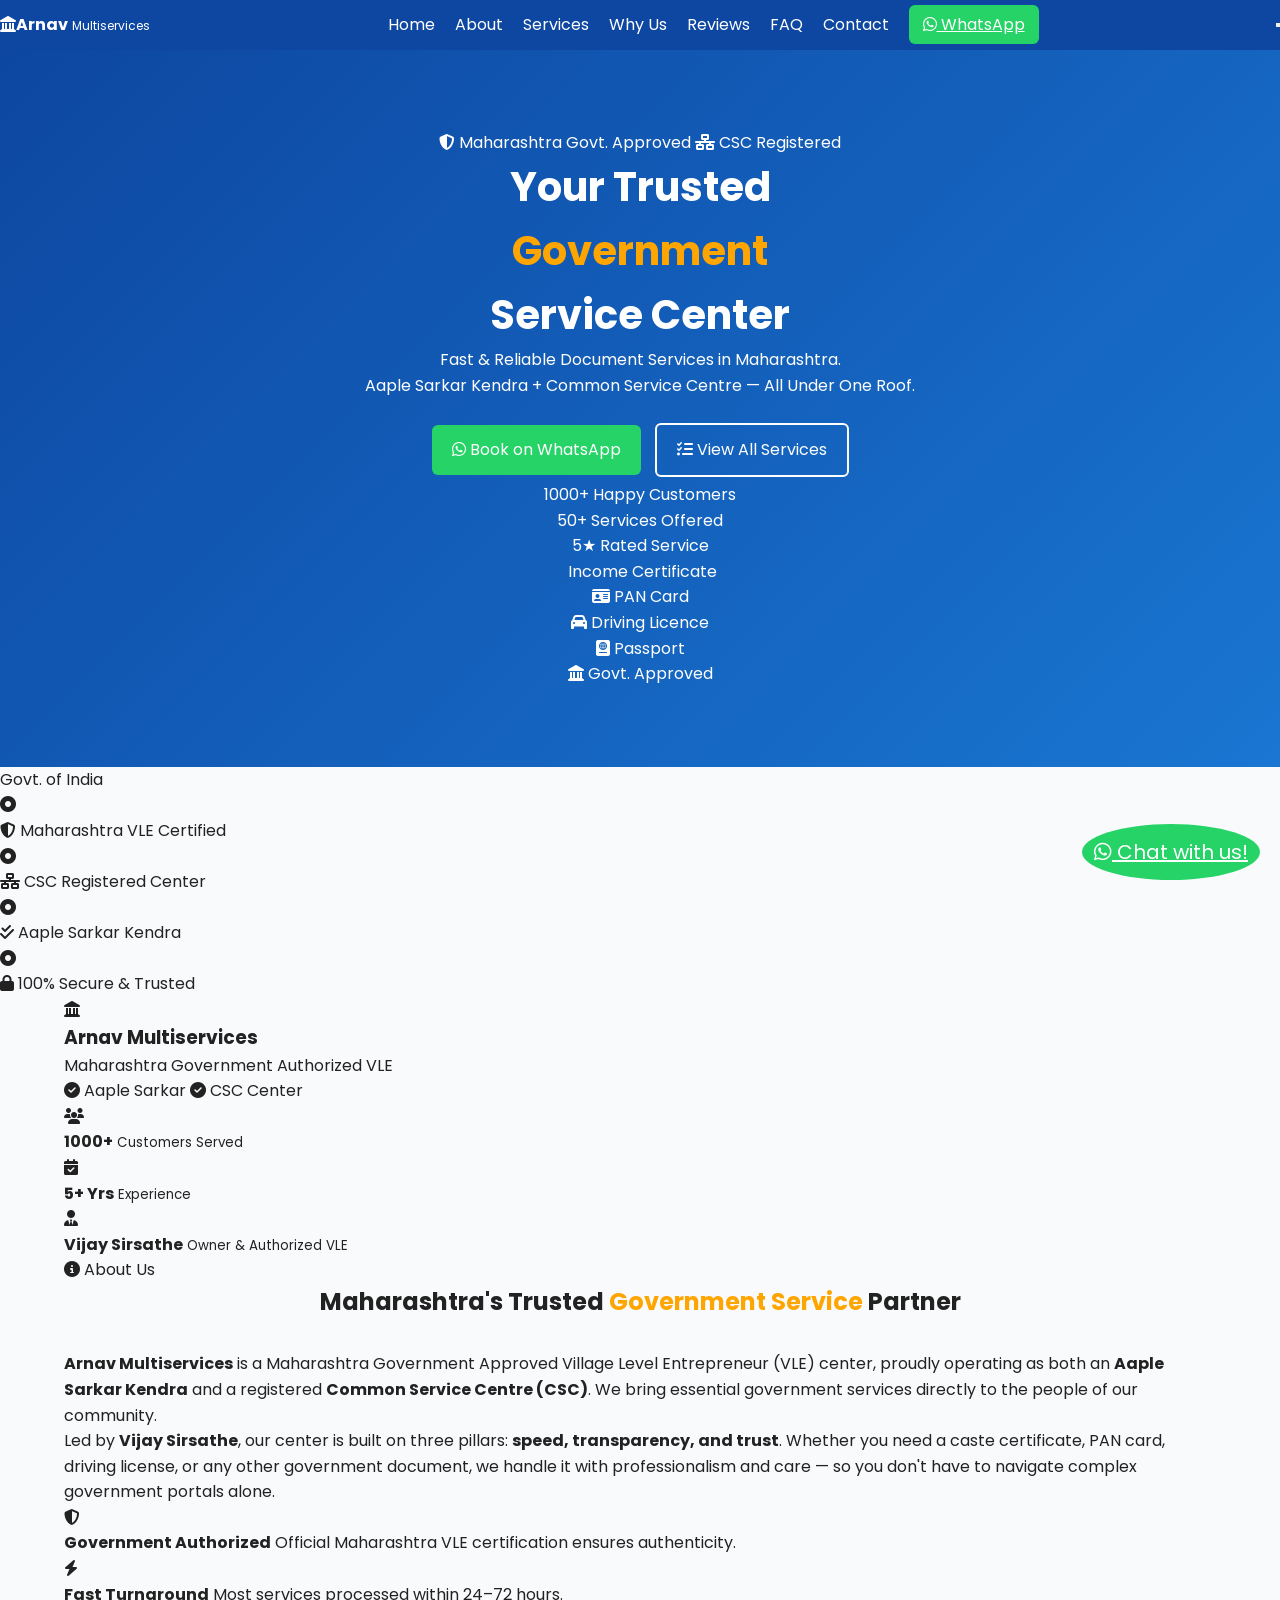
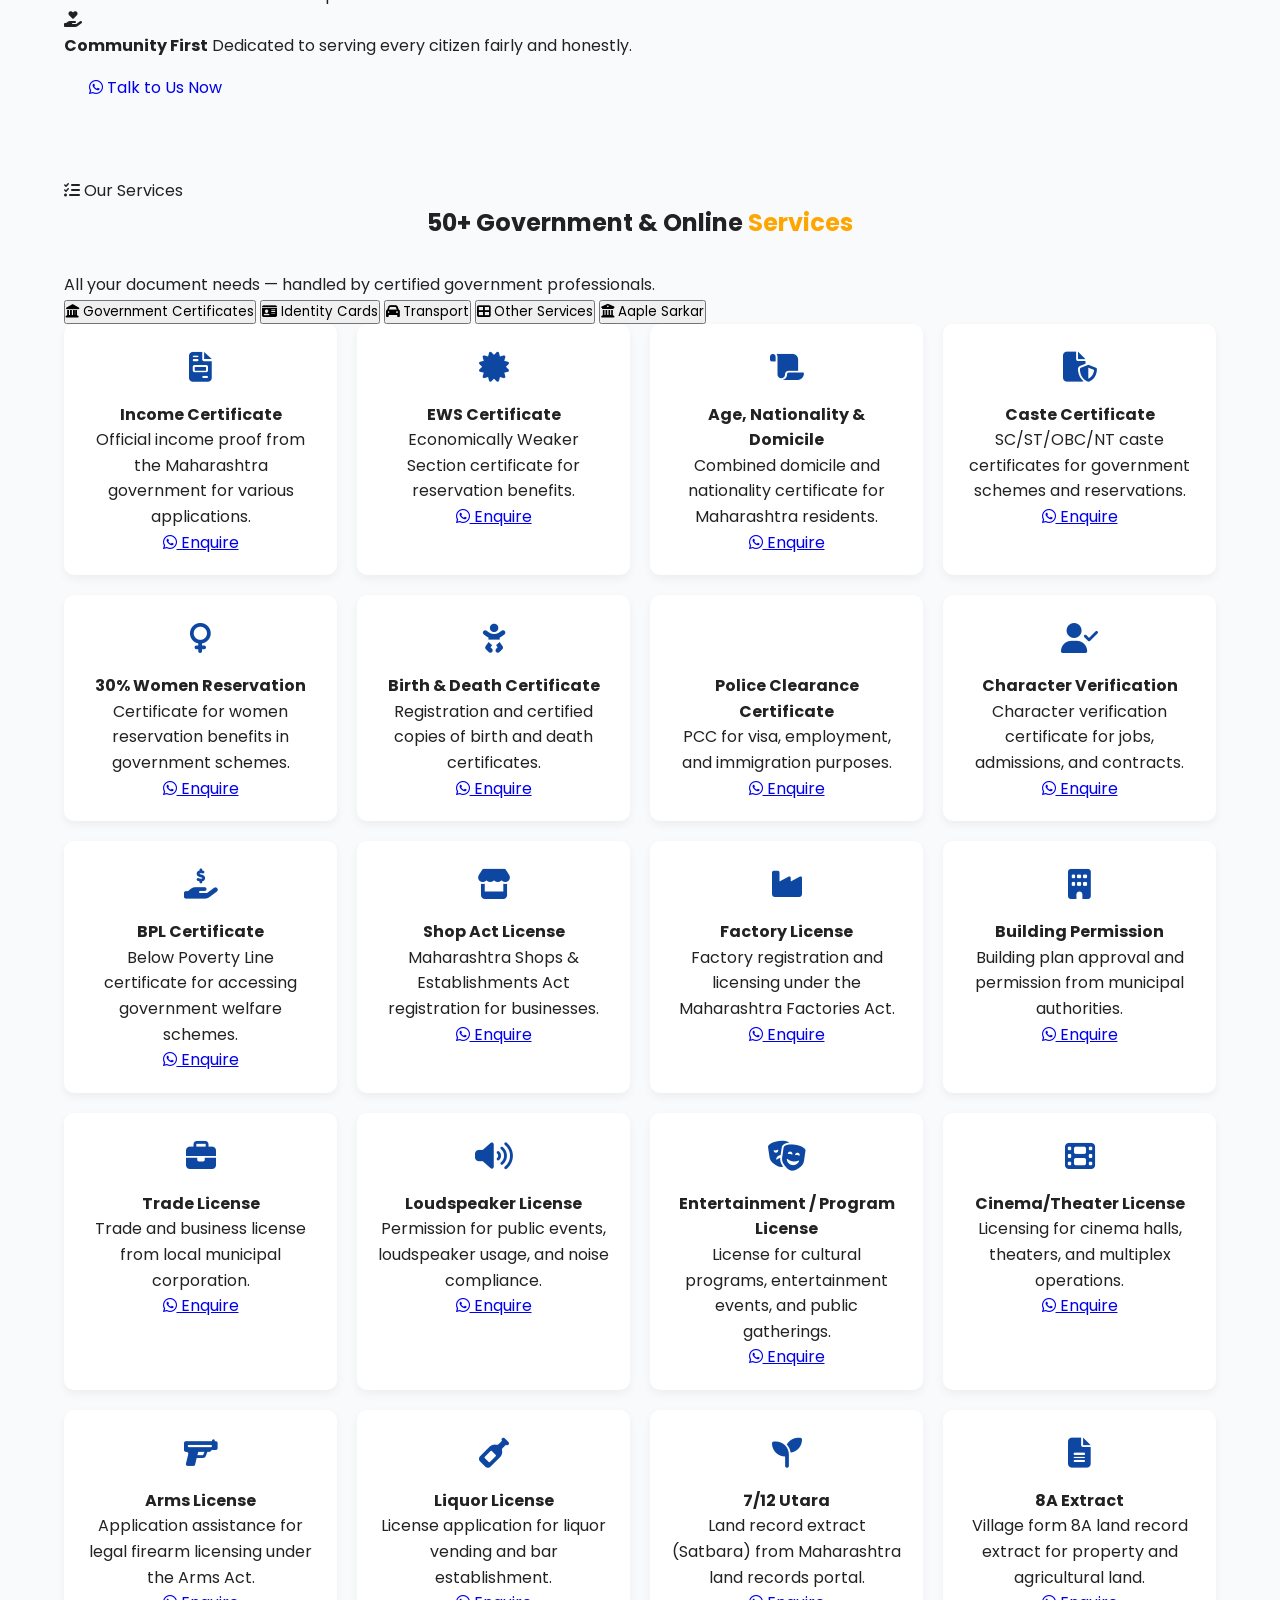
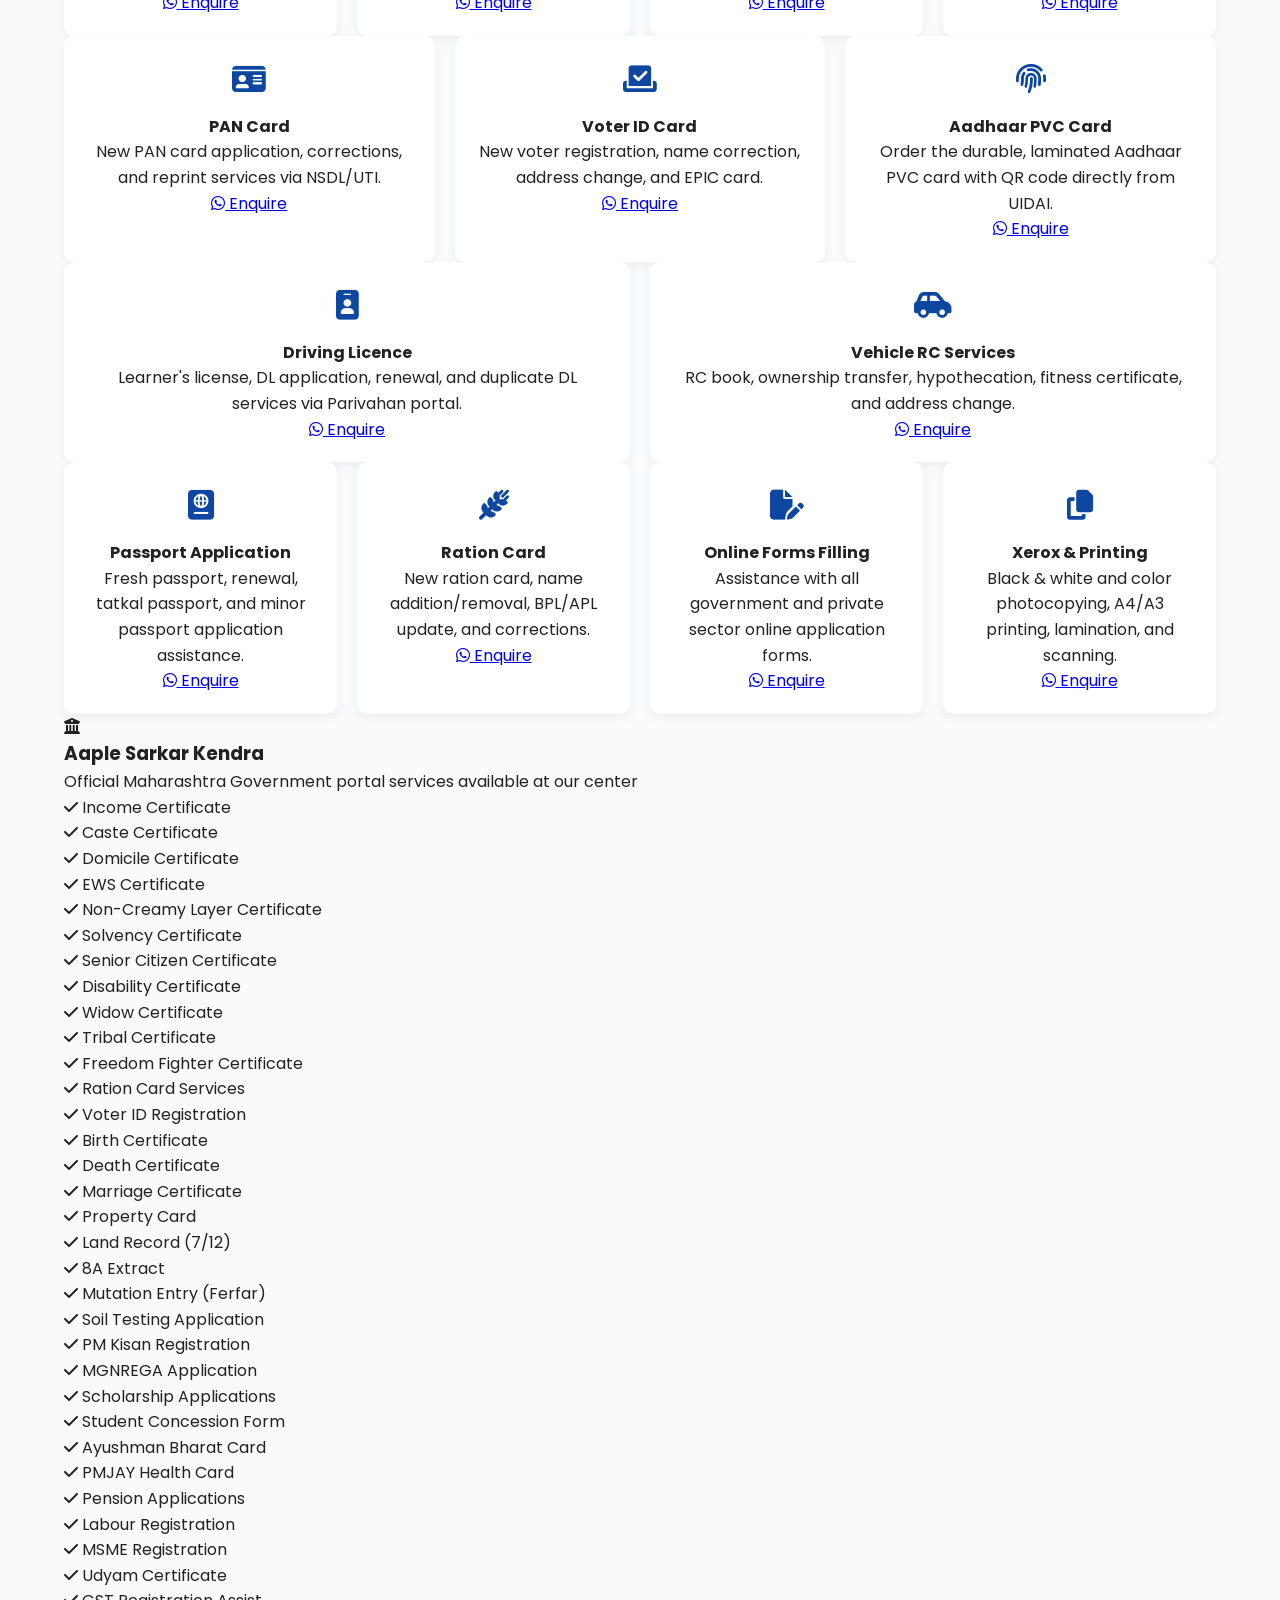
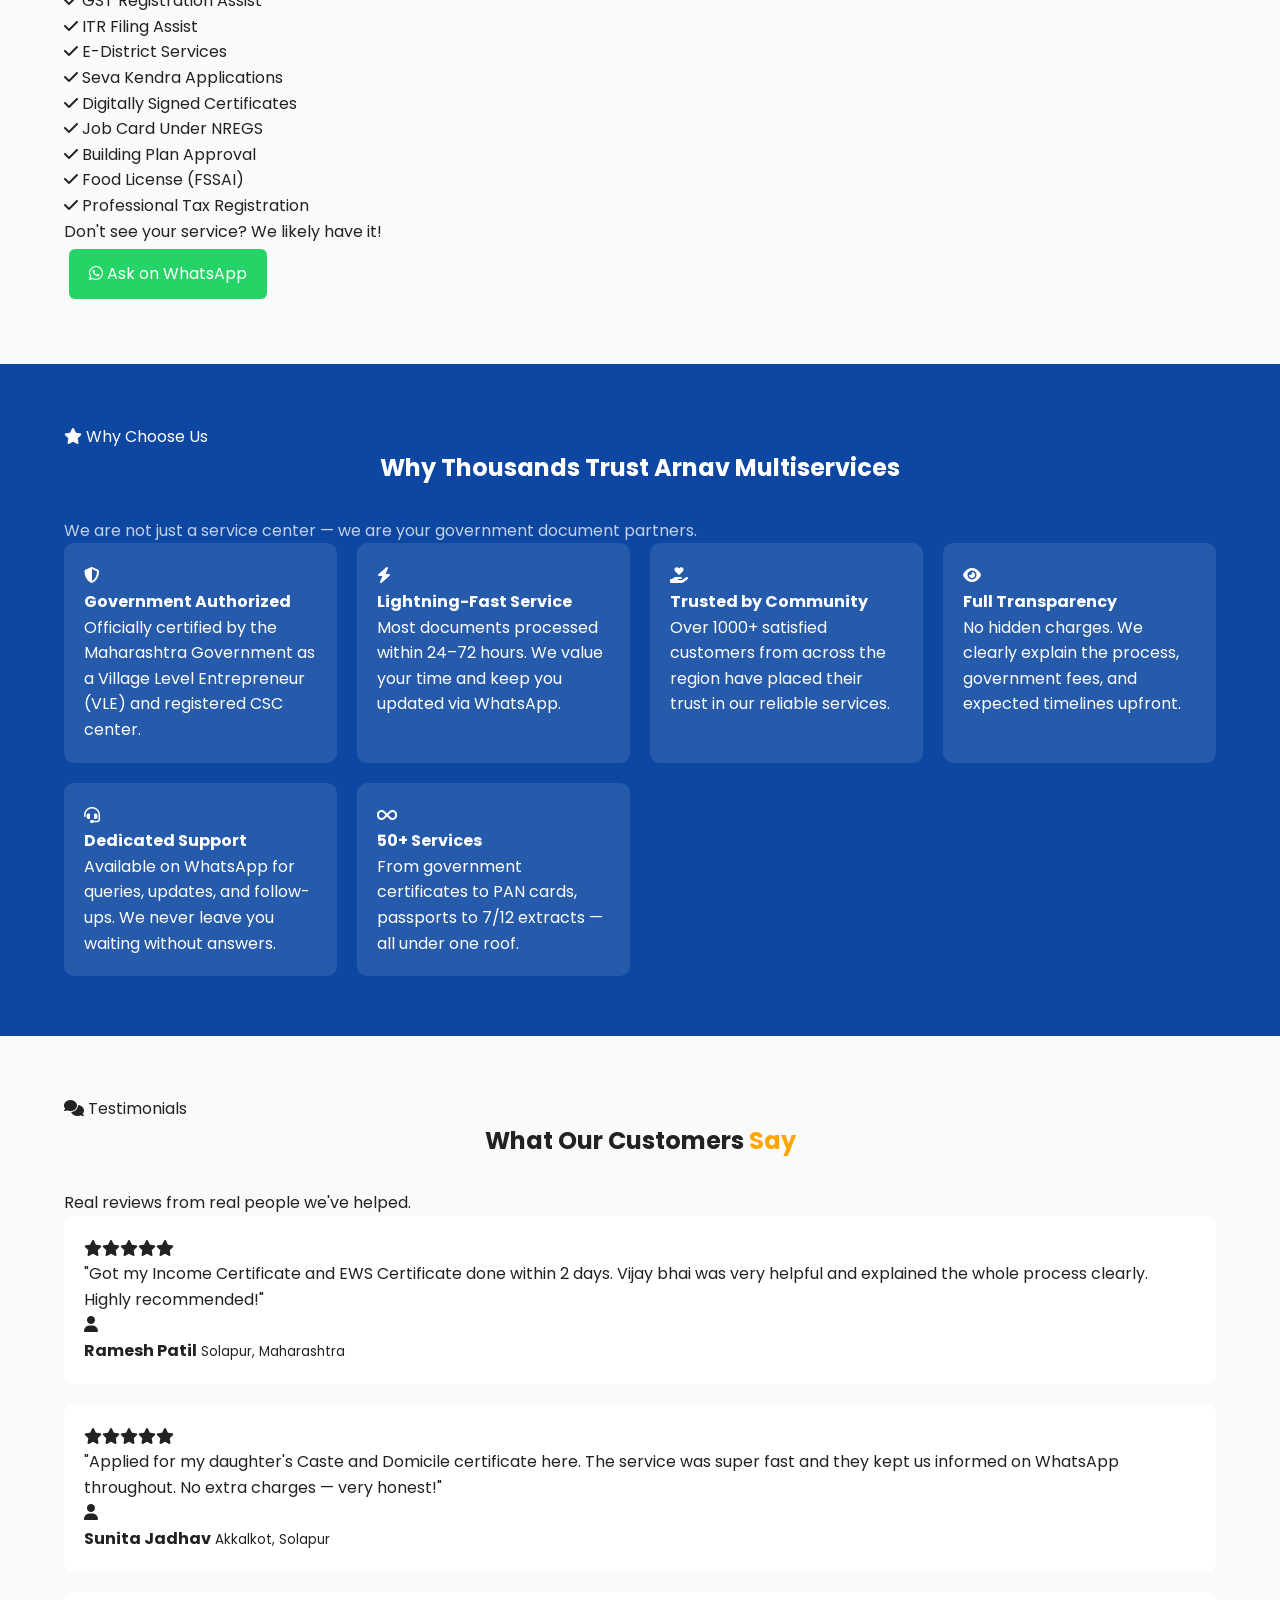
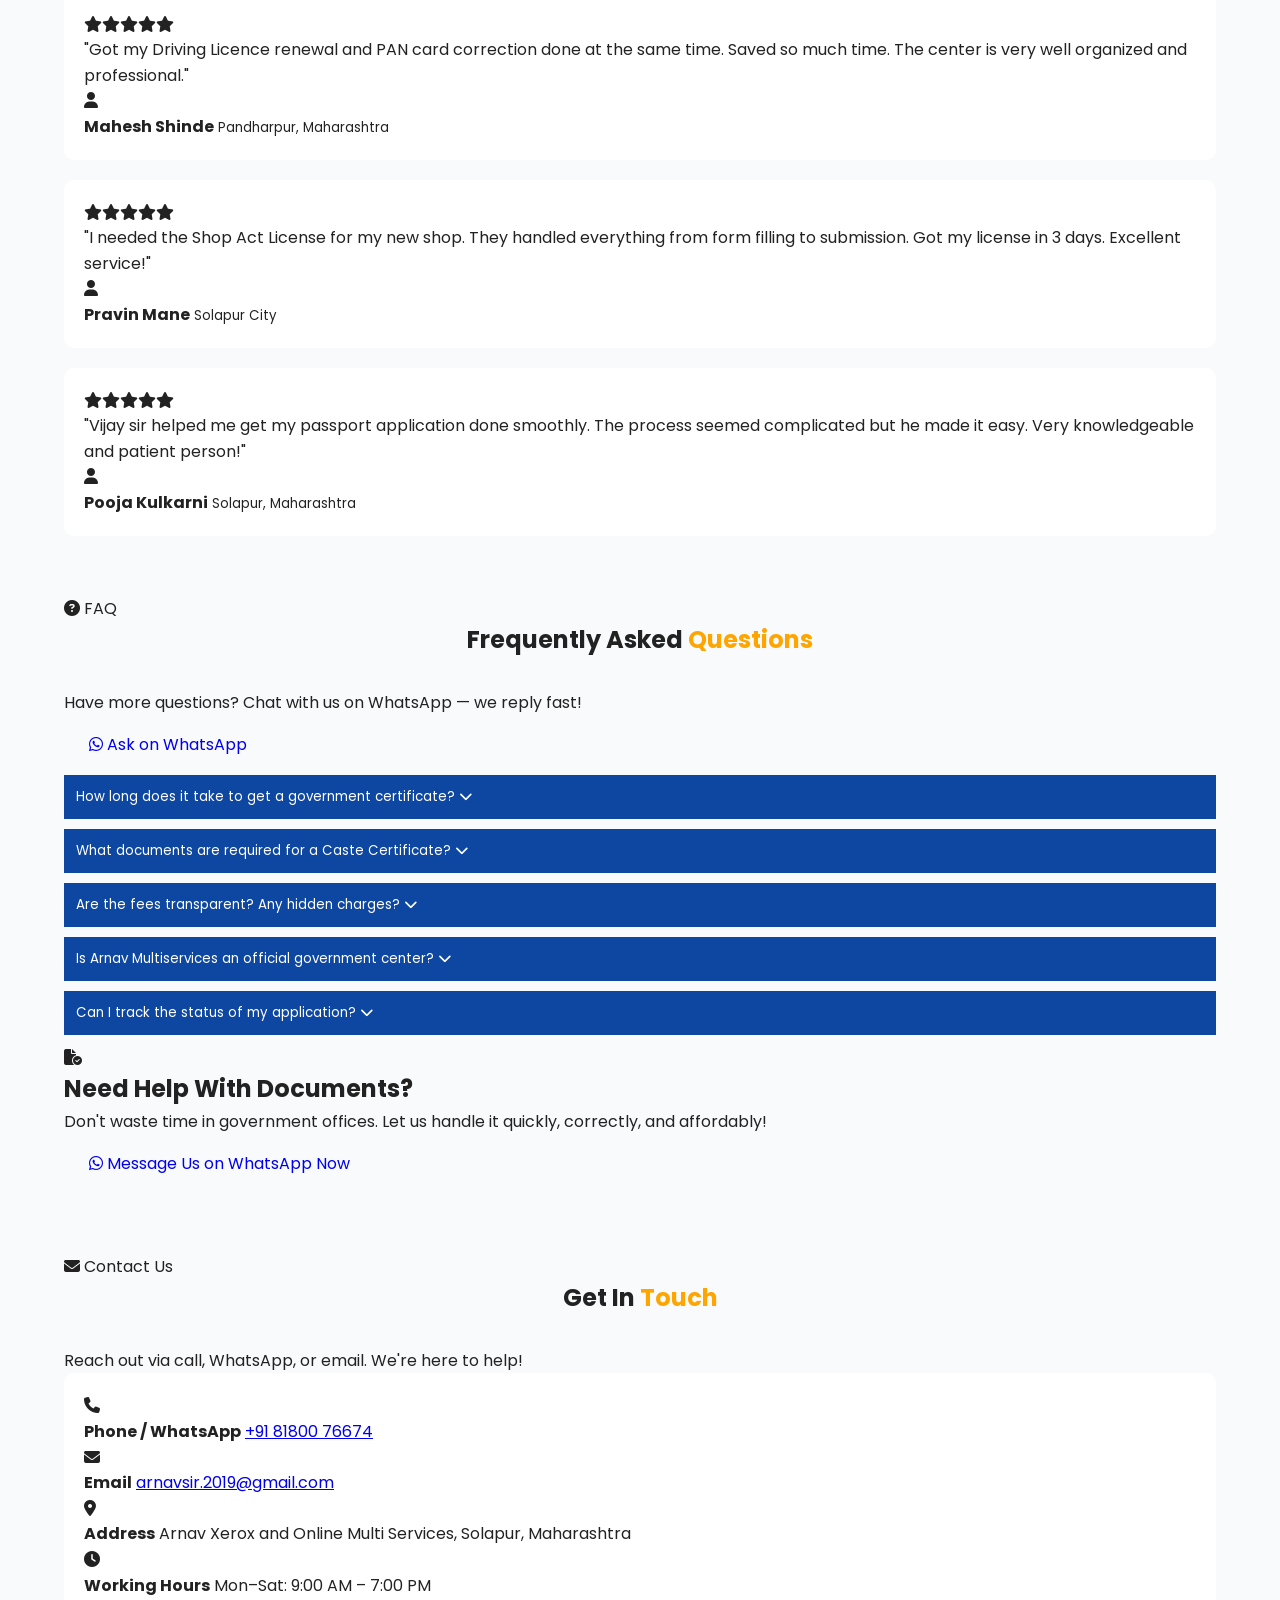
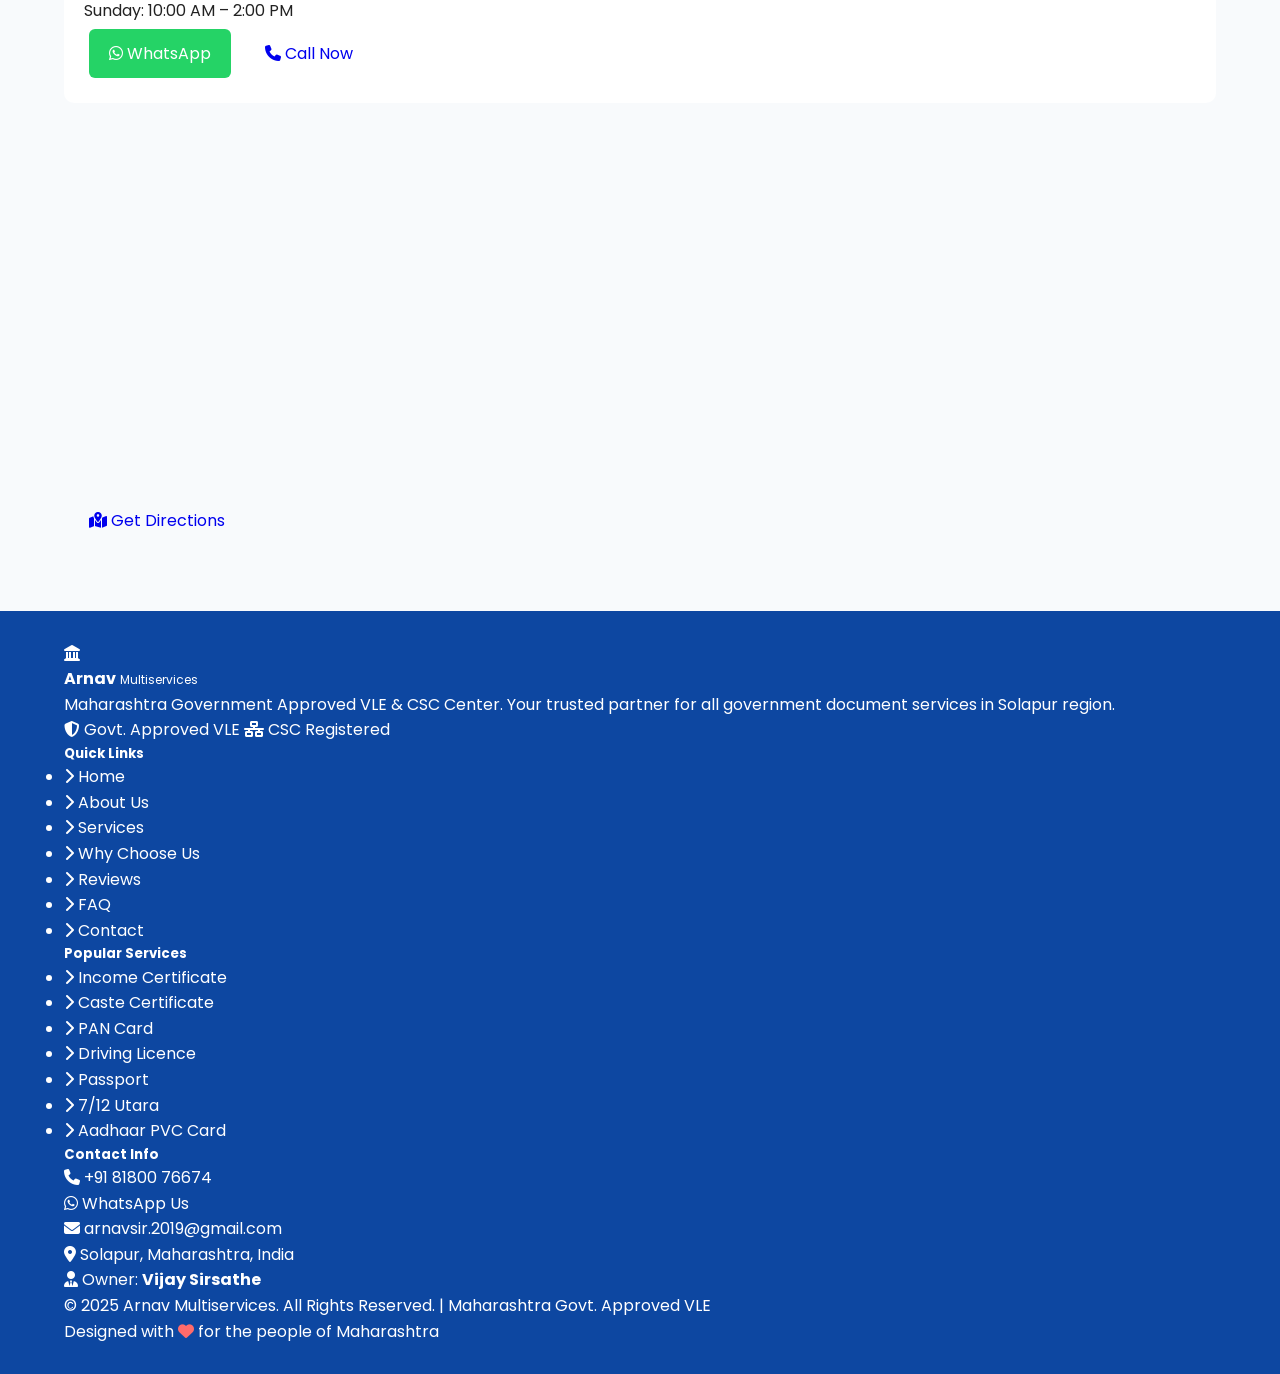
==== index.html @ 54e96541 "Add files via upload" ====
<!DOCTYPE html>
<html lang="en">
<head>
  <meta charset="UTF-8" />
  <meta name="viewport" content="width=device-width, initial-scale=1.0"/>
  <meta name="description" content="Arnav Multiservices - Maharashtra Government Approved VLE & Common Service Centre in Sholapur. Fast, reliable document services for all government certificates, PAN Card, Aadhaar, Driving License and more."/>
  <meta name="keywords" content="Arnav Multiservices, Aaple Sarkar, CSC, VLE, Maharashtra, government certificates, PAN card, Aadhaar, Sholapur"/>
  <title>Arnav Multiservices | Maharashtra Government Approved Service Center</title>

  <!-- Google Fonts -->
  <link rel="preconnect" href="https://fonts.googleapis.com"/>
  <link rel="preconnect" href="https://fonts.gstatic.com" crossorigin/>
  <link href="https://fonts.googleapis.com/css2?family=Poppins:wght@300;400;500;600;700;800;900&family=Playfair+Display:wght@700;800&display=swap" rel="stylesheet"/>

  <!-- Font Awesome -->
  <link rel="stylesheet" href="https://cdnjs.cloudflare.com/ajax/libs/font-awesome/6.5.0/css/all.min.css"/>

  <!-- Stylesheet -->
  <link rel="stylesheet" href="style.css"/>
</head>
<body>

  <!-- ===== FLOATING WHATSAPP BUTTON ===== -->
  <a href="https://wa.me/918180076674" class="float-whatsapp" target="_blank" rel="noopener" aria-label="WhatsApp Us">
    <i class="fab fa-whatsapp"></i>
    <span class="float-tooltip">Chat with us!</span>
  </a>

  <!-- ===== STICKY NAVBAR ===== -->
  <nav class="navbar" id="navbar">
    <div class="nav-container">
      <a href="#home" class="nav-logo">
        <div class="logo-icon"><i class="fas fa-landmark"></i></div>
        <div class="logo-text">
          <span class="logo-main">Arnav</span>
          <span class="logo-sub">Multiservices</span>
        </div>
      </a>

      <ul class="nav-menu" id="navMenu">
        <li><a href="#home" class="nav-link active">Home</a></li>
        <li><a href="#about" class="nav-link">About</a></li>
        <li><a href="#services" class="nav-link">Services</a></li>
        <li><a href="#why-us" class="nav-link">Why Us</a></li>
        <li><a href="#testimonials" class="nav-link">Reviews</a></li>
        <li><a href="#faq" class="nav-link">FAQ</a></li>
        <li><a href="#contact" class="nav-link">Contact</a></li>
        <li>
          <a href="https://wa.me/918180076674" class="nav-cta" target="_blank" rel="noopener">
            <i class="fab fa-whatsapp"></i> WhatsApp
          </a>
        </li>
      </ul>

      <button class="hamburger" id="hamburger" aria-label="Toggle Menu">
        <span></span><span></span><span></span>
      </button>
    </div>
  </nav>

  <!-- ===== HERO SECTION ===== -->
  <section class="hero" id="home">
    <div class="hero-bg-shapes">
      <div class="shape shape-1"></div>
      <div class="shape shape-2"></div>
      <div class="shape shape-3"></div>
    </div>
    <div class="hero-container">
      <div class="hero-badges">
        <span class="badge badge-gov"><i class="fas fa-shield-halved"></i> Maharashtra Govt. Approved</span>
        <span class="badge badge-csc"><i class="fas fa-network-wired"></i> CSC Registered</span>
      </div>
      <h1 class="hero-title">
        Your Trusted<br/>
        <span class="text-accent">Government</span><br/>
        Service Center
      </h1>
      <p class="hero-subtitle">
        Fast &amp; Reliable Document Services in Maharashtra.<br/>
        Aaple Sarkar Kendra + Common Service Centre — All Under One Roof.
      </p>
      <div class="hero-actions">
        <a href="https://wa.me/918180076674" class="btn btn-whatsapp" target="_blank" rel="noopener">
          <i class="fab fa-whatsapp"></i> Book on WhatsApp
        </a>
        <a href="#services" class="btn btn-outline">
          <i class="fas fa-list-check"></i> View All Services
        </a>
      </div>
      <div class="hero-stats">
        <div class="stat">
          <span class="stat-number">1000+</span>
          <span class="stat-label">Happy Customers</span>
        </div>
        <div class="stat-divider"></div>
        <div class="stat">
          <span class="stat-number">50+</span>
          <span class="stat-label">Services Offered</span>
        </div>
        <div class="stat-divider"></div>
        <div class="stat">
          <span class="stat-number">5★</span>
          <span class="stat-label">Rated Service</span>
        </div>
      </div>
    </div>
    <div class="hero-image-side">
      <div class="hero-card-float">
        <div class="hcard hcard-1">
          <i class="fas fa-file-certificate"></i>
          <span>Income Certificate</span>
        </div>
        <div class="hcard hcard-2">
          <i class="fas fa-id-card"></i>
          <span>PAN Card</span>
        </div>
        <div class="hcard hcard-3">
          <i class="fas fa-car"></i>
          <span>Driving Licence</span>
        </div>
        <div class="hcard hcard-4">
          <i class="fas fa-passport"></i>
          <span>Passport</span>
        </div>
        <div class="hero-center-badge">
          <i class="fas fa-landmark"></i>
          <span>Govt. Approved</span>
        </div>
      </div>
    </div>
  </section>

  <!-- ===== TRUST STRIP ===== -->
  <div class="trust-strip">
    <div class="trust-container">
      <div class="trust-item">
        <img src="https://upload.wikimedia.org/wikipedia/commons/thumb/5/55/Emblem_of_India.svg/800px-Emblem_of_India.svg.png" alt="Government of India" class="trust-logo" onerror="this.style.display='none'"/>
        <span>Govt. of India</span>
      </div>
      <div class="trust-separator"><i class="fas fa-circle-dot"></i></div>
      <div class="trust-item">
        <i class="fas fa-shield-halved trust-icon"></i>
        <span>Maharashtra VLE Certified</span>
      </div>
      <div class="trust-separator"><i class="fas fa-circle-dot"></i></div>
      <div class="trust-item">
        <i class="fas fa-network-wired trust-icon"></i>
        <span>CSC Registered Center</span>
      </div>
      <div class="trust-separator"><i class="fas fa-circle-dot"></i></div>
      <div class="trust-item">
        <i class="fas fa-check-double trust-icon"></i>
        <span>Aaple Sarkar Kendra</span>
      </div>
      <div class="trust-separator"><i class="fas fa-circle-dot"></i></div>
      <div class="trust-item">
        <i class="fas fa-lock trust-icon"></i>
        <span>100% Secure &amp; Trusted</span>
      </div>
    </div>
  </div>

  <!-- ===== ABOUT SECTION ===== -->
  <section class="about" id="about">
    <div class="container">
      <div class="about-grid">
        <div class="about-visual">
          <div class="about-card-main">
            <div class="about-icon-wrap">
              <i class="fas fa-landmark"></i>
            </div>
            <h3>Arnav Multiservices</h3>
            <p>Maharashtra Government Authorized VLE</p>
            <div class="about-badges-mini">
              <span><i class="fas fa-check-circle"></i> Aaple Sarkar</span>
              <span><i class="fas fa-check-circle"></i> CSC Center</span>
            </div>
          </div>
          <div class="about-stats-card">
            <div class="mini-stat">
              <i class="fas fa-users"></i>
              <div>
                <strong>1000+</strong>
                <small>Customers Served</small>
              </div>
            </div>
            <div class="mini-stat">
              <i class="fas fa-calendar-check"></i>
              <div>
                <strong>5+ Yrs</strong>
                <small>Experience</small>
              </div>
            </div>
          </div>
          <div class="about-owner-card">
            <div class="owner-avatar">
              <i class="fas fa-user-tie"></i>
            </div>
            <div>
              <strong>Vijay Sirsathe</strong>
              <small>Owner &amp; Authorized VLE</small>
            </div>
          </div>
        </div>
        <div class="about-content">
          <div class="section-tag"><i class="fas fa-info-circle"></i> About Us</div>
          <h2 class="section-title">Maharashtra's Trusted <span class="text-accent">Government Service</span> Partner</h2>
          <p class="about-desc">
            <strong>Arnav Multiservices</strong> is a Maharashtra Government Approved Village Level Entrepreneur (VLE) center, proudly operating as both an <strong>Aaple Sarkar Kendra</strong> and a registered <strong>Common Service Centre (CSC)</strong>. We bring essential government services directly to the people of our community.
          </p>
          <p class="about-desc">
            Led by <strong>Vijay Sirsathe</strong>, our center is built on three pillars: <strong>speed, transparency, and trust</strong>. Whether you need a caste certificate, PAN card, driving license, or any other government document, we handle it with professionalism and care — so you don't have to navigate complex government portals alone.
          </p>
          <div class="about-features">
            <div class="about-feature">
              <i class="fas fa-shield-halved"></i>
              <div>
                <strong>Government Authorized</strong>
                <span>Official Maharashtra VLE certification ensures authenticity.</span>
              </div>
            </div>
            <div class="about-feature">
              <i class="fas fa-bolt"></i>
              <div>
                <strong>Fast Turnaround</strong>
                <span>Most services processed within 24–72 hours.</span>
              </div>
            </div>
            <div class="about-feature">
              <i class="fas fa-hand-holding-heart"></i>
              <div>
                <strong>Community First</strong>
                <span>Dedicated to serving every citizen fairly and honestly.</span>
              </div>
            </div>
          </div>
          <a href="https://wa.me/918180076674" class="btn btn-primary" target="_blank" rel="noopener">
            <i class="fab fa-whatsapp"></i> Talk to Us Now
          </a>
        </div>
      </div>
    </div>
  </section>

  <!-- ===== SERVICES SECTION ===== -->
  <section class="services" id="services">
    <div class="container">
      <div class="section-header">
        <div class="section-tag"><i class="fas fa-list-check"></i> Our Services</div>
        <h2 class="section-title">50+ Government &amp; Online <span class="text-accent">Services</span></h2>
        <p class="section-desc">All your document needs — handled by certified government professionals.</p>
      </div>

      <!-- Service Category Tabs -->
      <div class="service-tabs">
        <button class="tab-btn active" data-tab="govt">
          <i class="fas fa-landmark"></i> Government Certificates
        </button>
        <button class="tab-btn" data-tab="identity">
          <i class="fas fa-id-card"></i> Identity Cards
        </button>
        <button class="tab-btn" data-tab="transport">
          <i class="fas fa-car"></i> Transport
        </button>
        <button class="tab-btn" data-tab="other">
          <i class="fas fa-th-large"></i> Other Services
        </button>
        <button class="tab-btn" data-tab="aaple">
          <i class="fas fa-building-columns"></i> Aaple Sarkar
        </button>
      </div>

      <!-- Government Certificates -->
      <div class="tab-content active" id="tab-govt">
        <div class="services-grid">
          <div class="service-card" data-aos="fade-up">
            <div class="service-icon"><i class="fas fa-file-invoice"></i></div>
            <h4>Income Certificate</h4>
            <p>Official income proof from the Maharashtra government for various applications.</p>
            <a href="https://wa.me/918180076674?text=I need Income Certificate" class="service-wa" target="_blank"><i class="fab fa-whatsapp"></i> Enquire</a>
          </div>
          <div class="service-card" data-aos="fade-up">
            <div class="service-icon"><i class="fas fa-certificate"></i></div>
            <h4>EWS Certificate</h4>
            <p>Economically Weaker Section certificate for reservation benefits.</p>
            <a href="https://wa.me/918180076674?text=I need EWS Certificate" class="service-wa" target="_blank"><i class="fab fa-whatsapp"></i> Enquire</a>
          </div>
          <div class="service-card" data-aos="fade-up">
            <div class="service-icon"><i class="fas fa-scroll"></i></div>
            <h4>Age, Nationality &amp; Domicile</h4>
            <p>Combined domicile and nationality certificate for Maharashtra residents.</p>
            <a href="https://wa.me/918180076674?text=I need Age/Nationality/Domicile Certificate" class="service-wa" target="_blank"><i class="fab fa-whatsapp"></i> Enquire</a>
          </div>
          <div class="service-card" data-aos="fade-up">
            <div class="service-icon"><i class="fas fa-file-shield"></i></div>
            <h4>Caste Certificate</h4>
            <p>SC/ST/OBC/NT caste certificates for government schemes and reservations.</p>
            <a href="https://wa.me/918180076674?text=I need Caste Certificate" class="service-wa" target="_blank"><i class="fab fa-whatsapp"></i> Enquire</a>
          </div>
          <div class="service-card" data-aos="fade-up">
            <div class="service-icon"><i class="fas fa-venus"></i></div>
            <h4>30% Women Reservation</h4>
            <p>Certificate for women reservation benefits in government schemes.</p>
            <a href="https://wa.me/918180076674?text=I need 30% Women Reservation Certificate" class="service-wa" target="_blank"><i class="fab fa-whatsapp"></i> Enquire</a>
          </div>
          <div class="service-card" data-aos="fade-up">
            <div class="service-icon"><i class="fas fa-baby"></i></div>
            <h4>Birth &amp; Death Certificate</h4>
            <p>Registration and certified copies of birth and death certificates.</p>
            <a href="https://wa.me/918180076674?text=I need Birth/Death Certificate" class="service-wa" target="_blank"><i class="fab fa-whatsapp"></i> Enquire</a>
          </div>
          <div class="service-card" data-aos="fade-up">
            <div class="service-icon"><i class="fas fa-user-police"></i></div>
            <h4>Police Clearance Certificate</h4>
            <p>PCC for visa, employment, and immigration purposes.</p>
            <a href="https://wa.me/918180076674?text=I need Police Clearance Certificate" class="service-wa" target="_blank"><i class="fab fa-whatsapp"></i> Enquire</a>
          </div>
          <div class="service-card" data-aos="fade-up">
            <div class="service-icon"><i class="fas fa-user-check"></i></div>
            <h4>Character Verification</h4>
            <p>Character verification certificate for jobs, admissions, and contracts.</p>
            <a href="https://wa.me/918180076674?text=I need Character Verification Certificate" class="service-wa" target="_blank"><i class="fab fa-whatsapp"></i> Enquire</a>
          </div>
          <div class="service-card" data-aos="fade-up">
            <div class="service-icon"><i class="fas fa-hand-holding-dollar"></i></div>
            <h4>BPL Certificate</h4>
            <p>Below Poverty Line certificate for accessing government welfare schemes.</p>
            <a href="https://wa.me/918180076674?text=I need BPL Certificate" class="service-wa" target="_blank"><i class="fab fa-whatsapp"></i> Enquire</a>
          </div>
          <div class="service-card" data-aos="fade-up">
            <div class="service-icon"><i class="fas fa-store"></i></div>
            <h4>Shop Act License</h4>
            <p>Maharashtra Shops &amp; Establishments Act registration for businesses.</p>
            <a href="https://wa.me/918180076674?text=I need Shop Act License" class="service-wa" target="_blank"><i class="fab fa-whatsapp"></i> Enquire</a>
          </div>
          <div class="service-card" data-aos="fade-up">
            <div class="service-icon"><i class="fas fa-industry"></i></div>
            <h4>Factory License</h4>
            <p>Factory registration and licensing under the Maharashtra Factories Act.</p>
            <a href="https://wa.me/918180076674?text=I need Factory License" class="service-wa" target="_blank"><i class="fab fa-whatsapp"></i> Enquire</a>
          </div>
          <div class="service-card" data-aos="fade-up">
            <div class="service-icon"><i class="fas fa-building"></i></div>
            <h4>Building Permission</h4>
            <p>Building plan approval and permission from municipal authorities.</p>
            <a href="https://wa.me/918180076674?text=I need Building Permission" class="service-wa" target="_blank"><i class="fab fa-whatsapp"></i> Enquire</a>
          </div>
          <div class="service-card" data-aos="fade-up">
            <div class="service-icon"><i class="fas fa-briefcase"></i></div>
            <h4>Trade License</h4>
            <p>Trade and business license from local municipal corporation.</p>
            <a href="https://wa.me/918180076674?text=I need Trade License" class="service-wa" target="_blank"><i class="fab fa-whatsapp"></i> Enquire</a>
          </div>
          <div class="service-card" data-aos="fade-up">
            <div class="service-icon"><i class="fas fa-volume-high"></i></div>
            <h4>Loudspeaker License</h4>
            <p>Permission for public events, loudspeaker usage, and noise compliance.</p>
            <a href="https://wa.me/918180076674?text=I need Loudspeaker License" class="service-wa" target="_blank"><i class="fab fa-whatsapp"></i> Enquire</a>
          </div>
          <div class="service-card" data-aos="fade-up">
            <div class="service-icon"><i class="fas fa-masks-theater"></i></div>
            <h4>Entertainment / Program License</h4>
            <p>License for cultural programs, entertainment events, and public gatherings.</p>
            <a href="https://wa.me/918180076674?text=I need Entertainment License" class="service-wa" target="_blank"><i class="fab fa-whatsapp"></i> Enquire</a>
          </div>
          <div class="service-card" data-aos="fade-up">
            <div class="service-icon"><i class="fas fa-film"></i></div>
            <h4>Cinema/Theater License</h4>
            <p>Licensing for cinema halls, theaters, and multiplex operations.</p>
            <a href="https://wa.me/918180076674?text=I need Cinema/Theater License" class="service-wa" target="_blank"><i class="fab fa-whatsapp"></i> Enquire</a>
          </div>
          <div class="service-card" data-aos="fade-up">
            <div class="service-icon"><i class="fas fa-gun"></i></div>
            <h4>Arms License</h4>
            <p>Application assistance for legal firearm licensing under the Arms Act.</p>
            <a href="https://wa.me/918180076674?text=I need Arms License" class="service-wa" target="_blank"><i class="fab fa-whatsapp"></i> Enquire</a>
          </div>
          <div class="service-card" data-aos="fade-up">
            <div class="service-icon"><i class="fas fa-wine-bottle"></i></div>
            <h4>Liquor License</h4>
            <p>License application for liquor vending and bar establishment.</p>
            <a href="https://wa.me/918180076674?text=I need Liquor License" class="service-wa" target="_blank"><i class="fab fa-whatsapp"></i> Enquire</a>
          </div>
          <div class="service-card" data-aos="fade-up">
            <div class="service-icon"><i class="fas fa-seedling"></i></div>
            <h4>7/12 Utara</h4>
            <p>Land record extract (Satbara) from Maharashtra land records portal.</p>
            <a href="https://wa.me/918180076674?text=I need 7/12 Utara" class="service-wa" target="_blank"><i class="fab fa-whatsapp"></i> Enquire</a>
          </div>
          <div class="service-card" data-aos="fade-up">
            <div class="service-icon"><i class="fas fa-file-alt"></i></div>
            <h4>8A Extract</h4>
            <p>Village form 8A land record extract for property and agricultural land.</p>
            <a href="https://wa.me/918180076674?text=I need 8A Extract" class="service-wa" target="_blank"><i class="fab fa-whatsapp"></i> Enquire</a>
          </div>
        </div>
      </div>

      <!-- Identity Cards -->
      <div class="tab-content" id="tab-identity">
        <div class="services-grid">
          <div class="service-card" data-aos="fade-up">
            <div class="service-icon"><i class="fas fa-id-card"></i></div>
            <h4>PAN Card</h4>
            <p>New PAN card application, corrections, and reprint services via NSDL/UTI.</p>
            <a href="https://wa.me/918180076674?text=I need PAN Card service" class="service-wa" target="_blank"><i class="fab fa-whatsapp"></i> Enquire</a>
          </div>
          <div class="service-card" data-aos="fade-up">
            <div class="service-icon"><i class="fas fa-vote-yea"></i></div>
            <h4>Voter ID Card</h4>
            <p>New voter registration, name correction, address change, and EPIC card.</p>
            <a href="https://wa.me/918180076674?text=I need Voter ID service" class="service-wa" target="_blank"><i class="fab fa-whatsapp"></i> Enquire</a>
          </div>
          <div class="service-card" data-aos="fade-up">
            <div class="service-icon"><i class="fas fa-fingerprint"></i></div>
            <h4>Aadhaar PVC Card</h4>
            <p>Order the durable, laminated Aadhaar PVC card with QR code directly from UIDAI.</p>
            <a href="https://wa.me/918180076674?text=I need Aadhaar PVC Card" class="service-wa" target="_blank"><i class="fab fa-whatsapp"></i> Enquire</a>
          </div>
        </div>
      </div>

      <!-- Transport -->
      <div class="tab-content" id="tab-transport">
        <div class="services-grid">
          <div class="service-card" data-aos="fade-up">
            <div class="service-icon"><i class="fas fa-id-badge"></i></div>
            <h4>Driving Licence</h4>
            <p>Learner's license, DL application, renewal, and duplicate DL services via Parivahan portal.</p>
            <a href="https://wa.me/918180076674?text=I need Driving Licence service" class="service-wa" target="_blank"><i class="fab fa-whatsapp"></i> Enquire</a>
          </div>
          <div class="service-card" data-aos="fade-up">
            <div class="service-icon"><i class="fas fa-car-side"></i></div>
            <h4>Vehicle RC Services</h4>
            <p>RC book, ownership transfer, hypothecation, fitness certificate, and address change.</p>
            <a href="https://wa.me/918180076674?text=I need Vehicle RC services" class="service-wa" target="_blank"><i class="fab fa-whatsapp"></i> Enquire</a>
          </div>
        </div>
      </div>

      <!-- Other Services -->
      <div class="tab-content" id="tab-other">
        <div class="services-grid">
          <div class="service-card" data-aos="fade-up">
            <div class="service-icon"><i class="fas fa-passport"></i></div>
            <h4>Passport Application</h4>
            <p>Fresh passport, renewal, tatkal passport, and minor passport application assistance.</p>
            <a href="https://wa.me/918180076674?text=I need Passport service" class="service-wa" target="_blank"><i class="fab fa-whatsapp"></i> Enquire</a>
          </div>
          <div class="service-card" data-aos="fade-up">
            <div class="service-icon"><i class="fas fa-wheat-awn"></i></div>
            <h4>Ration Card</h4>
            <p>New ration card, name addition/removal, BPL/APL update, and corrections.</p>
            <a href="https://wa.me/918180076674?text=I need Ration Card service" class="service-wa" target="_blank"><i class="fab fa-whatsapp"></i> Enquire</a>
          </div>
          <div class="service-card" data-aos="fade-up">
            <div class="service-icon"><i class="fas fa-file-pen"></i></div>
            <h4>Online Forms Filling</h4>
            <p>Assistance with all government and private sector online application forms.</p>
            <a href="https://wa.me/918180076674?text=I need Online Form Filling service" class="service-wa" target="_blank"><i class="fab fa-whatsapp"></i> Enquire</a>
          </div>
          <div class="service-card" data-aos="fade-up">
            <div class="service-icon"><i class="fas fa-copy"></i></div>
            <h4>Xerox &amp; Printing</h4>
            <p>Black &amp; white and color photocopying, A4/A3 printing, lamination, and scanning.</p>
            <a href="https://wa.me/918180076674?text=I need Xerox/Printing service" class="service-wa" target="_blank"><i class="fab fa-whatsapp"></i> Enquire</a>
          </div>
        </div>
      </div>

      <!-- Aaple Sarkar Services -->
      <div class="tab-content" id="tab-aaple">
        <div class="aaple-header">
          <i class="fas fa-building-columns"></i>
          <div>
            <h3>Aaple Sarkar Kendra</h3>
            <p>Official Maharashtra Government portal services available at our center</p>
          </div>
        </div>
        <div class="aaple-grid">
          <div class="aaple-item"><i class="fas fa-check"></i> Income Certificate</div>
          <div class="aaple-item"><i class="fas fa-check"></i> Caste Certificate</div>
          <div class="aaple-item"><i class="fas fa-check"></i> Domicile Certificate</div>
          <div class="aaple-item"><i class="fas fa-check"></i> EWS Certificate</div>
          <div class="aaple-item"><i class="fas fa-check"></i> Non-Creamy Layer Certificate</div>
          <div class="aaple-item"><i class="fas fa-check"></i> Solvency Certificate</div>
          <div class="aaple-item"><i class="fas fa-check"></i> Senior Citizen Certificate</div>
          <div class="aaple-item"><i class="fas fa-check"></i> Disability Certificate</div>
          <div class="aaple-item"><i class="fas fa-check"></i> Widow Certificate</div>
          <div class="aaple-item"><i class="fas fa-check"></i> Tribal Certificate</div>
          <div class="aaple-item"><i class="fas fa-check"></i> Freedom Fighter Certificate</div>
          <div class="aaple-item"><i class="fas fa-check"></i> Ration Card Services</div>
          <div class="aaple-item"><i class="fas fa-check"></i> Voter ID Registration</div>
          <div class="aaple-item"><i class="fas fa-check"></i> Birth Certificate</div>
          <div class="aaple-item"><i class="fas fa-check"></i> Death Certificate</div>
          <div class="aaple-item"><i class="fas fa-check"></i> Marriage Certificate</div>
          <div class="aaple-item"><i class="fas fa-check"></i> Property Card</div>
          <div class="aaple-item"><i class="fas fa-check"></i> Land Record (7/12)</div>
          <div class="aaple-item"><i class="fas fa-check"></i> 8A Extract</div>
          <div class="aaple-item"><i class="fas fa-check"></i> Mutation Entry (Ferfar)</div>
          <div class="aaple-item"><i class="fas fa-check"></i> Soil Testing Application</div>
          <div class="aaple-item"><i class="fas fa-check"></i> PM Kisan Registration</div>
          <div class="aaple-item"><i class="fas fa-check"></i> MGNREGA Application</div>
          <div class="aaple-item"><i class="fas fa-check"></i> Scholarship Applications</div>
          <div class="aaple-item"><i class="fas fa-check"></i> Student Concession Form</div>
          <div class="aaple-item"><i class="fas fa-check"></i> Ayushman Bharat Card</div>
          <div class="aaple-item"><i class="fas fa-check"></i> PMJAY Health Card</div>
          <div class="aaple-item"><i class="fas fa-check"></i> Pension Applications</div>
          <div class="aaple-item"><i class="fas fa-check"></i> Labour Registration</div>
          <div class="aaple-item"><i class="fas fa-check"></i> MSME Registration</div>
          <div class="aaple-item"><i class="fas fa-check"></i> Udyam Certificate</div>
          <div class="aaple-item"><i class="fas fa-check"></i> GST Registration Assist</div>
          <div class="aaple-item"><i class="fas fa-check"></i> ITR Filing Assist</div>
          <div class="aaple-item"><i class="fas fa-check"></i> E-District Services</div>
          <div class="aaple-item"><i class="fas fa-check"></i> Seva Kendra Applications</div>
          <div class="aaple-item"><i class="fas fa-check"></i> Digitally Signed Certificates</div>
          <div class="aaple-item"><i class="fas fa-check"></i> Job Card Under NREGS</div>
          <div class="aaple-item"><i class="fas fa-check"></i> Building Plan Approval</div>
          <div class="aaple-item"><i class="fas fa-check"></i> Food License (FSSAI)</div>
          <div class="aaple-item"><i class="fas fa-check"></i> Professional Tax Registration</div>
        </div>
        <div class="aaple-cta">
          <p>Don't see your service? We likely have it!</p>
          <a href="https://wa.me/918180076674?text=I need help with an Aaple Sarkar service" class="btn btn-whatsapp" target="_blank"><i class="fab fa-whatsapp"></i> Ask on WhatsApp</a>
        </div>
      </div>
    </div>
  </section>

  <!-- ===== WHY CHOOSE US ===== -->
  <section class="why-us" id="why-us">
    <div class="container">
      <div class="section-header">
        <div class="section-tag light"><i class="fas fa-star"></i> Why Choose Us</div>
        <h2 class="section-title" style="color:#fff">Why Thousands Trust <span class="text-orange">Arnav Multiservices</span></h2>
        <p class="section-desc" style="color:rgba(255,255,255,0.75)">We are not just a service center — we are your government document partners.</p>
      </div>
      <div class="why-grid">
        <div class="why-card">
          <div class="why-icon"><i class="fas fa-shield-halved"></i></div>
          <h4>Government Authorized</h4>
          <p>Officially certified by the Maharashtra Government as a Village Level Entrepreneur (VLE) and registered CSC center.</p>
        </div>
        <div class="why-card">
          <div class="why-icon"><i class="fas fa-bolt"></i></div>
          <h4>Lightning-Fast Service</h4>
          <p>Most documents processed within 24–72 hours. We value your time and keep you updated via WhatsApp.</p>
        </div>
        <div class="why-card">
          <div class="why-icon"><i class="fas fa-hand-holding-heart"></i></div>
          <h4>Trusted by Community</h4>
          <p>Over 1000+ satisfied customers from across the region have placed their trust in our reliable services.</p>
        </div>
        <div class="why-card">
          <div class="why-icon"><i class="fas fa-eye"></i></div>
          <h4>Full Transparency</h4>
          <p>No hidden charges. We clearly explain the process, government fees, and expected timelines upfront.</p>
        </div>
        <div class="why-card">
          <div class="why-icon"><i class="fas fa-headset"></i></div>
          <h4>Dedicated Support</h4>
          <p>Available on WhatsApp for queries, updates, and follow-ups. We never leave you waiting without answers.</p>
        </div>
        <div class="why-card">
          <div class="why-icon"><i class="fas fa-infinity"></i></div>
          <h4>50+ Services</h4>
          <p>From government certificates to PAN cards, passports to 7/12 extracts — all under one roof.</p>
        </div>
      </div>
    </div>
  </section>

  <!-- ===== TESTIMONIALS ===== -->
  <section class="testimonials" id="testimonials">
    <div class="container">
      <div class="section-header">
        <div class="section-tag"><i class="fas fa-comments"></i> Testimonials</div>
        <h2 class="section-title">What Our Customers <span class="text-accent">Say</span></h2>
        <p class="section-desc">Real reviews from real people we've helped.</p>
      </div>
      <div class="testimonials-grid">
        <div class="testi-card">
          <div class="testi-stars"><i class="fas fa-star"></i><i class="fas fa-star"></i><i class="fas fa-star"></i><i class="fas fa-star"></i><i class="fas fa-star"></i></div>
          <p>"Got my Income Certificate and EWS Certificate done within 2 days. Vijay bhai was very helpful and explained the whole process clearly. Highly recommended!"</p>
          <div class="testi-author">
            <div class="testi-avatar"><i class="fas fa-user"></i></div>
            <div>
              <strong>Ramesh Patil</strong>
              <small>Solapur, Maharashtra</small>
            </div>
          </div>
        </div>
        <div class="testi-card featured">
          <div class="testi-stars"><i class="fas fa-star"></i><i class="fas fa-star"></i><i class="fas fa-star"></i><i class="fas fa-star"></i><i class="fas fa-star"></i></div>
          <p>"Applied for my daughter's Caste and Domicile certificate here. The service was super fast and they kept us informed on WhatsApp throughout. No extra charges — very honest!"</p>
          <div class="testi-author">
            <div class="testi-avatar"><i class="fas fa-user"></i></div>
            <div>
              <strong>Sunita Jadhav</strong>
              <small>Akkalkot, Solapur</small>
            </div>
          </div>
        </div>
        <div class="testi-card">
          <div class="testi-stars"><i class="fas fa-star"></i><i class="fas fa-star"></i><i class="fas fa-star"></i><i class="fas fa-star"></i><i class="fas fa-star"></i></div>
          <p>"Got my Driving Licence renewal and PAN card correction done at the same time. Saved so much time. The center is very well organized and professional."</p>
          <div class="testi-author">
            <div class="testi-avatar"><i class="fas fa-user"></i></div>
            <div>
              <strong>Mahesh Shinde</strong>
              <small>Pandharpur, Maharashtra</small>
            </div>
          </div>
        </div>
        <div class="testi-card">
          <div class="testi-stars"><i class="fas fa-star"></i><i class="fas fa-star"></i><i class="fas fa-star"></i><i class="fas fa-star"></i><i class="fas fa-star"></i></div>
          <p>"I needed the Shop Act License for my new shop. They handled everything from form filling to submission. Got my license in 3 days. Excellent service!"</p>
          <div class="testi-author">
            <div class="testi-avatar"><i class="fas fa-user"></i></div>
            <div>
              <strong>Pravin Mane</strong>
              <small>Solapur City</small>
            </div>
          </div>
        </div>
        <div class="testi-card">
          <div class="testi-stars"><i class="fas fa-star"></i><i class="fas fa-star"></i><i class="fas fa-star"></i><i class="fas fa-star"></i><i class="fas fa-star"></i></div>
          <p>"Vijay sir helped me get my passport application done smoothly. The process seemed complicated but he made it easy. Very knowledgeable and patient person!"</p>
          <div class="testi-author">
            <div class="testi-avatar"><i class="fas fa-user"></i></div>
            <div>
              <strong>Pooja Kulkarni</strong>
              <small>Solapur, Maharashtra</small>
            </div>
          </div>
        </div>
      </div>
    </div>
  </section>

  <!-- ===== FAQ SECTION ===== -->
  <section class="faq" id="faq">
    <div class="container">
      <div class="faq-grid">
        <div class="faq-left">
          <div class="section-tag"><i class="fas fa-circle-question"></i> FAQ</div>
          <h2 class="section-title">Frequently Asked <span class="text-accent">Questions</span></h2>
          <p>Have more questions? Chat with us on WhatsApp — we reply fast!</p>
          <a href="https://wa.me/918180076674?text=I have a question about your services" class="btn btn-primary mt-2" target="_blank"><i class="fab fa-whatsapp"></i> Ask on WhatsApp</a>
        </div>
        <div class="faq-right">
          <div class="faq-item">
            <button class="faq-question">
              <span>How long does it take to get a government certificate?</span>
              <i class="fas fa-chevron-down"></i>
            </button>
            <div class="faq-answer">
              <p>Most government certificates like Income, Caste, Domicile, and EWS certificates are processed within 2–7 working days, depending on the government portal and verification process. We provide WhatsApp updates on your application status.</p>
            </div>
          </div>
          <div class="faq-item">
            <button class="faq-question">
              <span>What documents are required for a Caste Certificate?</span>
              <i class="fas fa-chevron-down"></i>
            </button>
            <div class="faq-answer">
              <p>Typically, you'll need: Aadhaar card, school leaving certificate, a caste certificate of a family member (father/grandfather), ration card, and recent passport-size photos. Requirements may vary. Contact us on WhatsApp and we'll provide the exact checklist.</p>
            </div>
          </div>
          <div class="faq-item">
            <button class="faq-question">
              <span>Are the fees transparent? Any hidden charges?</span>
              <i class="fas fa-chevron-down"></i>
            </button>
            <div class="faq-answer">
              <p>Absolutely. We clearly communicate the government fee and our service charge upfront before starting any work. There are zero hidden charges. What we quote is what you pay.</p>
            </div>
          </div>
          <div class="faq-item">
            <button class="faq-question">
              <span>Is Arnav Multiservices an official government center?</span>
              <i class="fas fa-chevron-down"></i>
            </button>
            <div class="faq-answer">
              <p>Yes! Arnav Multiservices is an officially authorized Maharashtra Government VLE (Village Level Entrepreneur) and a registered Common Service Centre (CSC). We are fully authorized to process government documents and applications.</p>
            </div>
          </div>
          <div class="faq-item">
            <button class="faq-question">
              <span>Can I track the status of my application?</span>
              <i class="fas fa-chevron-down"></i>
            </button>
            <div class="faq-answer">
              <p>Yes! Once we submit your application, we provide you with the application/acknowledgment number. You can track it yourself on the Aaple Sarkar portal, and we will also send you WhatsApp updates at every important stage.</p>
            </div>
          </div>
        </div>
      </div>
    </div>
  </section>

  <!-- ===== CTA BANNER ===== -->
  <section class="cta-banner">
    <div class="cta-shapes">
      <div class="cta-shape cta-shape-1"></div>
      <div class="cta-shape cta-shape-2"></div>
    </div>
    <div class="container cta-container">
      <div class="cta-content">
        <i class="fas fa-file-circle-check cta-icon"></i>
        <h2>Need Help With Documents?</h2>
        <p>Don't waste time in government offices. Let us handle it quickly, correctly, and affordably!</p>
        <a href="https://wa.me/918180076674?text=Hello! I need help with a government document." class="btn btn-whatsapp-big" target="_blank" rel="noopener">
          <i class="fab fa-whatsapp"></i> Message Us on WhatsApp Now
        </a>
      </div>
    </div>
  </section>

  <!-- ===== CONTACT SECTION ===== -->
  <section class="contact" id="contact">
    <div class="container">
      <div class="section-header">
        <div class="section-tag"><i class="fas fa-envelope"></i> Contact Us</div>
        <h2 class="section-title">Get In <span class="text-accent">Touch</span></h2>
        <p class="section-desc">Reach out via call, WhatsApp, or email. We're here to help!</p>
      </div>
      <div class="contact-grid">
        <div class="contact-info">
          <div class="contact-card">
            <div class="contact-item">
              <div class="contact-icon"><i class="fas fa-phone"></i></div>
              <div>
                <strong>Phone / WhatsApp</strong>
                <a href="tel:+918180076674">+91 81800 76674</a>
              </div>
            </div>
            <div class="contact-item">
              <div class="contact-icon"><i class="fas fa-envelope"></i></div>
              <div>
                <strong>Email</strong>
                <a href="mailto:arnavsir.2019@gmail.com">arnavsir.2019@gmail.com</a>
              </div>
            </div>
            <div class="contact-item">
              <div class="contact-icon"><i class="fas fa-location-dot"></i></div>
              <div>
                <strong>Address</strong>
                <span>Arnav Xerox and Online Multi Services, Solapur, Maharashtra</span>
              </div>
            </div>
            <div class="contact-item">
              <div class="contact-icon"><i class="fas fa-clock"></i></div>
              <div>
                <strong>Working Hours</strong>
                <span>Mon–Sat: 9:00 AM – 7:00 PM<br/>Sunday: 10:00 AM – 2:00 PM</span>
              </div>
            </div>
            <div class="contact-actions">
              <a href="https://wa.me/918180076674" class="btn btn-whatsapp" target="_blank" rel="noopener">
                <i class="fab fa-whatsapp"></i> WhatsApp
              </a>
              <a href="tel:+918180076674" class="btn btn-outline-dark">
                <i class="fas fa-phone"></i> Call Now
              </a>
            </div>
          </div>
        </div>
        <div class="contact-map">
          <div class="map-wrapper">
            <iframe
              src="https://www.google.com/maps/embed?pb=!1m18!1m12!1m3!1d120948.78649741!2d75.8573716!3d17.6805688!2m3!1f0!2f0!3f0!3m2!1i1024!2i768!4f13.1!3m3!1m2!1s0x3bc5db2c68acb28d%3A0x60b9c27cb3e33d72!2sSolapur%2C%20Maharashtra!5e0!3m2!1sen!2sin!4v1680000000000!5m2!1sen!2sin"
              width="100%"
              height="380"
              style="border:0;"
              allowfullscreen=""
              loading="lazy"
              referrerpolicy="no-referrer-when-downgrade"
              title="Arnav Multiservices Location"
            ></iframe>
          </div>
          <div class="map-btn-row">
            <a href="https://www.bing.com/maps?q=Arnav+Xerox+And+Online+Multi+Services+Solapur" target="_blank" class="btn btn-outline-dark">
              <i class="fas fa-map-location-dot"></i> Get Directions
            </a>
          </div>
        </div>
      </div>
    </div>
  </section>

  <!-- ===== FOOTER ===== -->
  <footer class="footer">
    <div class="footer-top">
      <div class="container footer-grid">
        <div class="footer-brand">
          <div class="footer-logo">
            <div class="logo-icon"><i class="fas fa-landmark"></i></div>
            <div class="logo-text">
              <span class="logo-main">Arnav</span>
              <span class="logo-sub">Multiservices</span>
            </div>
          </div>
          <p>Maharashtra Government Approved VLE &amp; CSC Center. Your trusted partner for all government document services in Solapur region.</p>
          <div class="footer-badges">
            <span><i class="fas fa-shield-halved"></i> Govt. Approved VLE</span>
            <span><i class="fas fa-network-wired"></i> CSC Registered</span>
          </div>
        </div>
        <div class="footer-links">
          <h5>Quick Links</h5>
          <ul>
            <li><a href="#home"><i class="fas fa-chevron-right"></i> Home</a></li>
            <li><a href="#about"><i class="fas fa-chevron-right"></i> About Us</a></li>
            <li><a href="#services"><i class="fas fa-chevron-right"></i> Services</a></li>
            <li><a href="#why-us"><i class="fas fa-chevron-right"></i> Why Choose Us</a></li>
            <li><a href="#testimonials"><i class="fas fa-chevron-right"></i> Reviews</a></li>
            <li><a href="#faq"><i class="fas fa-chevron-right"></i> FAQ</a></li>
            <li><a href="#contact"><i class="fas fa-chevron-right"></i> Contact</a></li>
          </ul>
        </div>
        <div class="footer-services-list">
          <h5>Popular Services</h5>
          <ul>
            <li><a href="https://wa.me/918180076674?text=Income Certificate"><i class="fas fa-chevron-right"></i> Income Certificate</a></li>
            <li><a href="https://wa.me/918180076674?text=Caste Certificate"><i class="fas fa-chevron-right"></i> Caste Certificate</a></li>
            <li><a href="https://wa.me/918180076674?text=PAN Card"><i class="fas fa-chevron-right"></i> PAN Card</a></li>
            <li><a href="https://wa.me/918180076674?text=Driving Licence"><i class="fas fa-chevron-right"></i> Driving Licence</a></li>
            <li><a href="https://wa.me/918180076674?text=Passport"><i class="fas fa-chevron-right"></i> Passport</a></li>
            <li><a href="https://wa.me/918180076674?text=7/12 Utara"><i class="fas fa-chevron-right"></i> 7/12 Utara</a></li>
            <li><a href="https://wa.me/918180076674?text=Aadhaar PVC Card"><i class="fas fa-chevron-right"></i> Aadhaar PVC Card</a></li>
          </ul>
        </div>
        <div class="footer-contact">
          <h5>Contact Info</h5>
          <div class="footer-contact-item">
            <i class="fas fa-phone"></i>
            <a href="tel:+918180076674">+91 81800 76674</a>
          </div>
          <div class="footer-contact-item">
            <i class="fab fa-whatsapp"></i>
            <a href="https://wa.me/918180076674" target="_blank">WhatsApp Us</a>
          </div>
          <div class="footer-contact-item">
            <i class="fas fa-envelope"></i>
            <a href="mailto:arnavsir.2019@gmail.com">arnavsir.2019@gmail.com</a>
          </div>
          <div class="footer-contact-item">
            <i class="fas fa-location-dot"></i>
            <span>Solapur, Maharashtra, India</span>
          </div>
          <div class="footer-owner">
            <i class="fas fa-user-tie"></i>
            <span>Owner: <strong>Vijay Sirsathe</strong></span>
          </div>
        </div>
      </div>
    </div>
    <div class="footer-bottom">
      <div class="container footer-bottom-inner">
        <p>&copy; 2025 Arnav Multiservices. All Rights Reserved. | Maharashtra Govt. Approved VLE</p>
        <p class="footer-credit">Designed with <i class="fas fa-heart" style="color:#ff6b6b"></i> for the people of Maharashtra</p>
      </div>
    </div>
  </footer>

  <!-- Script -->
  <script src="script.js"></script>
</body>
</html>
---- style.css ----
/* ===== RESET ===== */
* {
  margin: 0;
  padding: 0;
  box-sizing: border-box;
  font-family: 'Poppins', sans-serif;
}

body {
  background: #f8fafc;
  color: #222;
  line-height: 1.6;
}

/* ===== CONTAINER ===== */
.container {
  width: 90%;
  max-width: 1200px;
  margin: auto;
}

/* ===== NAVBAR ===== */
.navbar {
  position: sticky;
  top: 0;
  background: #0d47a1;
  padding: 12px 0;
  z-index: 1000;
}

.nav-container {
  display: flex;
  justify-content: space-between;
  align-items: center;
}

.nav-logo {
  display: flex;
  align-items: center;
  color: #fff;
  text-decoration: none;
}

.logo-main {
  font-weight: 700;
}

.logo-sub {
  font-size: 12px;
}

.nav-menu {
  display: flex;
  list-style: none;
  gap: 20px;
}

.nav-link {
  color: #fff;
  text-decoration: none;
  transition: 0.3s;
}

.nav-link:hover {
  color: orange;
}

.nav-cta {
  background: #25D366;
  padding: 8px 14px;
  border-radius: 6px;
  color: #fff;
}

/* ===== HERO ===== */
.hero {
  background: linear-gradient(135deg, #0d47a1, #1976d2);
  color: #fff;
  padding: 80px 20px;
  text-align: center;
}

.hero-title {
  font-size: 2.5rem;
  font-weight: 700;
}

.text-accent {
  color: orange;
}

.hero-actions {
  margin-top: 20px;
}

.btn {
  padding: 12px 20px;
  border-radius: 6px;
  text-decoration: none;
  margin: 5px;
  display: inline-block;
}

.btn-whatsapp {
  background: #25D366;
  color: #fff;
}

.btn-outline {
  border: 2px solid #fff;
  color: #fff;
}

/* ===== SERVICES ===== */
.services {
  padding: 60px 0;
}

.section-title {
  text-align: center;
  margin-bottom: 30px;
}

.services-grid {
  display: grid;
  grid-template-columns: repeat(auto-fit, minmax(220px, 1fr));
  gap: 20px;
}

.service-card {
  background: #fff;
  padding: 20px;
  border-radius: 10px;
  text-align: center;
  transition: 0.3s;
  box-shadow: 0 4px 10px rgba(0,0,0,0.05);
}

.service-card:hover {
  transform: translateY(-5px);
}

.service-icon {
  font-size: 30px;
  margin-bottom: 10px;
  color: #0d47a1;
}

/* ===== WHY US ===== */
.why-us {
  background: #0d47a1;
  color: #fff;
  padding: 60px 0;
}

.why-grid {
  display: grid;
  grid-template-columns: repeat(auto-fit, minmax(220px,1fr));
  gap: 20px;
}

.why-card {
  background: rgba(255,255,255,0.1);
  padding: 20px;
  border-radius: 10px;
}

/* ===== TESTIMONIALS ===== */
.testimonials {
  padding: 60px 0;
}

.testimonials-grid {
  display: grid;
  gap: 20px;
}

.testi-card {
  background: #fff;
  padding: 20px;
  border-radius: 10px;
}

/* ===== FAQ ===== */
.faq-item {
  margin-bottom: 10px;
}

.faq-question {
  width: 100%;
  padding: 12px;
  border: none;
  background: #0d47a1;
  color: #fff;
  cursor: pointer;
  text-align: left;
}

.faq-answer {
  display: none;
  padding: 10px;
  background: #f1f1f1;
}

/* ===== CONTACT ===== */
.contact {
  padding: 60px 0;
}

.contact-card {
  background: #fff;
  padding: 20px;
  border-radius: 10px;
}

/* ===== FOOTER ===== */
.footer {
  background: #0d47a1;
  color: #fff;
  padding: 30px 0;
}

.footer a {
  color: #fff;
  text-decoration: none;
}

/* ===== WHATSAPP FLOAT ===== */
.float-whatsapp {
  position: fixed;
  bottom: 20px;
  right: 20px;
  background: #25D366;
  color: #fff;
  padding: 12px;
  border-radius: 50%;
  font-size: 20px;
  z-index: 999;
}

/* ===== RESPONSIVE ===== */
@media(max-width:768px){
  .nav-menu {
    display: none;
    flex-direction: column;
    background: #0d47a1;
    position: absolute;
    top: 60px;
    right: 0;
    width: 200px;
    padding: 20px;
  }

  .nav-menu.active {
    display: flex;
  }
}
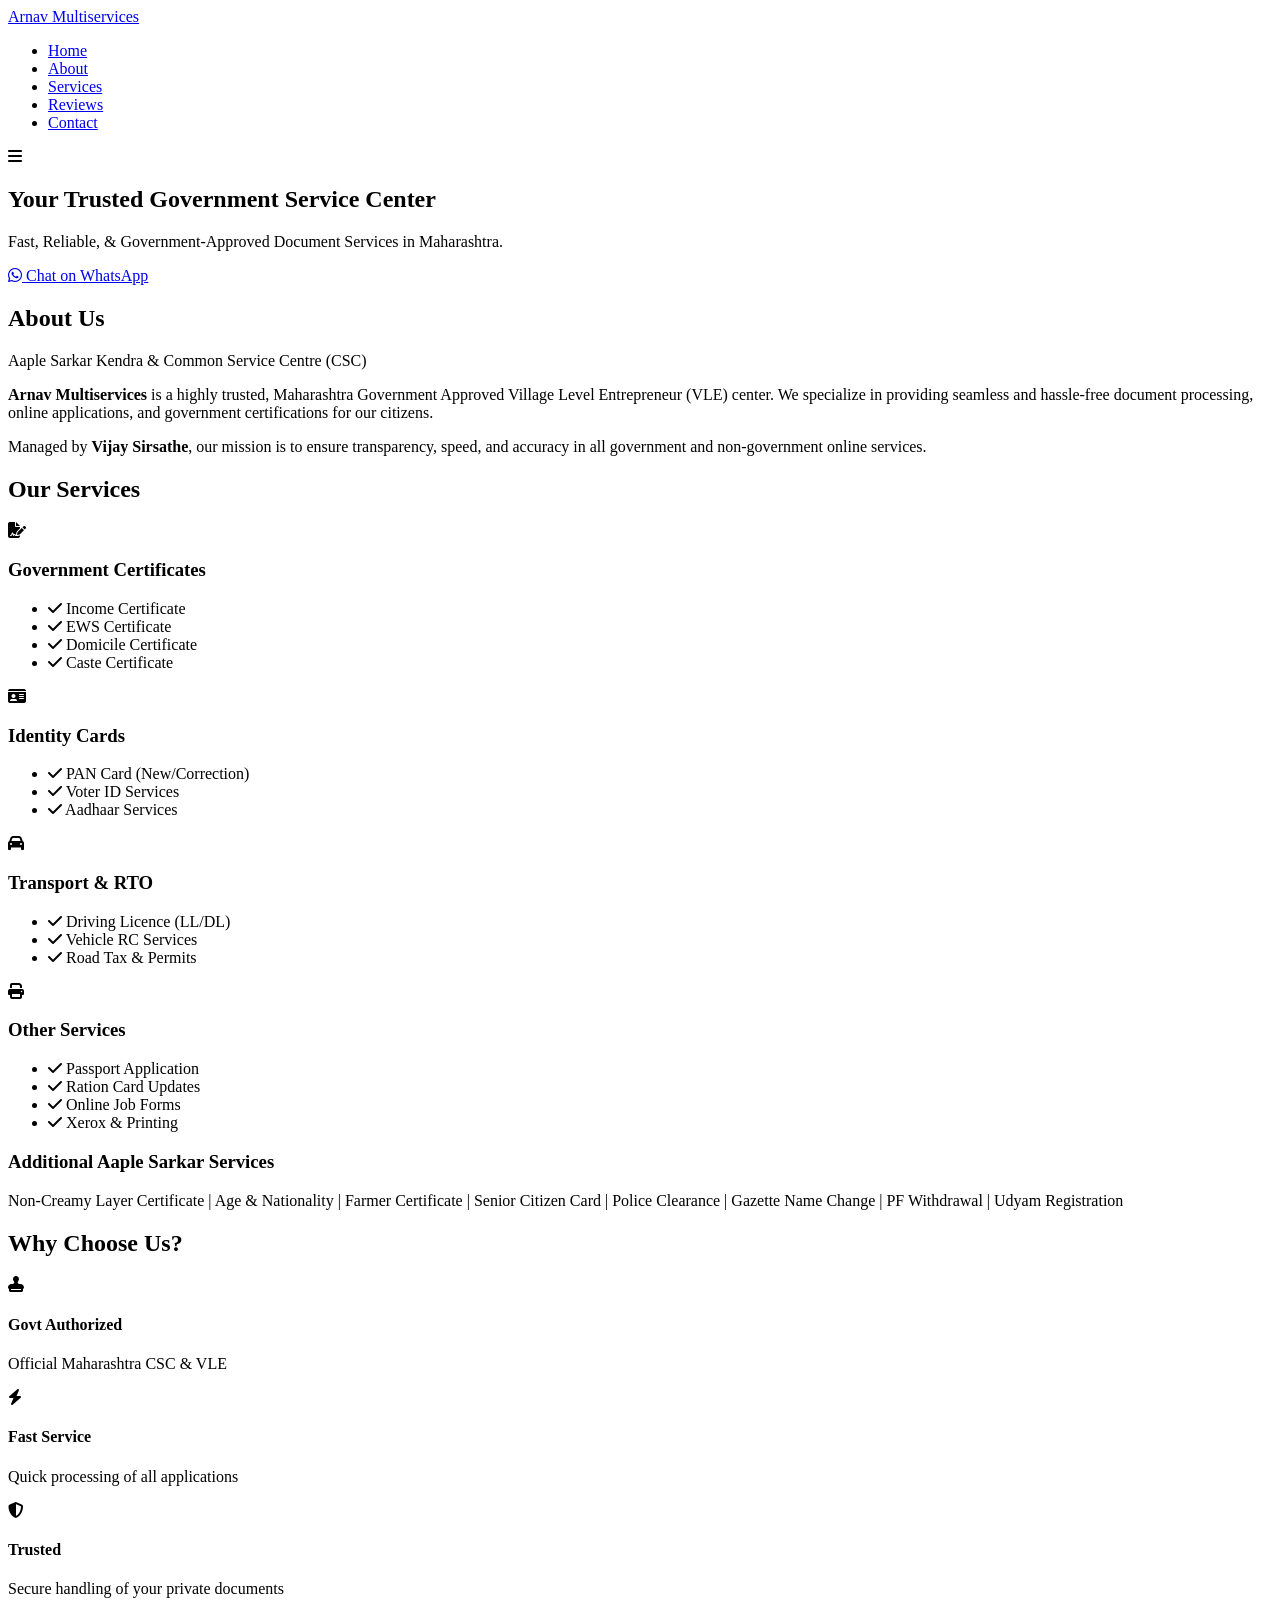
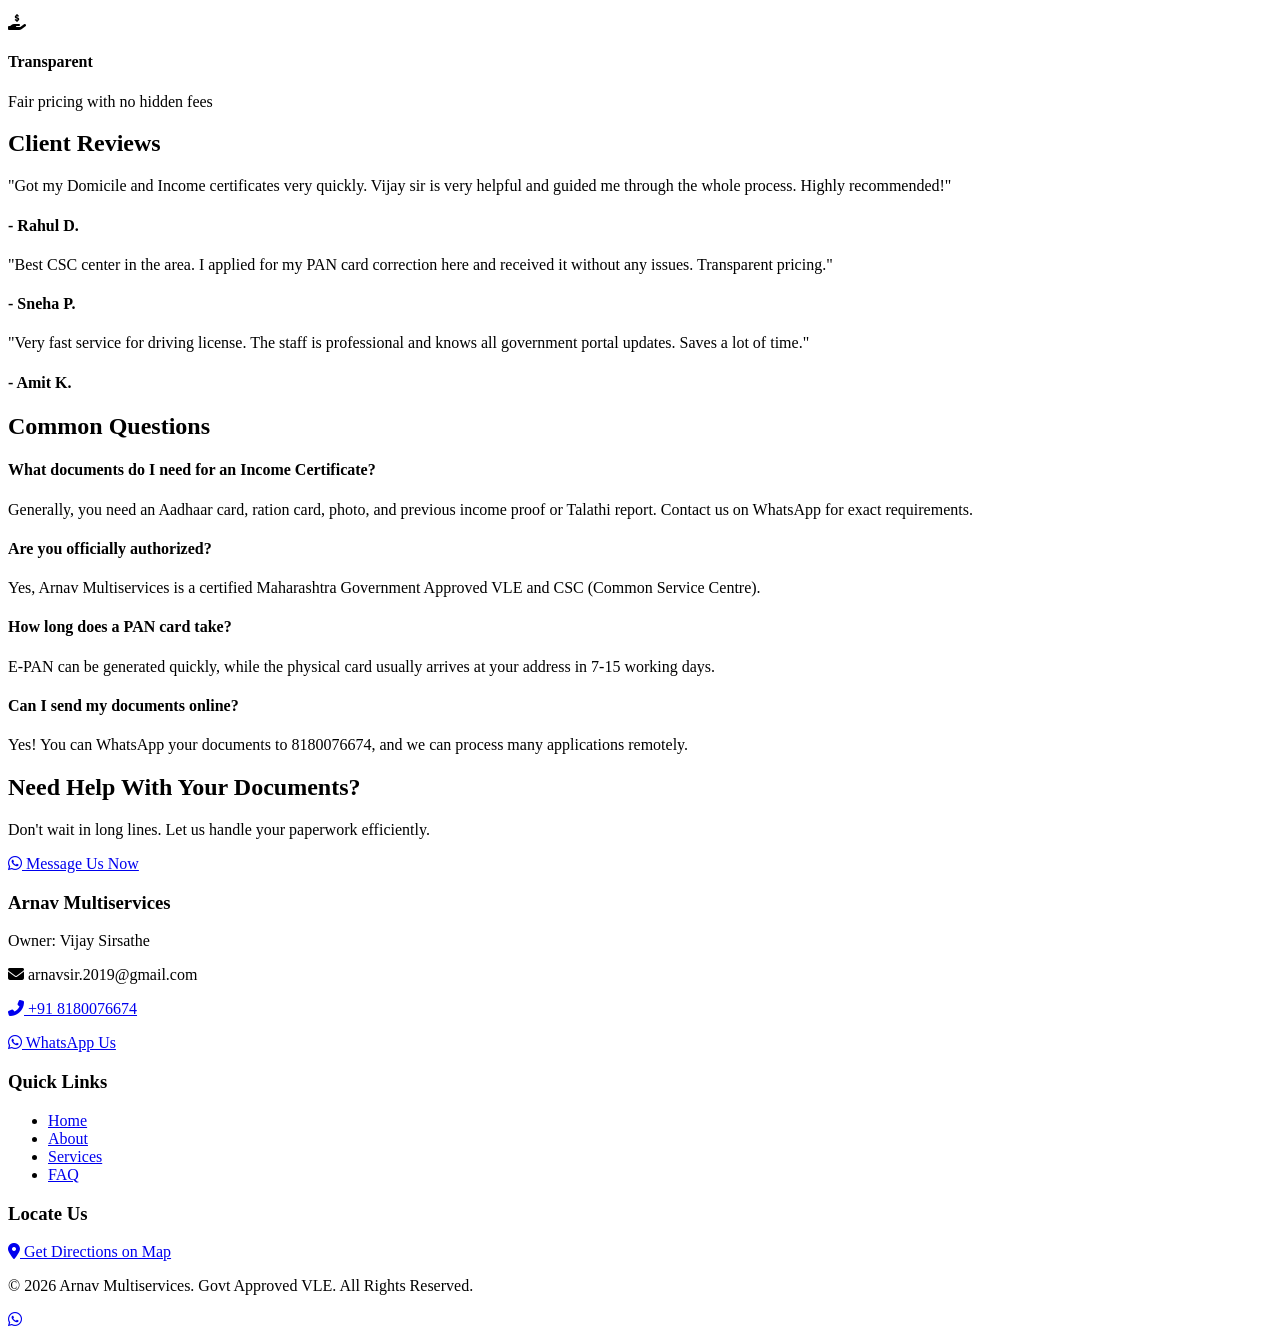
==== commit 7a96945b: "Rename index.html.html to index.html" ====
--- a/index.html
+++ b/index.html
@@ -1,870 +1,225 @@
-<!DOCTYPE html>
-<html lang="en">
-<head>
-  <meta charset="UTF-8" />
-  <meta name="viewport" content="width=device-width, initial-scale=1.0"/>
-  <meta name="description" content="Arnav Multiservices - Maharashtra Government Approved VLE & Common Service Centre in Sholapur. Fast, reliable document services for all government certificates, PAN Card, Aadhaar, Driving License and more."/>
-  <meta name="keywords" content="Arnav Multiservices, Aaple Sarkar, CSC, VLE, Maharashtra, government certificates, PAN card, Aadhaar, Sholapur"/>
-  <title>Arnav Multiservices | Maharashtra Government Approved Service Center</title>
-
-  <!-- Google Fonts -->
-  <link rel="preconnect" href="https://fonts.googleapis.com"/>
-  <link rel="preconnect" href="https://fonts.gstatic.com" crossorigin/>
-  <link href="https://fonts.googleapis.com/css2?family=Poppins:wght@300;400;500;600;700;800;900&family=Playfair+Display:wght@700;800&display=swap" rel="stylesheet"/>
-
-  <!-- Font Awesome -->
-  <link rel="stylesheet" href="https://cdnjs.cloudflare.com/ajax/libs/font-awesome/6.5.0/css/all.min.css"/>
-
-  <!-- Stylesheet -->
-  <link rel="stylesheet" href="style.css"/>
-</head>
-<body>
-
-  <!-- ===== FLOATING WHATSAPP BUTTON ===== -->
-  <a href="https://wa.me/918180076674" class="float-whatsapp" target="_blank" rel="noopener" aria-label="WhatsApp Us">
-    <i class="fab fa-whatsapp"></i>
-    <span class="float-tooltip">Chat with us!</span>
-  </a>
-
-  <!-- ===== STICKY NAVBAR ===== -->
-  <nav class="navbar" id="navbar">
-    <div class="nav-container">
-      <a href="#home" class="nav-logo">
-        <div class="logo-icon"><i class="fas fa-landmark"></i></div>
-        <div class="logo-text">
-          <span class="logo-main">Arnav</span>
-          <span class="logo-sub">Multiservices</span>
-        </div>
-      </a>
-
-      <ul class="nav-menu" id="navMenu">
-        <li><a href="#home" class="nav-link active">Home</a></li>
-        <li><a href="#about" class="nav-link">About</a></li>
-        <li><a href="#services" class="nav-link">Services</a></li>
-        <li><a href="#why-us" class="nav-link">Why Us</a></li>
-        <li><a href="#testimonials" class="nav-link">Reviews</a></li>
-        <li><a href="#faq" class="nav-link">FAQ</a></li>
-        <li><a href="#contact" class="nav-link">Contact</a></li>
-        <li>
-          <a href="https://wa.me/918180076674" class="nav-cta" target="_blank" rel="noopener">
-            <i class="fab fa-whatsapp"></i> WhatsApp
-          </a>
-        </li>
-      </ul>
-
-      <button class="hamburger" id="hamburger" aria-label="Toggle Menu">
-        <span></span><span></span><span></span>
-      </button>
-    </div>
-  </nav>
-
-  <!-- ===== HERO SECTION ===== -->
-  <section class="hero" id="home">
-    <div class="hero-bg-shapes">
-      <div class="shape shape-1"></div>
-      <div class="shape shape-2"></div>
-      <div class="shape shape-3"></div>
-    </div>
-    <div class="hero-container">
-      <div class="hero-badges">
-        <span class="badge badge-gov"><i class="fas fa-shield-halved"></i> Maharashtra Govt. Approved</span>
-        <span class="badge badge-csc"><i class="fas fa-network-wired"></i> CSC Registered</span>
-      </div>
-      <h1 class="hero-title">
-        Your Trusted<br/>
-        <span class="text-accent">Government</span><br/>
-        Service Center
-      </h1>
-      <p class="hero-subtitle">
-        Fast &amp; Reliable Document Services in Maharashtra.<br/>
-        Aaple Sarkar Kendra + Common Service Centre — All Under One Roof.
-      </p>
-      <div class="hero-actions">
-        <a href="https://wa.me/918180076674" class="btn btn-whatsapp" target="_blank" rel="noopener">
-          <i class="fab fa-whatsapp"></i> Book on WhatsApp
-        </a>
-        <a href="#services" class="btn btn-outline">
-          <i class="fas fa-list-check"></i> View All Services
-        </a>
-      </div>
-      <div class="hero-stats">
-        <div class="stat">
-          <span class="stat-number">1000+</span>
-          <span class="stat-label">Happy Customers</span>
-        </div>
-        <div class="stat-divider"></div>
-        <div class="stat">
-          <span class="stat-number">50+</span>
-          <span class="stat-label">Services Offered</span>
-        </div>
-        <div class="stat-divider"></div>
-        <div class="stat">
-          <span class="stat-number">5★</span>
-          <span class="stat-label">Rated Service</span>
-        </div>
-      </div>
-    </div>
-    <div class="hero-image-side">
-      <div class="hero-card-float">
-        <div class="hcard hcard-1">
-          <i class="fas fa-file-certificate"></i>
-          <span>Income Certificate</span>
-        </div>
-        <div class="hcard hcard-2">
-          <i class="fas fa-id-card"></i>
-          <span>PAN Card</span>
-        </div>
-        <div class="hcard hcard-3">
-          <i class="fas fa-car"></i>
-          <span>Driving Licence</span>
-        </div>
-        <div class="hcard hcard-4">
-          <i class="fas fa-passport"></i>
-          <span>Passport</span>
-        </div>
-        <div class="hero-center-badge">
-          <i class="fas fa-landmark"></i>
-          <span>Govt. Approved</span>
-        </div>
-      </div>
-    </div>
-  </section>
-
-  <!-- ===== TRUST STRIP ===== -->
-  <div class="trust-strip">
-    <div class="trust-container">
-      <div class="trust-item">
-        <img src="https://upload.wikimedia.org/wikipedia/commons/thumb/5/55/Emblem_of_India.svg/800px-Emblem_of_India.svg.png" alt="Government of India" class="trust-logo" onerror="this.style.display='none'"/>
-        <span>Govt. of India</span>
-      </div>
-      <div class="trust-separator"><i class="fas fa-circle-dot"></i></div>
-      <div class="trust-item">
-        <i class="fas fa-shield-halved trust-icon"></i>
-        <span>Maharashtra VLE Certified</span>
-      </div>
-      <div class="trust-separator"><i class="fas fa-circle-dot"></i></div>
-      <div class="trust-item">
-        <i class="fas fa-network-wired trust-icon"></i>
-        <span>CSC Registered Center</span>
-      </div>
-      <div class="trust-separator"><i class="fas fa-circle-dot"></i></div>
-      <div class="trust-item">
-        <i class="fas fa-check-double trust-icon"></i>
-        <span>Aaple Sarkar Kendra</span>
-      </div>
-      <div class="trust-separator"><i class="fas fa-circle-dot"></i></div>
-      <div class="trust-item">
-        <i class="fas fa-lock trust-icon"></i>
-        <span>100% Secure &amp; Trusted</span>
-      </div>
-    </div>
-  </div>
-
-  <!-- ===== ABOUT SECTION ===== -->
-  <section class="about" id="about">
-    <div class="container">
-      <div class="about-grid">
-        <div class="about-visual">
-          <div class="about-card-main">
-            <div class="about-icon-wrap">
-              <i class="fas fa-landmark"></i>
-            </div>
-            <h3>Arnav Multiservices</h3>
-            <p>Maharashtra Government Authorized VLE</p>
-            <div class="about-badges-mini">
-              <span><i class="fas fa-check-circle"></i> Aaple Sarkar</span>
-              <span><i class="fas fa-check-circle"></i> CSC Center</span>
-            </div>
-          </div>
-          <div class="about-stats-card">
-            <div class="mini-stat">
-              <i class="fas fa-users"></i>
-              <div>
-                <strong>1000+</strong>
-                <small>Customers Served</small>
-              </div>
-            </div>
-            <div class="mini-stat">
-              <i class="fas fa-calendar-check"></i>
-              <div>
-                <strong>5+ Yrs</strong>
-                <small>Experience</small>
-              </div>
-            </div>
-          </div>
-          <div class="about-owner-card">
-            <div class="owner-avatar">
-              <i class="fas fa-user-tie"></i>
-            </div>
-            <div>
-              <strong>Vijay Sirsathe</strong>
-              <small>Owner &amp; Authorized VLE</small>
-            </div>
-          </div>
-        </div>
-        <div class="about-content">
-          <div class="section-tag"><i class="fas fa-info-circle"></i> About Us</div>
-          <h2 class="section-title">Maharashtra's Trusted <span class="text-accent">Government Service</span> Partner</h2>
-          <p class="about-desc">
-            <strong>Arnav Multiservices</strong> is a Maharashtra Government Approved Village Level Entrepreneur (VLE) center, proudly operating as both an <strong>Aaple Sarkar Kendra</strong> and a registered <strong>Common Service Centre (CSC)</strong>. We bring essential government services directly to the people of our community.
-          </p>
-          <p class="about-desc">
-            Led by <strong>Vijay Sirsathe</strong>, our center is built on three pillars: <strong>speed, transparency, and trust</strong>. Whether you need a caste certificate, PAN card, driving license, or any other government document, we handle it with professionalism and care — so you don't have to navigate complex government portals alone.
-          </p>
-          <div class="about-features">
-            <div class="about-feature">
-              <i class="fas fa-shield-halved"></i>
-              <div>
-                <strong>Government Authorized</strong>
-                <span>Official Maharashtra VLE certification ensures authenticity.</span>
-              </div>
-            </div>
-            <div class="about-feature">
-              <i class="fas fa-bolt"></i>
-              <div>
-                <strong>Fast Turnaround</strong>
-                <span>Most services processed within 24–72 hours.</span>
-              </div>
-            </div>
-            <div class="about-feature">
-              <i class="fas fa-hand-holding-heart"></i>
-              <div>
-                <strong>Community First</strong>
-                <span>Dedicated to serving every citizen fairly and honestly.</span>
-              </div>
-            </div>
-          </div>
-          <a href="https://wa.me/918180076674" class="btn btn-primary" target="_blank" rel="noopener">
-            <i class="fab fa-whatsapp"></i> Talk to Us Now
-          </a>
-        </div>
-      </div>
-    </div>
-  </section>
-
-  <!-- ===== SERVICES SECTION ===== -->
-  <section class="services" id="services">
-    <div class="container">
-      <div class="section-header">
-        <div class="section-tag"><i class="fas fa-list-check"></i> Our Services</div>
-        <h2 class="section-title">50+ Government &amp; Online <span class="text-accent">Services</span></h2>
-        <p class="section-desc">All your document needs — handled by certified government professionals.</p>
-      </div>
-
-      <!-- Service Category Tabs -->
-      <div class="service-tabs">
-        <button class="tab-btn active" data-tab="govt">
-          <i class="fas fa-landmark"></i> Government Certificates
-        </button>
-        <button class="tab-btn" data-tab="identity">
-          <i class="fas fa-id-card"></i> Identity Cards
-        </button>
-        <button class="tab-btn" data-tab="transport">
-          <i class="fas fa-car"></i> Transport
-        </button>
-        <button class="tab-btn" data-tab="other">
-          <i class="fas fa-th-large"></i> Other Services
-        </button>
-        <button class="tab-btn" data-tab="aaple">
-          <i class="fas fa-building-columns"></i> Aaple Sarkar
-        </button>
-      </div>
-
-      <!-- Government Certificates -->
-      <div class="tab-content active" id="tab-govt">
-        <div class="services-grid">
-          <div class="service-card" data-aos="fade-up">
-            <div class="service-icon"><i class="fas fa-file-invoice"></i></div>
-            <h4>Income Certificate</h4>
-            <p>Official income proof from the Maharashtra government for various applications.</p>
-            <a href="https://wa.me/918180076674?text=I need Income Certificate" class="service-wa" target="_blank"><i class="fab fa-whatsapp"></i> Enquire</a>
-          </div>
-          <div class="service-card" data-aos="fade-up">
-            <div class="service-icon"><i class="fas fa-certificate"></i></div>
-            <h4>EWS Certificate</h4>
-            <p>Economically Weaker Section certificate for reservation benefits.</p>
-            <a href="https://wa.me/918180076674?text=I need EWS Certificate" class="service-wa" target="_blank"><i class="fab fa-whatsapp"></i> Enquire</a>
-          </div>
-          <div class="service-card" data-aos="fade-up">
-            <div class="service-icon"><i class="fas fa-scroll"></i></div>
-            <h4>Age, Nationality &amp; Domicile</h4>
-            <p>Combined domicile and nationality certificate for Maharashtra residents.</p>
-            <a href="https://wa.me/918180076674?text=I need Age/Nationality/Domicile Certificate" class="service-wa" target="_blank"><i class="fab fa-whatsapp"></i> Enquire</a>
-          </div>
-          <div class="service-card" data-aos="fade-up">
-            <div class="service-icon"><i class="fas fa-file-shield"></i></div>
-            <h4>Caste Certificate</h4>
-            <p>SC/ST/OBC/NT caste certificates for government schemes and reservations.</p>
-            <a href="https://wa.me/918180076674?text=I need Caste Certificate" class="service-wa" target="_blank"><i class="fab fa-whatsapp"></i> Enquire</a>
-          </div>
-          <div class="service-card" data-aos="fade-up">
-            <div class="service-icon"><i class="fas fa-venus"></i></div>
-            <h4>30% Women Reservation</h4>
-            <p>Certificate for women reservation benefits in government schemes.</p>
-            <a href="https://wa.me/918180076674?text=I need 30% Women Reservation Certificate" class="service-wa" target="_blank"><i class="fab fa-whatsapp"></i> Enquire</a>
-          </div>
-          <div class="service-card" data-aos="fade-up">
-            <div class="service-icon"><i class="fas fa-baby"></i></div>
-            <h4>Birth &amp; Death Certificate</h4>
-            <p>Registration and certified copies of birth and death certificates.</p>
-            <a href="https://wa.me/918180076674?text=I need Birth/Death Certificate" class="service-wa" target="_blank"><i class="fab fa-whatsapp"></i> Enquire</a>
-          </div>
-          <div class="service-card" data-aos="fade-up">
-            <div class="service-icon"><i class="fas fa-user-police"></i></div>
-            <h4>Police Clearance Certificate</h4>
-            <p>PCC for visa, employment, and immigration purposes.</p>
-            <a href="https://wa.me/918180076674?text=I need Police Clearance Certificate" class="service-wa" target="_blank"><i class="fab fa-whatsapp"></i> Enquire</a>
-          </div>
-          <div class="service-card" data-aos="fade-up">
-            <div class="service-icon"><i class="fas fa-user-check"></i></div>
-            <h4>Character Verification</h4>
-            <p>Character verification certificate for jobs, admissions, and contracts.</p>
-            <a href="https://wa.me/918180076674?text=I need Character Verification Certificate" class="service-wa" target="_blank"><i class="fab fa-whatsapp"></i> Enquire</a>
-          </div>
-          <div class="service-card" data-aos="fade-up">
-            <div class="service-icon"><i class="fas fa-hand-holding-dollar"></i></div>
-            <h4>BPL Certificate</h4>
-            <p>Below Poverty Line certificate for accessing government welfare schemes.</p>
-            <a href="https://wa.me/918180076674?text=I need BPL Certificate" class="service-wa" target="_blank"><i class="fab fa-whatsapp"></i> Enquire</a>
-          </div>
-          <div class="service-card" data-aos="fade-up">
-            <div class="service-icon"><i class="fas fa-store"></i></div>
-            <h4>Shop Act License</h4>
-            <p>Maharashtra Shops &amp; Establishments Act registration for businesses.</p>
-            <a href="https://wa.me/918180076674?text=I need Shop Act License" class="service-wa" target="_blank"><i class="fab fa-whatsapp"></i> Enquire</a>
-          </div>
-          <div class="service-card" data-aos="fade-up">
-            <div class="service-icon"><i class="fas fa-industry"></i></div>
-            <h4>Factory License</h4>
-            <p>Factory registration and licensing under the Maharashtra Factories Act.</p>
-            <a href="https://wa.me/918180076674?text=I need Factory License" class="service-wa" target="_blank"><i class="fab fa-whatsapp"></i> Enquire</a>
-          </div>
-          <div class="service-card" data-aos="fade-up">
-            <div class="service-icon"><i class="fas fa-building"></i></div>
-            <h4>Building Permission</h4>
-            <p>Building plan approval and permission from municipal authorities.</p>
-            <a href="https://wa.me/918180076674?text=I need Building Permission" class="service-wa" target="_blank"><i class="fab fa-whatsapp"></i> Enquire</a>
-          </div>
-          <div class="service-card" data-aos="fade-up">
-            <div class="service-icon"><i class="fas fa-briefcase"></i></div>
-            <h4>Trade License</h4>
-            <p>Trade and business license from local municipal corporation.</p>
-            <a href="https://wa.me/918180076674?text=I need Trade License" class="service-wa" target="_blank"><i class="fab fa-whatsapp"></i> Enquire</a>
-          </div>
-          <div class="service-card" data-aos="fade-up">
-            <div class="service-icon"><i class="fas fa-volume-high"></i></div>
-            <h4>Loudspeaker License</h4>
-            <p>Permission for public events, loudspeaker usage, and noise compliance.</p>
-            <a href="https://wa.me/918180076674?text=I need Loudspeaker License" class="service-wa" target="_blank"><i class="fab fa-whatsapp"></i> Enquire</a>
-          </div>
-          <div class="service-card" data-aos="fade-up">
-            <div class="service-icon"><i class="fas fa-masks-theater"></i></div>
-            <h4>Entertainment / Program License</h4>
-            <p>License for cultural programs, entertainment events, and public gatherings.</p>
-            <a href="https://wa.me/918180076674?text=I need Entertainment License" class="service-wa" target="_blank"><i class="fab fa-whatsapp"></i> Enquire</a>
-          </div>
-          <div class="service-card" data-aos="fade-up">
-            <div class="service-icon"><i class="fas fa-film"></i></div>
-            <h4>Cinema/Theater License</h4>
-            <p>Licensing for cinema halls, theaters, and multiplex operations.</p>
-            <a href="https://wa.me/918180076674?text=I need Cinema/Theater License" class="service-wa" target="_blank"><i class="fab fa-whatsapp"></i> Enquire</a>
-          </div>
-          <div class="service-card" data-aos="fade-up">
-            <div class="service-icon"><i class="fas fa-gun"></i></div>
-            <h4>Arms License</h4>
-            <p>Application assistance for legal firearm licensing under the Arms Act.</p>
-            <a href="https://wa.me/918180076674?text=I need Arms License" class="service-wa" target="_blank"><i class="fab fa-whatsapp"></i> Enquire</a>
-          </div>
-          <div class="service-card" data-aos="fade-up">
-            <div class="service-icon"><i class="fas fa-wine-bottle"></i></div>
-            <h4>Liquor License</h4>
-            <p>License application for liquor vending and bar establishment.</p>
-            <a href="https://wa.me/918180076674?text=I need Liquor License" class="service-wa" target="_blank"><i class="fab fa-whatsapp"></i> Enquire</a>
-          </div>
-          <div class="service-card" data-aos="fade-up">
-            <div class="service-icon"><i class="fas fa-seedling"></i></div>
-            <h4>7/12 Utara</h4>
-            <p>Land record extract (Satbara) from Maharashtra land records portal.</p>
-            <a href="https://wa.me/918180076674?text=I need 7/12 Utara" class="service-wa" target="_blank"><i class="fab fa-whatsapp"></i> Enquire</a>
-          </div>
-          <div class="service-card" data-aos="fade-up">
-            <div class="service-icon"><i class="fas fa-file-alt"></i></div>
-            <h4>8A Extract</h4>
-            <p>Village form 8A land record extract for property and agricultural land.</p>
-            <a href="https://wa.me/918180076674?text=I need 8A Extract" class="service-wa" target="_blank"><i class="fab fa-whatsapp"></i> Enquire</a>
-          </div>
-        </div>
-      </div>
-
-      <!-- Identity Cards -->
-      <div class="tab-content" id="tab-identity">
-        <div class="services-grid">
-          <div class="service-card" data-aos="fade-up">
-            <div class="service-icon"><i class="fas fa-id-card"></i></div>
-            <h4>PAN Card</h4>
-            <p>New PAN card application, corrections, and reprint services via NSDL/UTI.</p>
-            <a href="https://wa.me/918180076674?text=I need PAN Card service" class="service-wa" target="_blank"><i class="fab fa-whatsapp"></i> Enquire</a>
-          </div>
-          <div class="service-card" data-aos="fade-up">
-            <div class="service-icon"><i class="fas fa-vote-yea"></i></div>
-            <h4>Voter ID Card</h4>
-            <p>New voter registration, name correction, address change, and EPIC card.</p>
-            <a href="https://wa.me/918180076674?text=I need Voter ID service" class="service-wa" target="_blank"><i class="fab fa-whatsapp"></i> Enquire</a>
-          </div>
-          <div class="service-card" data-aos="fade-up">
-            <div class="service-icon"><i class="fas fa-fingerprint"></i></div>
-            <h4>Aadhaar PVC Card</h4>
-            <p>Order the durable, laminated Aadhaar PVC card with QR code directly from UIDAI.</p>
-            <a href="https://wa.me/918180076674?text=I need Aadhaar PVC Card" class="service-wa" target="_blank"><i class="fab fa-whatsapp"></i> Enquire</a>
-          </div>
-        </div>
-      </div>
-
-      <!-- Transport -->
-      <div class="tab-content" id="tab-transport">
-        <div class="services-grid">
-          <div class="service-card" data-aos="fade-up">
-            <div class="service-icon"><i class="fas fa-id-badge"></i></div>
-            <h4>Driving Licence</h4>
-            <p>Learner's license, DL application, renewal, and duplicate DL services via Parivahan portal.</p>
-            <a href="https://wa.me/918180076674?text=I need Driving Licence service" class="service-wa" target="_blank"><i class="fab fa-whatsapp"></i> Enquire</a>
-          </div>
-          <div class="service-card" data-aos="fade-up">
-            <div class="service-icon"><i class="fas fa-car-side"></i></div>
-            <h4>Vehicle RC Services</h4>
-            <p>RC book, ownership transfer, hypothecation, fitness certificate, and address change.</p>
-            <a href="https://wa.me/918180076674?text=I need Vehicle RC services" class="service-wa" target="_blank"><i class="fab fa-whatsapp"></i> Enquire</a>
-          </div>
-        </div>
-      </div>
-
-      <!-- Other Services -->
-      <div class="tab-content" id="tab-other">
-        <div class="services-grid">
-          <div class="service-card" data-aos="fade-up">
-            <div class="service-icon"><i class="fas fa-passport"></i></div>
-            <h4>Passport Application</h4>
-            <p>Fresh passport, renewal, tatkal passport, and minor passport application assistance.</p>
-            <a href="https://wa.me/918180076674?text=I need Passport service" class="service-wa" target="_blank"><i class="fab fa-whatsapp"></i> Enquire</a>
-          </div>
-          <div class="service-card" data-aos="fade-up">
-            <div class="service-icon"><i class="fas fa-wheat-awn"></i></div>
-            <h4>Ration Card</h4>
-            <p>New ration card, name addition/removal, BPL/APL update, and corrections.</p>
-            <a href="https://wa.me/918180076674?text=I need Ration Card service" class="service-wa" target="_blank"><i class="fab fa-whatsapp"></i> Enquire</a>
-          </div>
-          <div class="service-card" data-aos="fade-up">
-            <div class="service-icon"><i class="fas fa-file-pen"></i></div>
-            <h4>Online Forms Filling</h4>
-            <p>Assistance with all government and private sector online application forms.</p>
-            <a href="https://wa.me/918180076674?text=I need Online Form Filling service" class="service-wa" target="_blank"><i class="fab fa-whatsapp"></i> Enquire</a>
-          </div>
-          <div class="service-card" data-aos="fade-up">
-            <div class="service-icon"><i class="fas fa-copy"></i></div>
-            <h4>Xerox &amp; Printing</h4>
-            <p>Black &amp; white and color photocopying, A4/A3 printing, lamination, and scanning.</p>
-            <a href="https://wa.me/918180076674?text=I need Xerox/Printing service" class="service-wa" target="_blank"><i class="fab fa-whatsapp"></i> Enquire</a>
-          </div>
-        </div>
-      </div>
-
-      <!-- Aaple Sarkar Services -->
-      <div class="tab-content" id="tab-aaple">
-        <div class="aaple-header">
-          <i class="fas fa-building-columns"></i>
-          <div>
-            <h3>Aaple Sarkar Kendra</h3>
-            <p>Official Maharashtra Government portal services available at our center</p>
-          </div>
-        </div>
-        <div class="aaple-grid">
-          <div class="aaple-item"><i class="fas fa-check"></i> Income Certificate</div>
-          <div class="aaple-item"><i class="fas fa-check"></i> Caste Certificate</div>
-          <div class="aaple-item"><i class="fas fa-check"></i> Domicile Certificate</div>
-          <div class="aaple-item"><i class="fas fa-check"></i> EWS Certificate</div>
-          <div class="aaple-item"><i class="fas fa-check"></i> Non-Creamy Layer Certificate</div>
-          <div class="aaple-item"><i class="fas fa-check"></i> Solvency Certificate</div>
-          <div class="aaple-item"><i class="fas fa-check"></i> Senior Citizen Certificate</div>
-          <div class="aaple-item"><i class="fas fa-check"></i> Disability Certificate</div>
-          <div class="aaple-item"><i class="fas fa-check"></i> Widow Certificate</div>
-          <div class="aaple-item"><i class="fas fa-check"></i> Tribal Certificate</div>
-          <div class="aaple-item"><i class="fas fa-check"></i> Freedom Fighter Certificate</div>
-          <div class="aaple-item"><i class="fas fa-check"></i> Ration Card Services</div>
-          <div class="aaple-item"><i class="fas fa-check"></i> Voter ID Registration</div>
-          <div class="aaple-item"><i class="fas fa-check"></i> Birth Certificate</div>
-          <div class="aaple-item"><i class="fas fa-check"></i> Death Certificate</div>
-          <div class="aaple-item"><i class="fas fa-check"></i> Marriage Certificate</div>
-          <div class="aaple-item"><i class="fas fa-check"></i> Property Card</div>
-          <div class="aaple-item"><i class="fas fa-check"></i> Land Record (7/12)</div>
-          <div class="aaple-item"><i class="fas fa-check"></i> 8A Extract</div>
-          <div class="aaple-item"><i class="fas fa-check"></i> Mutation Entry (Ferfar)</div>
-          <div class="aaple-item"><i class="fas fa-check"></i> Soil Testing Application</div>
-          <div class="aaple-item"><i class="fas fa-check"></i> PM Kisan Registration</div>
-          <div class="aaple-item"><i class="fas fa-check"></i> MGNREGA Application</div>
-          <div class="aaple-item"><i class="fas fa-check"></i> Scholarship Applications</div>
-          <div class="aaple-item"><i class="fas fa-check"></i> Student Concession Form</div>
-          <div class="aaple-item"><i class="fas fa-check"></i> Ayushman Bharat Card</div>
-          <div class="aaple-item"><i class="fas fa-check"></i> PMJAY Health Card</div>
-          <div class="aaple-item"><i class="fas fa-check"></i> Pension Applications</div>
-          <div class="aaple-item"><i class="fas fa-check"></i> Labour Registration</div>
-          <div class="aaple-item"><i class="fas fa-check"></i> MSME Registration</div>
-          <div class="aaple-item"><i class="fas fa-check"></i> Udyam Certificate</div>
-          <div class="aaple-item"><i class="fas fa-check"></i> GST Registration Assist</div>
-          <div class="aaple-item"><i class="fas fa-check"></i> ITR Filing Assist</div>
-          <div class="aaple-item"><i class="fas fa-check"></i> E-District Services</div>
-          <div class="aaple-item"><i class="fas fa-check"></i> Seva Kendra Applications</div>
-          <div class="aaple-item"><i class="fas fa-check"></i> Digitally Signed Certificates</div>
-          <div class="aaple-item"><i class="fas fa-check"></i> Job Card Under NREGS</div>
-          <div class="aaple-item"><i class="fas fa-check"></i> Building Plan Approval</div>
-          <div class="aaple-item"><i class="fas fa-check"></i> Food License (FSSAI)</div>
-          <div class="aaple-item"><i class="fas fa-check"></i> Professional Tax Registration</div>
-        </div>
-        <div class="aaple-cta">
-          <p>Don't see your service? We likely have it!</p>
-          <a href="https://wa.me/918180076674?text=I need help with an Aaple Sarkar service" class="btn btn-whatsapp" target="_blank"><i class="fab fa-whatsapp"></i> Ask on WhatsApp</a>
-        </div>
-      </div>
-    </div>
-  </section>
-
-  <!-- ===== WHY CHOOSE US ===== -->
-  <section class="why-us" id="why-us">
-    <div class="container">
-      <div class="section-header">
-        <div class="section-tag light"><i class="fas fa-star"></i> Why Choose Us</div>
-        <h2 class="section-title" style="color:#fff">Why Thousands Trust <span class="text-orange">Arnav Multiservices</span></h2>
-        <p class="section-desc" style="color:rgba(255,255,255,0.75)">We are not just a service center — we are your government document partners.</p>
-      </div>
-      <div class="why-grid">
-        <div class="why-card">
-          <div class="why-icon"><i class="fas fa-shield-halved"></i></div>
-          <h4>Government Authorized</h4>
-          <p>Officially certified by the Maharashtra Government as a Village Level Entrepreneur (VLE) and registered CSC center.</p>
-        </div>
-        <div class="why-card">
-          <div class="why-icon"><i class="fas fa-bolt"></i></div>
-          <h4>Lightning-Fast Service</h4>
-          <p>Most documents processed within 24–72 hours. We value your time and keep you updated via WhatsApp.</p>
-        </div>
-        <div class="why-card">
-          <div class="why-icon"><i class="fas fa-hand-holding-heart"></i></div>
-          <h4>Trusted by Community</h4>
-          <p>Over 1000+ satisfied customers from across the region have placed their trust in our reliable services.</p>
-        </div>
-        <div class="why-card">
-          <div class="why-icon"><i class="fas fa-eye"></i></div>
-          <h4>Full Transparency</h4>
-          <p>No hidden charges. We clearly explain the process, government fees, and expected timelines upfront.</p>
-        </div>
-        <div class="why-card">
-          <div class="why-icon"><i class="fas fa-headset"></i></div>
-          <h4>Dedicated Support</h4>
-          <p>Available on WhatsApp for queries, updates, and follow-ups. We never leave you waiting without answers.</p>
-        </div>
-        <div class="why-card">
-          <div class="why-icon"><i class="fas fa-infinity"></i></div>
-          <h4>50+ Services</h4>
-          <p>From government certificates to PAN cards, passports to 7/12 extracts — all under one roof.</p>
-        </div>
-      </div>
-    </div>
-  </section>
-
-  <!-- ===== TESTIMONIALS ===== -->
-  <section class="testimonials" id="testimonials">
-    <div class="container">
-      <div class="section-header">
-        <div class="section-tag"><i class="fas fa-comments"></i> Testimonials</div>
-        <h2 class="section-title">What Our Customers <span class="text-accent">Say</span></h2>
-        <p class="section-desc">Real reviews from real people we've helped.</p>
-      </div>
-      <div class="testimonials-grid">
-        <div class="testi-card">
-          <div class="testi-stars"><i class="fas fa-star"></i><i class="fas fa-star"></i><i class="fas fa-star"></i><i class="fas fa-star"></i><i class="fas fa-star"></i></div>
-          <p>"Got my Income Certificate and EWS Certificate done within 2 days. Vijay bhai was very helpful and explained the whole process clearly. Highly recommended!"</p>
-          <div class="testi-author">
-            <div class="testi-avatar"><i class="fas fa-user"></i></div>
-            <div>
-              <strong>Ramesh Patil</strong>
-              <small>Solapur, Maharashtra</small>
-            </div>
-          </div>
-        </div>
-        <div class="testi-card featured">
-          <div class="testi-stars"><i class="fas fa-star"></i><i class="fas fa-star"></i><i class="fas fa-star"></i><i class="fas fa-star"></i><i class="fas fa-star"></i></div>
-          <p>"Applied for my daughter's Caste and Domicile certificate here. The service was super fast and they kept us informed on WhatsApp throughout. No extra charges — very honest!"</p>
-          <div class="testi-author">
-            <div class="testi-avatar"><i class="fas fa-user"></i></div>
-            <div>
-              <strong>Sunita Jadhav</strong>
-              <small>Akkalkot, Solapur</small>
-            </div>
-          </div>
-        </div>
-        <div class="testi-card">
-          <div class="testi-stars"><i class="fas fa-star"></i><i class="fas fa-star"></i><i class="fas fa-star"></i><i class="fas fa-star"></i><i class="fas fa-star"></i></div>
-          <p>"Got my Driving Licence renewal and PAN card correction done at the same time. Saved so much time. The center is very well organized and professional."</p>
-          <div class="testi-author">
-            <div class="testi-avatar"><i class="fas fa-user"></i></div>
-            <div>
-              <strong>Mahesh Shinde</strong>
-              <small>Pandharpur, Maharashtra</small>
-            </div>
-          </div>
-        </div>
-        <div class="testi-card">
-          <div class="testi-stars"><i class="fas fa-star"></i><i class="fas fa-star"></i><i class="fas fa-star"></i><i class="fas fa-star"></i><i class="fas fa-star"></i></div>
-          <p>"I needed the Shop Act License for my new shop. They handled everything from form filling to submission. Got my license in 3 days. Excellent service!"</p>
-          <div class="testi-author">
-            <div class="testi-avatar"><i class="fas fa-user"></i></div>
-            <div>
-              <strong>Pravin Mane</strong>
-              <small>Solapur City</small>
-            </div>
-          </div>
-        </div>
-        <div class="testi-card">
-          <div class="testi-stars"><i class="fas fa-star"></i><i class="fas fa-star"></i><i class="fas fa-star"></i><i class="fas fa-star"></i><i class="fas fa-star"></i></div>
-          <p>"Vijay sir helped me get my passport application done smoothly. The process seemed complicated but he made it easy. Very knowledgeable and patient person!"</p>
-          <div class="testi-author">
-            <div class="testi-avatar"><i class="fas fa-user"></i></div>
-            <div>
-              <strong>Pooja Kulkarni</strong>
-              <small>Solapur, Maharashtra</small>
-            </div>
-          </div>
-        </div>
-      </div>
-    </div>
-  </section>
-
-  <!-- ===== FAQ SECTION ===== -->
-  <section class="faq" id="faq">
-    <div class="container">
-      <div class="faq-grid">
-        <div class="faq-left">
-          <div class="section-tag"><i class="fas fa-circle-question"></i> FAQ</div>
-          <h2 class="section-title">Frequently Asked <span class="text-accent">Questions</span></h2>
-          <p>Have more questions? Chat with us on WhatsApp — we reply fast!</p>
-          <a href="https://wa.me/918180076674?text=I have a question about your services" class="btn btn-primary mt-2" target="_blank"><i class="fab fa-whatsapp"></i> Ask on WhatsApp</a>
-        </div>
-        <div class="faq-right">
-          <div class="faq-item">
-            <button class="faq-question">
-              <span>How long does it take to get a government certificate?</span>
-              <i class="fas fa-chevron-down"></i>
-            </button>
-            <div class="faq-answer">
-              <p>Most government certificates like Income, Caste, Domicile, and EWS certificates are processed within 2–7 working days, depending on the government portal and verification process. We provide WhatsApp updates on your application status.</p>
-            </div>
-          </div>
-          <div class="faq-item">
-            <button class="faq-question">
-              <span>What documents are required for a Caste Certificate?</span>
-              <i class="fas fa-chevron-down"></i>
-            </button>
-            <div class="faq-answer">
-              <p>Typically, you'll need: Aadhaar card, school leaving certificate, a caste certificate of a family member (father/grandfather), ration card, and recent passport-size photos. Requirements may vary. Contact us on WhatsApp and we'll provide the exact checklist.</p>
-            </div>
-          </div>
-          <div class="faq-item">
-            <button class="faq-question">
-              <span>Are the fees transparent? Any hidden charges?</span>
-              <i class="fas fa-chevron-down"></i>
-            </button>
-            <div class="faq-answer">
-              <p>Absolutely. We clearly communicate the government fee and our service charge upfront before starting any work. There are zero hidden charges. What we quote is what you pay.</p>
-            </div>
-          </div>
-          <div class="faq-item">
-            <button class="faq-question">
-              <span>Is Arnav Multiservices an official government center?</span>
-              <i class="fas fa-chevron-down"></i>
-            </button>
-            <div class="faq-answer">
-              <p>Yes! Arnav Multiservices is an officially authorized Maharashtra Government VLE (Village Level Entrepreneur) and a registered Common Service Centre (CSC). We are fully authorized to process government documents and applications.</p>
-            </div>
-          </div>
-          <div class="faq-item">
-            <button class="faq-question">
-              <span>Can I track the status of my application?</span>
-              <i class="fas fa-chevron-down"></i>
-            </button>
-            <div class="faq-answer">
-              <p>Yes! Once we submit your application, we provide you with the application/acknowledgment number. You can track it yourself on the Aaple Sarkar portal, and we will also send you WhatsApp updates at every important stage.</p>
-            </div>
-          </div>
-        </div>
-      </div>
-    </div>
-  </section>
-
-  <!-- ===== CTA BANNER ===== -->
-  <section class="cta-banner">
-    <div class="cta-shapes">
-      <div class="cta-shape cta-shape-1"></div>
-      <div class="cta-shape cta-shape-2"></div>
-    </div>
-    <div class="container cta-container">
-      <div class="cta-content">
-        <i class="fas fa-file-circle-check cta-icon"></i>
-        <h2>Need Help With Documents?</h2>
-        <p>Don't waste time in government offices. Let us handle it quickly, correctly, and affordably!</p>
-        <a href="https://wa.me/918180076674?text=Hello! I need help with a government document." class="btn btn-whatsapp-big" target="_blank" rel="noopener">
-          <i class="fab fa-whatsapp"></i> Message Us on WhatsApp Now
-        </a>
-      </div>
-    </div>
-  </section>
-
-  <!-- ===== CONTACT SECTION ===== -->
-  <section class="contact" id="contact">
-    <div class="container">
-      <div class="section-header">
-        <div class="section-tag"><i class="fas fa-envelope"></i> Contact Us</div>
-        <h2 class="section-title">Get In <span class="text-accent">Touch</span></h2>
-        <p class="section-desc">Reach out via call, WhatsApp, or email. We're here to help!</p>
-      </div>
-      <div class="contact-grid">
-        <div class="contact-info">
-          <div class="contact-card">
-            <div class="contact-item">
-              <div class="contact-icon"><i class="fas fa-phone"></i></div>
-              <div>
-                <strong>Phone / WhatsApp</strong>
-                <a href="tel:+918180076674">+91 81800 76674</a>
-              </div>
-            </div>
-            <div class="contact-item">
-              <div class="contact-icon"><i class="fas fa-envelope"></i></div>
-              <div>
-                <strong>Email</strong>
-                <a href="mailto:arnavsir.2019@gmail.com">arnavsir.2019@gmail.com</a>
-              </div>
-            </div>
-            <div class="contact-item">
-              <div class="contact-icon"><i class="fas fa-location-dot"></i></div>
-              <div>
-                <strong>Address</strong>
-                <span>Arnav Xerox and Online Multi Services, Solapur, Maharashtra</span>
-              </div>
-            </div>
-            <div class="contact-item">
-              <div class="contact-icon"><i class="fas fa-clock"></i></div>
-              <div>
-                <strong>Working Hours</strong>
-                <span>Mon–Sat: 9:00 AM – 7:00 PM<br/>Sunday: 10:00 AM – 2:00 PM</span>
-              </div>
-            </div>
-            <div class="contact-actions">
-              <a href="https://wa.me/918180076674" class="btn btn-whatsapp" target="_blank" rel="noopener">
-                <i class="fab fa-whatsapp"></i> WhatsApp
-              </a>
-              <a href="tel:+918180076674" class="btn btn-outline-dark">
-                <i class="fas fa-phone"></i> Call Now
-              </a>
-            </div>
-          </div>
-        </div>
-        <div class="contact-map">
-          <div class="map-wrapper">
-            <iframe
-              src="https://www.google.com/maps/embed?pb=!1m18!1m12!1m3!1d120948.78649741!2d75.8573716!3d17.6805688!2m3!1f0!2f0!3f0!3m2!1i1024!2i768!4f13.1!3m3!1m2!1s0x3bc5db2c68acb28d%3A0x60b9c27cb3e33d72!2sSolapur%2C%20Maharashtra!5e0!3m2!1sen!2sin!4v1680000000000!5m2!1sen!2sin"
-              width="100%"
-              height="380"
-              style="border:0;"
-              allowfullscreen=""
-              loading="lazy"
-              referrerpolicy="no-referrer-when-downgrade"
-              title="Arnav Multiservices Location"
-            ></iframe>
-          </div>
-          <div class="map-btn-row">
-            <a href="https://www.bing.com/maps?q=Arnav+Xerox+And+Online+Multi+Services+Solapur" target="_blank" class="btn btn-outline-dark">
-              <i class="fas fa-map-location-dot"></i> Get Directions
-            </a>
-          </div>
-        </div>
-      </div>
-    </div>
-  </section>
-
-  <!-- ===== FOOTER ===== -->
-  <footer class="footer">
-    <div class="footer-top">
-      <div class="container footer-grid">
-        <div class="footer-brand">
-          <div class="footer-logo">
-            <div class="logo-icon"><i class="fas fa-landmark"></i></div>
-            <div class="logo-text">
-              <span class="logo-main">Arnav</span>
-              <span class="logo-sub">Multiservices</span>
-            </div>
-          </div>
-          <p>Maharashtra Government Approved VLE &amp; CSC Center. Your trusted partner for all government document services in Solapur region.</p>
-          <div class="footer-badges">
-            <span><i class="fas fa-shield-halved"></i> Govt. Approved VLE</span>
-            <span><i class="fas fa-network-wired"></i> CSC Registered</span>
-          </div>
-        </div>
-        <div class="footer-links">
-          <h5>Quick Links</h5>
-          <ul>
-            <li><a href="#home"><i class="fas fa-chevron-right"></i> Home</a></li>
-            <li><a href="#about"><i class="fas fa-chevron-right"></i> About Us</a></li>
-            <li><a href="#services"><i class="fas fa-chevron-right"></i> Services</a></li>
-            <li><a href="#why-us"><i class="fas fa-chevron-right"></i> Why Choose Us</a></li>
-            <li><a href="#testimonials"><i class="fas fa-chevron-right"></i> Reviews</a></li>
-            <li><a href="#faq"><i class="fas fa-chevron-right"></i> FAQ</a></li>
-            <li><a href="#contact"><i class="fas fa-chevron-right"></i> Contact</a></li>
-          </ul>
-        </div>
-        <div class="footer-services-list">
-          <h5>Popular Services</h5>
-          <ul>
-            <li><a href="https://wa.me/918180076674?text=Income Certificate"><i class="fas fa-chevron-right"></i> Income Certificate</a></li>
-            <li><a href="https://wa.me/918180076674?text=Caste Certificate"><i class="fas fa-chevron-right"></i> Caste Certificate</a></li>
-            <li><a href="https://wa.me/918180076674?text=PAN Card"><i class="fas fa-chevron-right"></i> PAN Card</a></li>
-            <li><a href="https://wa.me/918180076674?text=Driving Licence"><i class="fas fa-chevron-right"></i> Driving Licence</a></li>
-            <li><a href="https://wa.me/918180076674?text=Passport"><i class="fas fa-chevron-right"></i> Passport</a></li>
-            <li><a href="https://wa.me/918180076674?text=7/12 Utara"><i class="fas fa-chevron-right"></i> 7/12 Utara</a></li>
-            <li><a href="https://wa.me/918180076674?text=Aadhaar PVC Card"><i class="fas fa-chevron-right"></i> Aadhaar PVC Card</a></li>
-          </ul>
-        </div>
-        <div class="footer-contact">
-          <h5>Contact Info</h5>
-          <div class="footer-contact-item">
-            <i class="fas fa-phone"></i>
-            <a href="tel:+918180076674">+91 81800 76674</a>
-          </div>
-          <div class="footer-contact-item">
-            <i class="fab fa-whatsapp"></i>
-            <a href="https://wa.me/918180076674" target="_blank">WhatsApp Us</a>
-          </div>
-          <div class="footer-contact-item">
-            <i class="fas fa-envelope"></i>
-            <a href="mailto:arnavsir.2019@gmail.com">arnavsir.2019@gmail.com</a>
-          </div>
-          <div class="footer-contact-item">
-            <i class="fas fa-location-dot"></i>
-            <span>Solapur, Maharashtra, India</span>
-          </div>
-          <div class="footer-owner">
-            <i class="fas fa-user-tie"></i>
-            <span>Owner: <strong>Vijay Sirsathe</strong></span>
-          </div>
-        </div>
-      </div>
-    </div>
-    <div class="footer-bottom">
-      <div class="container footer-bottom-inner">
-        <p>&copy; 2025 Arnav Multiservices. All Rights Reserved. | Maharashtra Govt. Approved VLE</p>
-        <p class="footer-credit">Designed with <i class="fas fa-heart" style="color:#ff6b6b"></i> for the people of Maharashtra</p>
-      </div>
-    </div>
-  </footer>
-
-  <!-- Script -->
-  <script src="script.js"></script>
-</body>
-</html>+<!DOCTYPE html>
+<html lang="en">
+<head>
+    <meta charset="UTF-8">
+    <meta name="viewport" content="width=device-width, initial-scale=1.0">
+    <title>Arnav Multiservices | Government Authorized Center</title>
+    <link href="https://fonts.googleapis.com/css2?family=Poppins:wght@300;400;500;600;700&display=swap" rel="stylesheet">
+    <link rel="stylesheet" href="https://cdnjs.cloudflare.com/ajax/libs/font-awesome/6.4.0/css/all.min.css">
+    <link rel="stylesheet" href="style.css">
+</head>
+<body>
+
+    <nav class="navbar" id="navbar">
+        <div class="container nav-container">
+            <div class="logo">
+                <a href="#hero">Arnav <span>Multiservices</span></a>
+            </div>
+            <ul class="nav-links">
+                <li><a href="#hero">Home</a></li>
+                <li><a href="#about">About</a></li>
+                <li><a href="#services">Services</a></li>
+                <li><a href="#testimonials">Reviews</a></li>
+                <li><a href="#contact">Contact</a></li>
+            </ul>
+            <div class="hamburger">
+                <i class="fas fa-bars"></i>
+            </div>
+        </div>
+    </nav>
+
+    <section id="hero">
+        <div class="hero-content">
+            <h1>Your Trusted Government Service Center</h1>
+            <p>Fast, Reliable, & Government-Approved Document Services in Maharashtra.</p>
+            <a href="https://wa.me/918180076674" target="_blank" class="btn btn-primary">
+                <i class="fab fa-whatsapp"></i> Chat on WhatsApp
+            </a>
+        </div>
+    </section>
+
+    <section id="about" class="section-padding">
+        <div class="container text-center">
+            <h2 class="section-title">About <span>Us</span></h2>
+            <p class="section-subtitle">Aaple Sarkar Kendra & Common Service Centre (CSC)</p>
+            <div class="about-content">
+                <p><strong>Arnav Multiservices</strong> is a highly trusted, Maharashtra Government Approved Village Level Entrepreneur (VLE) center. We specialize in providing seamless and hassle-free document processing, online applications, and government certifications for our citizens.</p>
+                <p>Managed by <strong>Vijay Sirsathe</strong>, our mission is to ensure transparency, speed, and accuracy in all government and non-government online services.</p>
+            </div>
+        </div>
+    </section>
+
+    <section id="services" class="section-padding bg-light">
+        <div class="container">
+            <h2 class="section-title text-center">Our <span>Services</span></h2>
+            
+            <div class="services-grid">
+                <div class="service-card">
+                    <div class="icon"><i class="fas fa-file-signature"></i></div>
+                    <h3>Government Certificates</h3>
+                    <ul>
+                        <li><i class="fas fa-check"></i> Income Certificate</li>
+                        <li><i class="fas fa-check"></i> EWS Certificate</li>
+                        <li><i class="fas fa-check"></i> Domicile Certificate</li>
+                        <li><i class="fas fa-check"></i> Caste Certificate</li>
+                    </ul>
+                </div>
+
+                <div class="service-card">
+                    <div class="icon"><i class="fas fa-id-card"></i></div>
+                    <h3>Identity Cards</h3>
+                    <ul>
+                        <li><i class="fas fa-check"></i> PAN Card (New/Correction)</li>
+                        <li><i class="fas fa-check"></i> Voter ID Services</li>
+                        <li><i class="fas fa-check"></i> Aadhaar Services</li>
+                    </ul>
+                </div>
+
+                <div class="service-card">
+                    <div class="icon"><i class="fas fa-car"></i></div>
+                    <h3>Transport & RTO</h3>
+                    <ul>
+                        <li><i class="fas fa-check"></i> Driving Licence (LL/DL)</li>
+                        <li><i class="fas fa-check"></i> Vehicle RC Services</li>
+                        <li><i class="fas fa-check"></i> Road Tax & Permits</li>
+                    </ul>
+                </div>
+
+                <div class="service-card">
+                    <div class="icon"><i class="fas fa-print"></i></div>
+                    <h3>Other Services</h3>
+                    <ul>
+                        <li><i class="fas fa-check"></i> Passport Application</li>
+                        <li><i class="fas fa-check"></i> Ration Card Updates</li>
+                        <li><i class="fas fa-check"></i> Online Job Forms</li>
+                        <li><i class="fas fa-check"></i> Xerox & Printing</li>
+                    </ul>
+                </div>
+            </div>
+
+            <div class="additional-services text-center">
+                <h3>Additional Aaple Sarkar Services</h3>
+                <p>Non-Creamy Layer Certificate | Age & Nationality | Farmer Certificate | Senior Citizen Card | Police Clearance | Gazette Name Change | PF Withdrawal | Udyam Registration</p>
+            </div>
+        </div>
+    </section>
+
+    <section id="features" class="section-padding">
+        <div class="container">
+            <h2 class="section-title text-center">Why Choose <span>Us?</span></h2>
+            <div class="features-grid">
+                <div class="feature-item">
+                    <i class="fas fa-stamp"></i>
+                    <h4>Govt Authorized</h4>
+                    <p>Official Maharashtra CSC & VLE</p>
+                </div>
+                <div class="feature-item">
+                    <i class="fas fa-bolt"></i>
+                    <h4>Fast Service</h4>
+                    <p>Quick processing of all applications</p>
+                </div>
+                <div class="feature-item">
+                    <i class="fas fa-shield-alt"></i>
+                    <h4>Trusted</h4>
+                    <p>Secure handling of your private documents</p>
+                </div>
+                <div class="feature-item">
+                    <i class="fas fa-hand-holding-usd"></i>
+                    <h4>Transparent</h4>
+                    <p>Fair pricing with no hidden fees</p>
+                </div>
+            </div>
+        </div>
+    </section>
+
+    <section id="testimonials" class="section-padding bg-light">
+        <div class="container">
+            <h2 class="section-title text-center">Client <span>Reviews</span></h2>
+            <div class="testimonial-grid">
+                <div class="testimonial-card">
+                    <p>"Got my Domicile and Income certificates very quickly. Vijay sir is very helpful and guided me through the whole process. Highly recommended!"</p>
+                    <h4>- Rahul D.</h4>
+                </div>
+                <div class="testimonial-card">
+                    <p>"Best CSC center in the area. I applied for my PAN card correction here and received it without any issues. Transparent pricing."</p>
+                    <h4>- Sneha P.</h4>
+                </div>
+                <div class="testimonial-card">
+                    <p>"Very fast service for driving license. The staff is professional and knows all government portal updates. Saves a lot of time."</p>
+                    <h4>- Amit K.</h4>
+                </div>
+            </div>
+        </div>
+    </section>
+
+    <section id="faq" class="section-padding">
+        <div class="container">
+            <h2 class="section-title text-center">Common <span>Questions</span></h2>
+            <div class="faq-container">
+                <div class="faq-item">
+                    <h4>What documents do I need for an Income Certificate?</h4>
+                    <p>Generally, you need an Aadhaar card, ration card, photo, and previous income proof or Talathi report. Contact us on WhatsApp for exact requirements.</p>
+                </div>
+                <div class="faq-item">
+                    <h4>Are you officially authorized?</h4>
+                    <p>Yes, Arnav Multiservices is a certified Maharashtra Government Approved VLE and CSC (Common Service Centre).</p>
+                </div>
+                <div class="faq-item">
+                    <h4>How long does a PAN card take?</h4>
+                    <p>E-PAN can be generated quickly, while the physical card usually arrives at your address in 7-15 working days.</p>
+                </div>
+                <div class="faq-item">
+                    <h4>Can I send my documents online?</h4>
+                    <p>Yes! You can WhatsApp your documents to 8180076674, and we can process many applications remotely.</p>
+                </div>
+            </div>
+        </div>
+    </section>
+
+    <section id="cta" class="section-padding text-center">
+        <div class="container">
+            <h2>Need Help With Your Documents?</h2>
+            <p>Don't wait in long lines. Let us handle your paperwork efficiently.</p>
+            <a href="https://wa.me/918180076674" target="_blank" class="btn btn-secondary">
+                <i class="fab fa-whatsapp"></i> Message Us Now
+            </a>
+        </div>
+    </section>
+
+    <footer id="contact">
+        <div class="container footer-grid">
+            <div class="footer-info">
+                <h3>Arnav Multiservices</h3>
+                <p>Owner: Vijay Sirsathe</p>
+                <p><i class="fas fa-envelope"></i> arnavsir.2019@gmail.com</p>
+                <p><a href="tel:8180076674" class="footer-link"><i class="fas fa-phone-alt"></i> +91 8180076674</a></p>
+                <p><a href="https://wa.me/918180076674" target="_blank" class="footer-link"><i class="fab fa-whatsapp"></i> WhatsApp Us</a></p>
+            </div>
+            <div class="footer-links">
+                <h3>Quick Links</h3>
+                <ul>
+                    <li><a href="#hero">Home</a></li>
+                    <li><a href="#about">About</a></li>
+                    <li><a href="#services">Services</a></li>
+                    <li><a href="#faq">FAQ</a></li>
+                </ul>
+            </div>
+            <div class="footer-map">
+                <h3>Locate Us</h3>
+                <a href="https://www.bing.com/ck/a?!&&p=5ed10030115e200f22a1fd29bdd79f82c2d2312758c676e7341f5d67b851898dJmltdHM9MTc3NzMzNDQwMA&ptn=3&ver=2&hsh=4&fclid=26b998f4-cbba-6513-306b-8e42ca426405&u=[base64]" target="_blank" class="map-link-btn">
+                    <i class="fas fa-map-marker-alt"></i> Get Directions on Map
+                </a>
+            </div>
+        </div>
+        <div class="footer-bottom text-center">
+            <p>&copy; 2026 Arnav Multiservices. Govt Approved VLE. All Rights Reserved.</p>
+        </div>
+    </footer>
+
+    <a href="https://wa.me/918180076674" target="_blank" class="floating-whatsapp">
+        <i class="fab fa-whatsapp"></i>
+    </a>
+
+    <script src="script.js"></script>
+</body>
+</html>
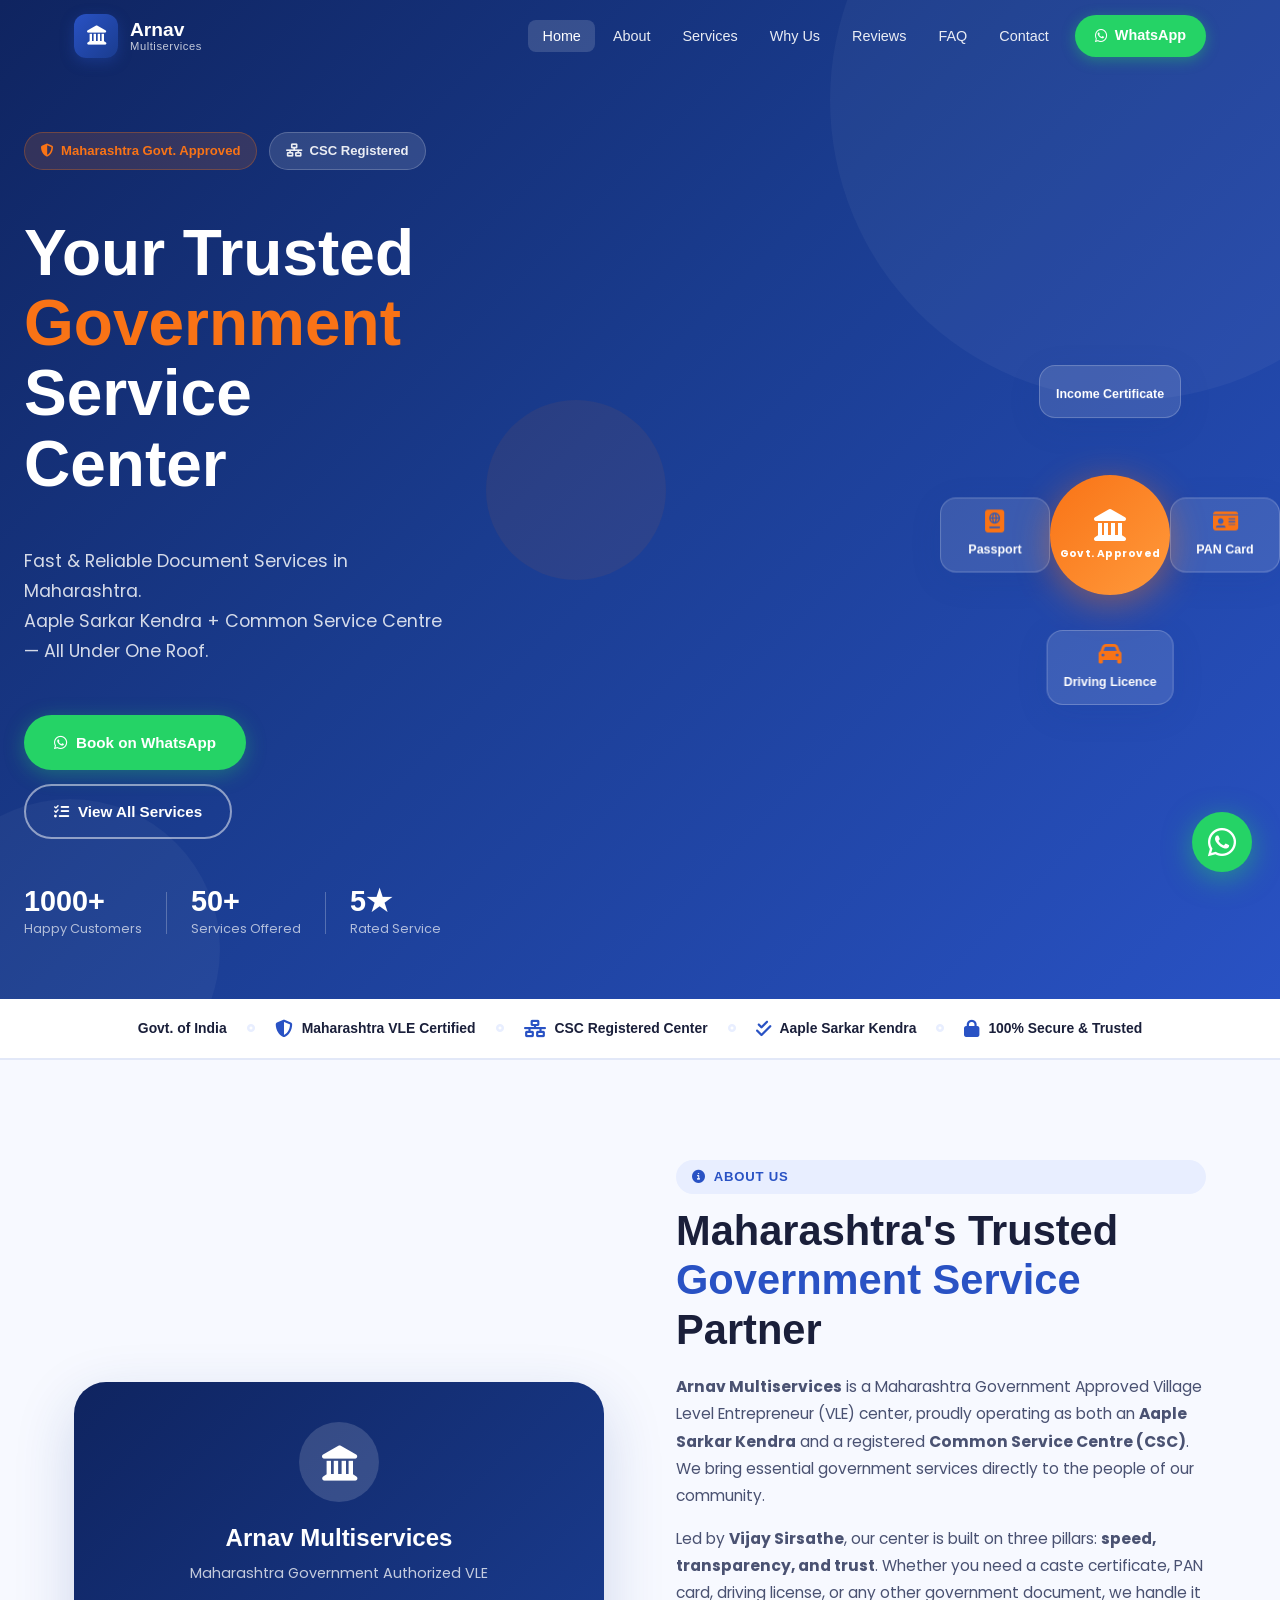
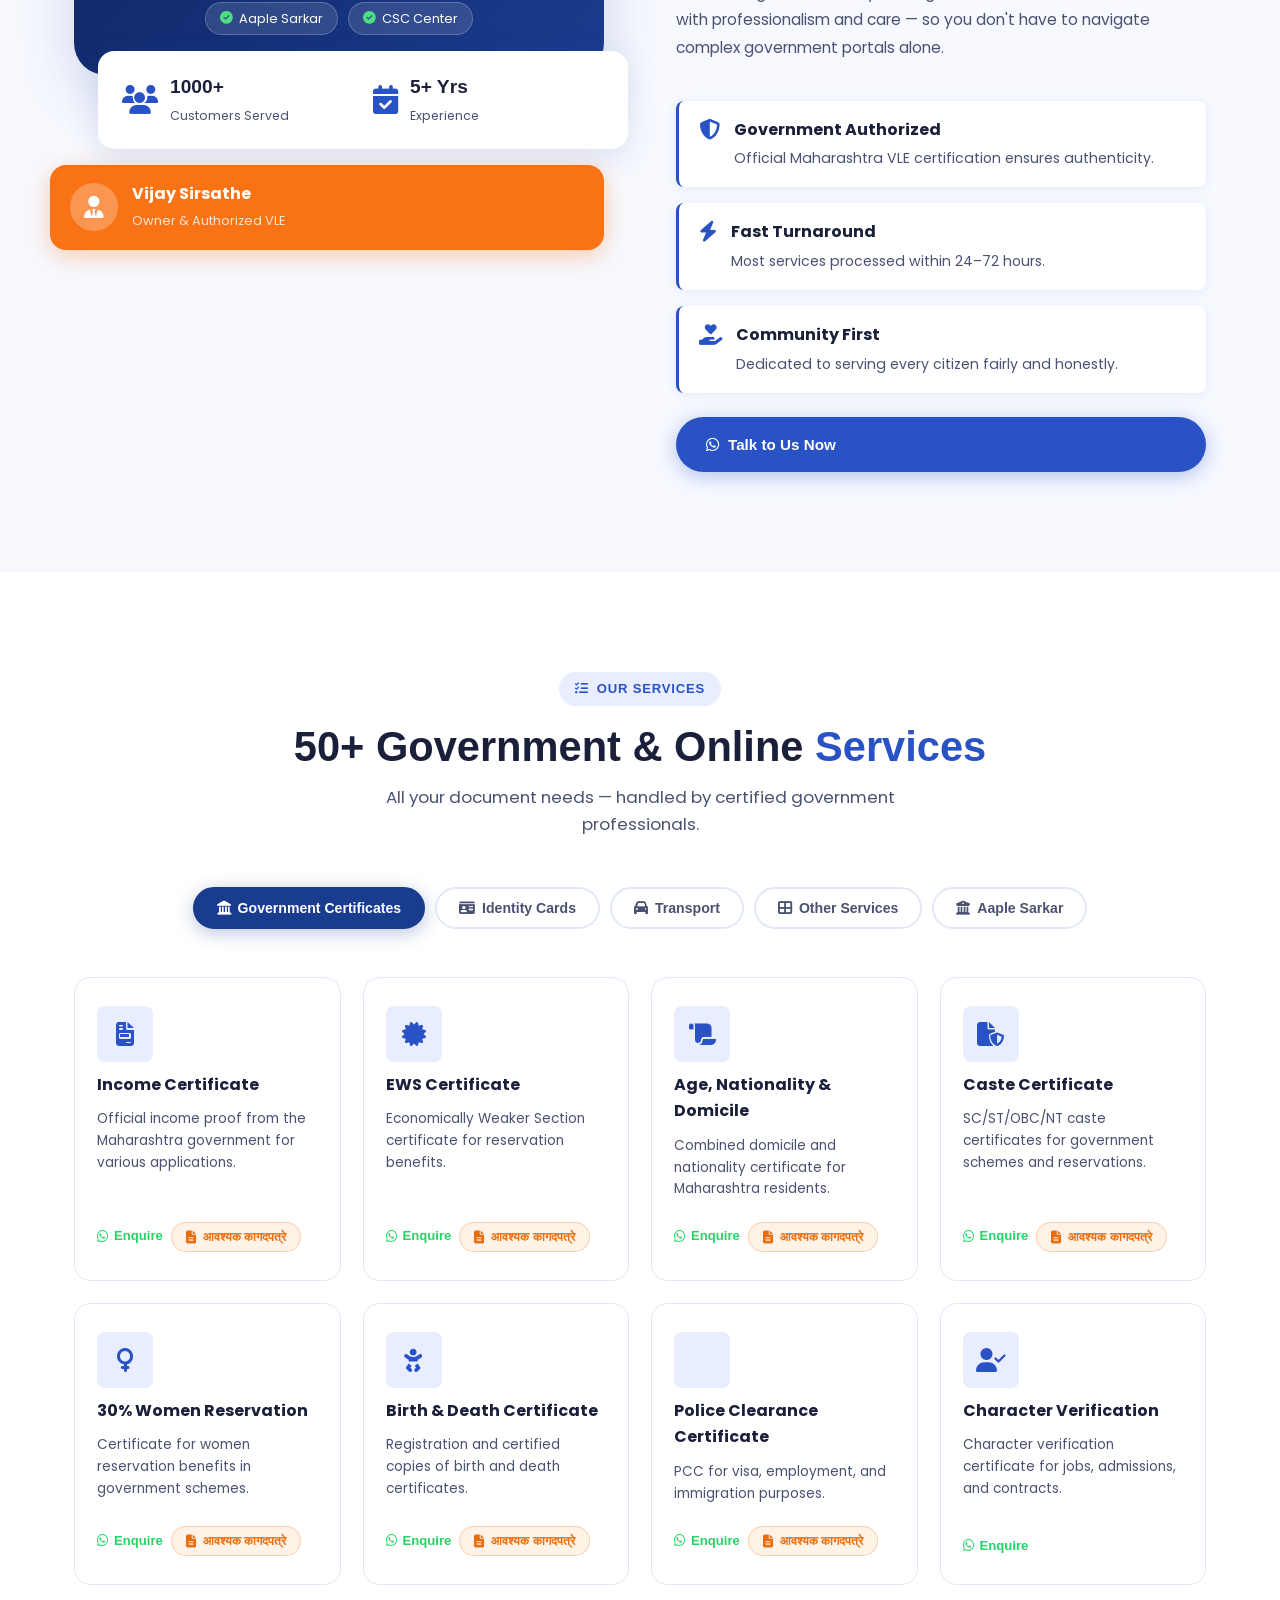
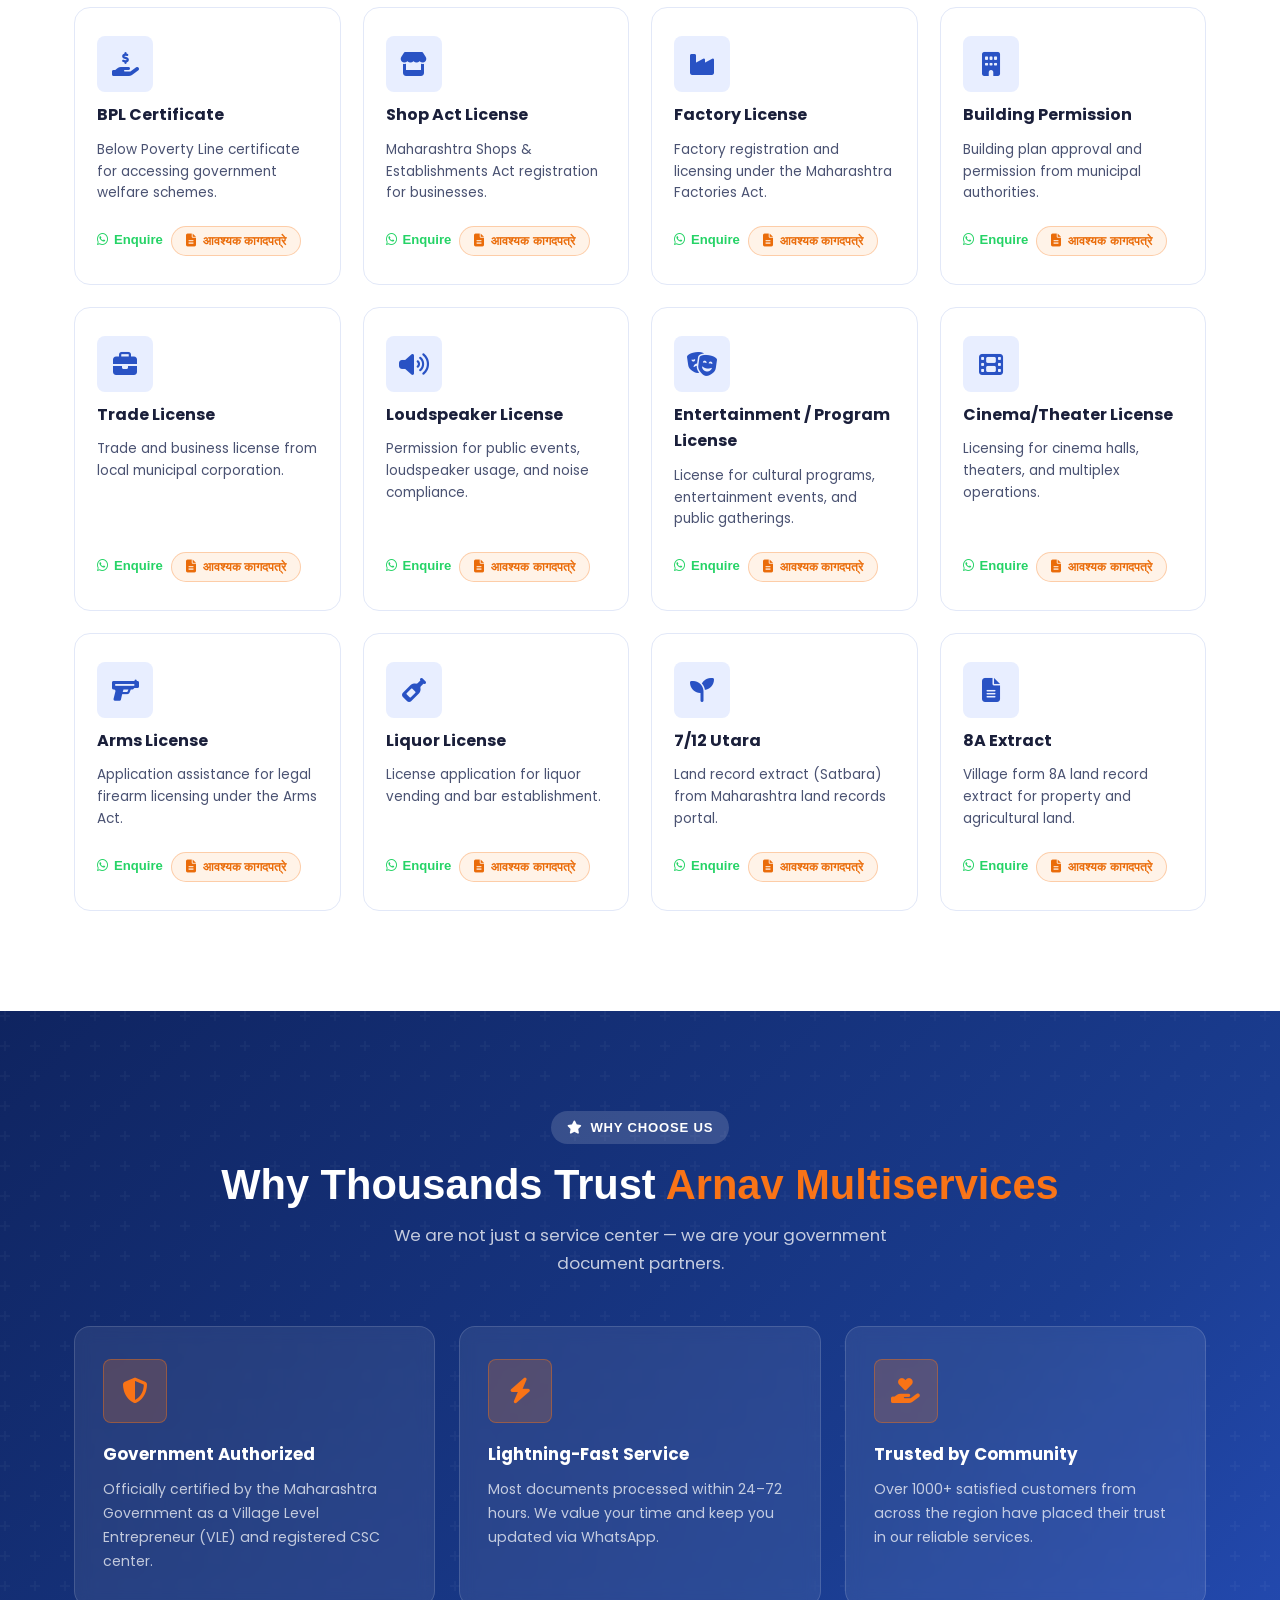
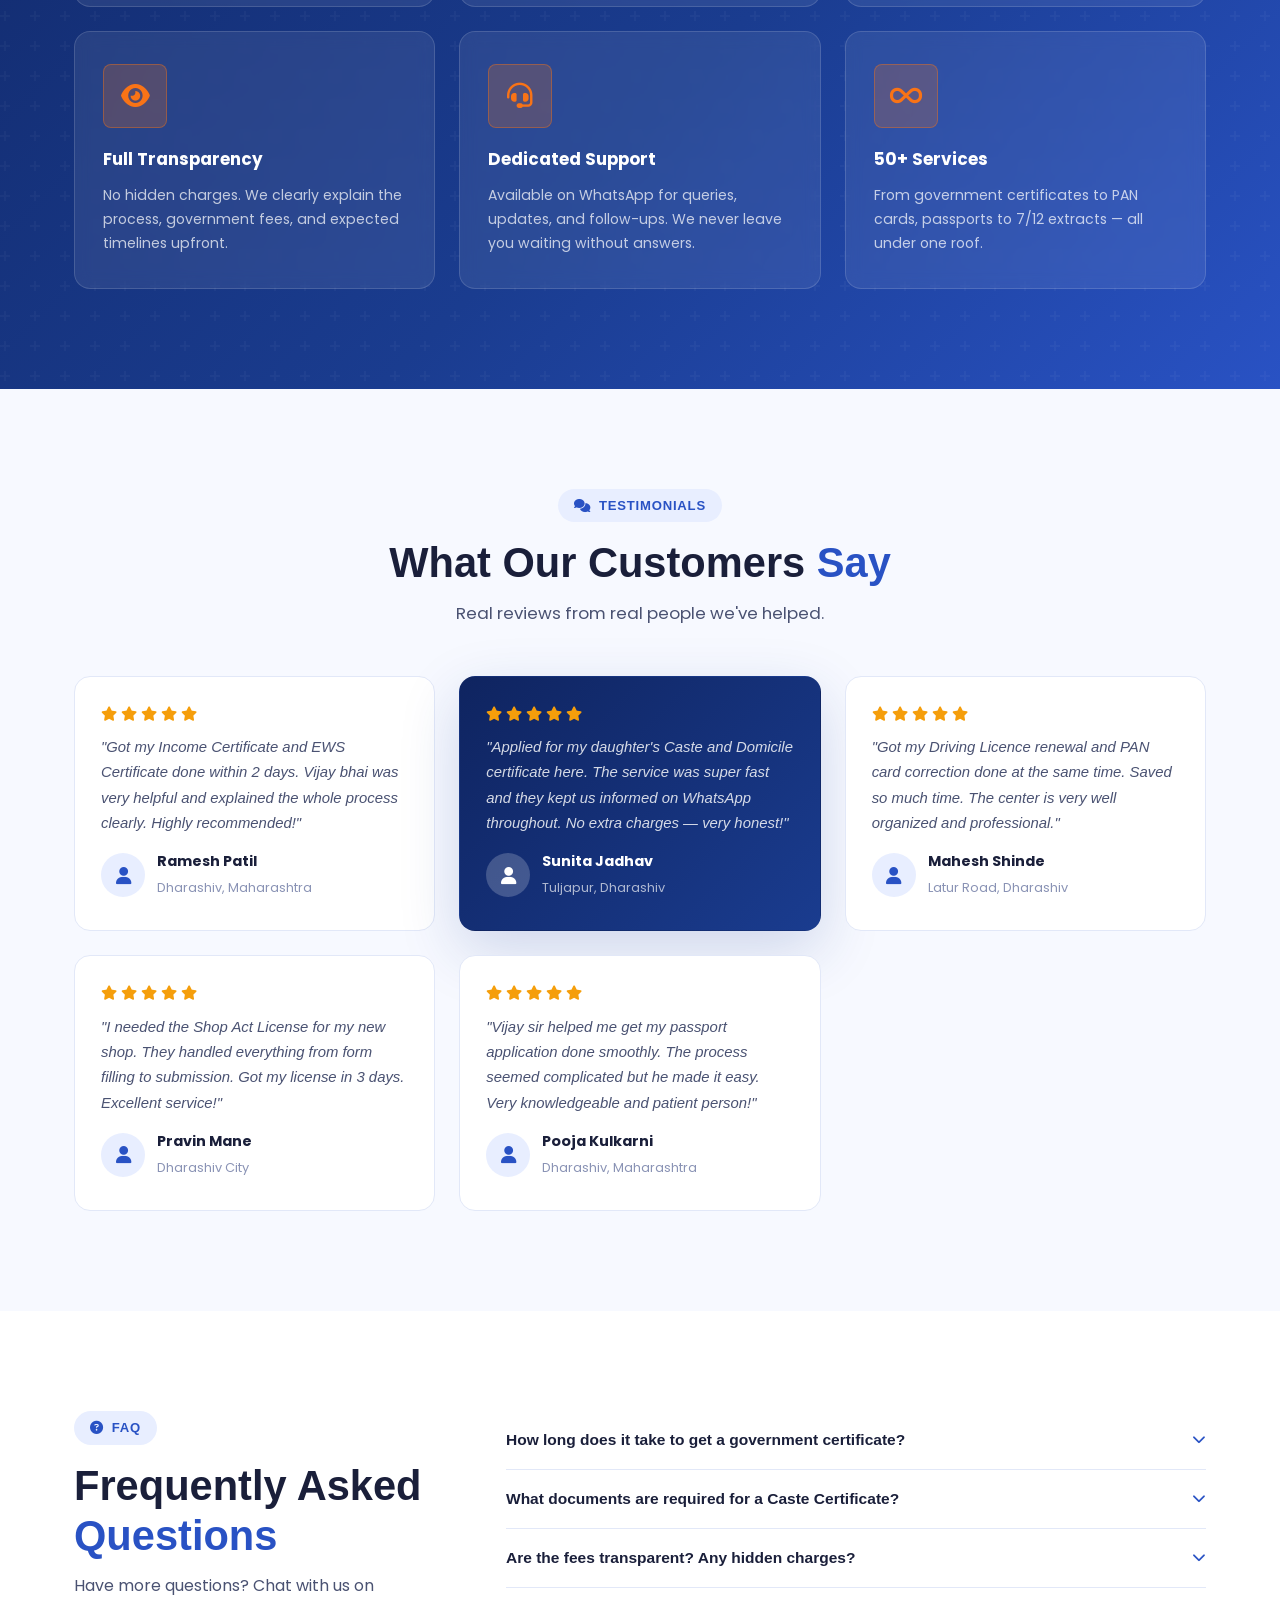
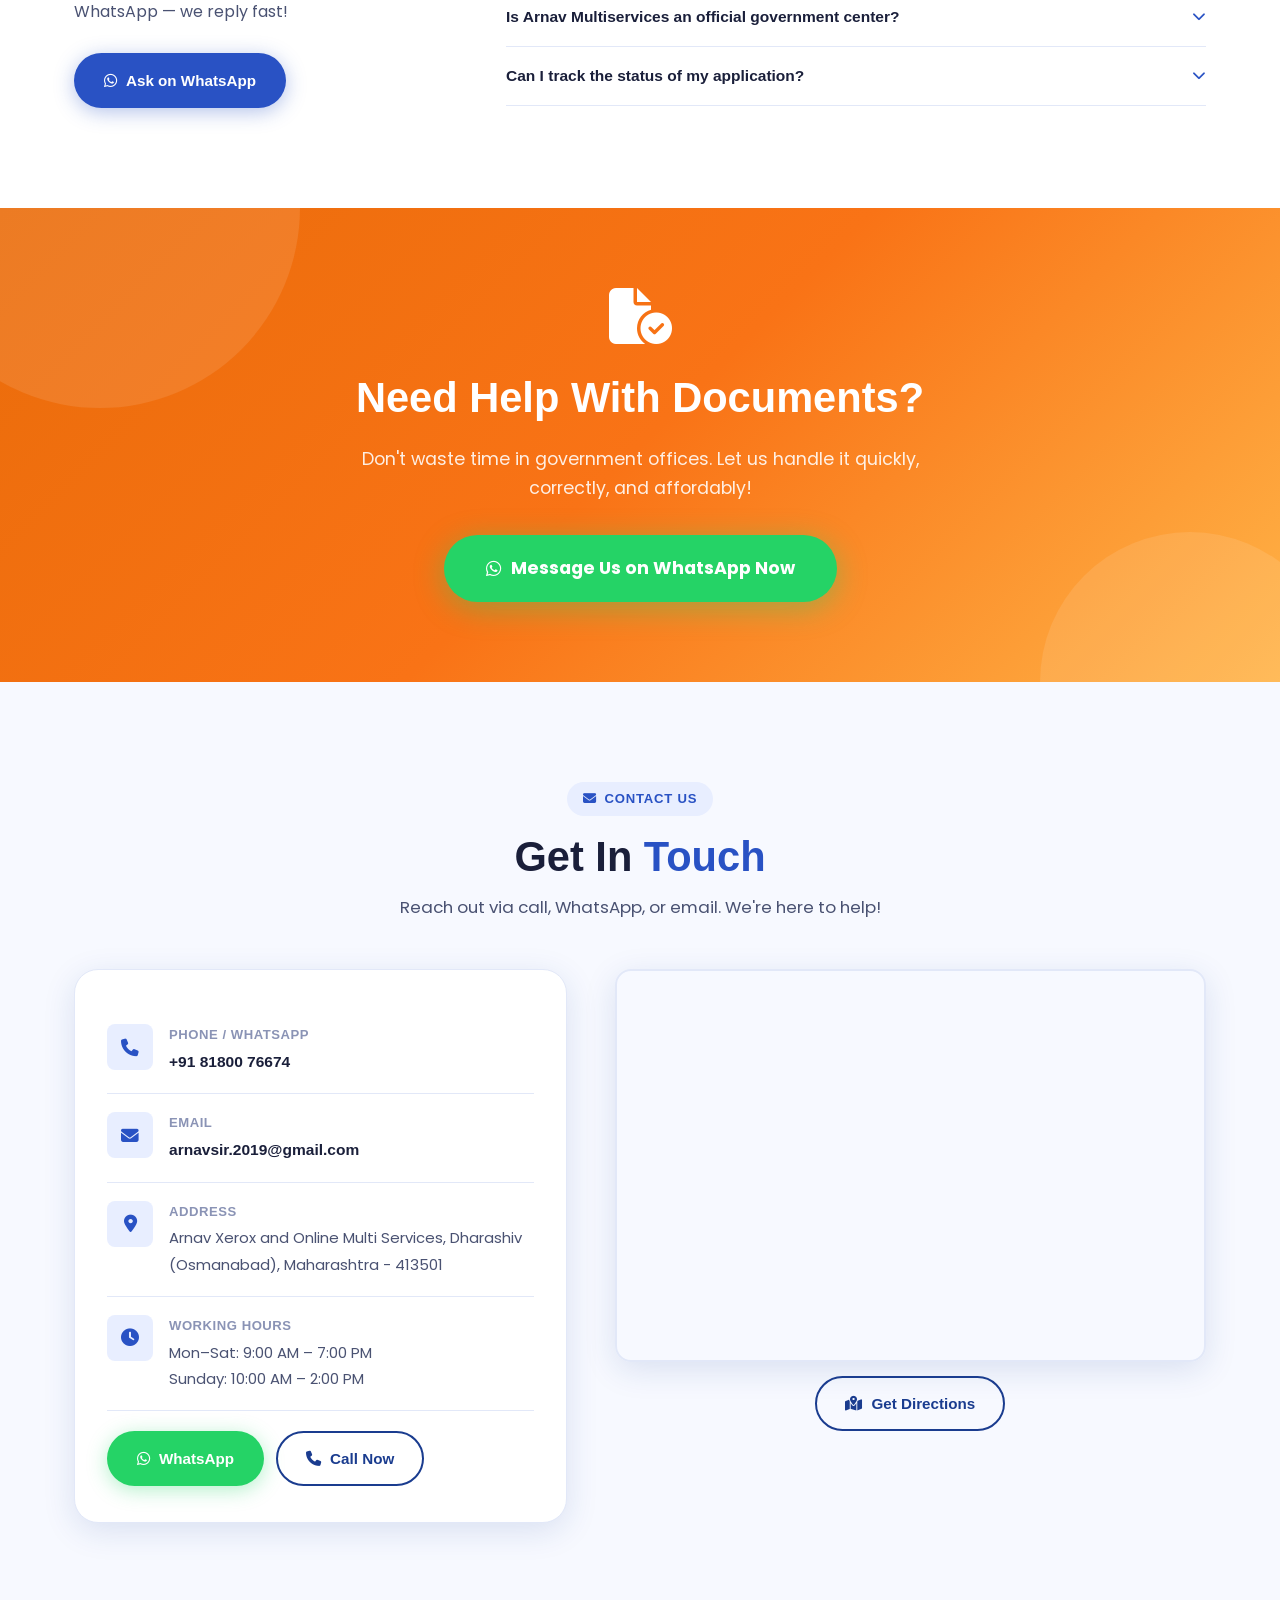
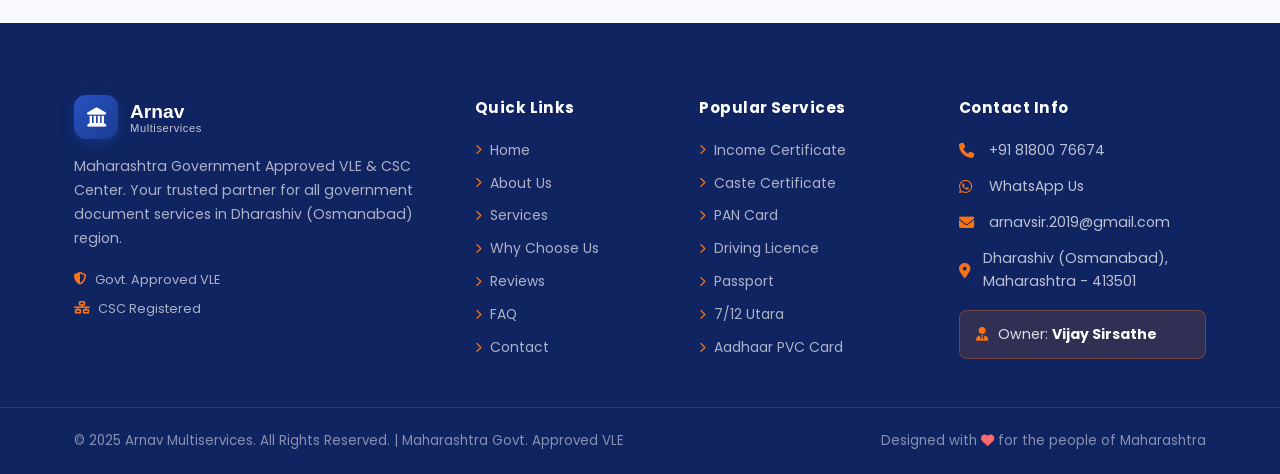
==== commit 9e20fd39: "Add files via upload" ====
--- a/index.html
+++ b/index.html
@@ -1,225 +1,901 @@
 <!DOCTYPE html>
 <html lang="en">
 <head>
-    <meta charset="UTF-8">
-    <meta name="viewport" content="width=device-width, initial-scale=1.0">
-    <title>Arnav Multiservices | Government Authorized Center</title>
-    <link href="https://fonts.googleapis.com/css2?family=Poppins:wght@300;400;500;600;700&display=swap" rel="stylesheet">
-    <link rel="stylesheet" href="https://cdnjs.cloudflare.com/ajax/libs/font-awesome/6.4.0/css/all.min.css">
-    <link rel="stylesheet" href="style.css">
+  <meta charset="UTF-8" />
+  <meta name="viewport" content="width=device-width, initial-scale=1.0"/>
+  <meta name="description" content="Arnav Multiservices - Maharashtra Government Approved VLE & Common Service Centre in Dharashiv (Osmanabad). Fast, reliable document services for all government certificates, PAN Card, Aadhaar, Driving License and more."/>
+  <meta name="keywords" content="Arnav Multiservices, Aaple Sarkar, CSC, VLE, Maharashtra, government certificates, PAN card, Aadhaar, Dharashiv, Osmanabad, 413501"/>
+  <title>Arnav Multiservices | Maharashtra Government Approved Service Center</title>
+
+  <!-- Google Fonts -->
+  <link rel="preconnect" href="https://fonts.googleapis.com"/>
+  <link rel="preconnect" href="https://fonts.gstatic.com" crossorigin/>
+  <link href="https://fonts.googleapis.com/css2?family=Poppins:wght@300;400;500;600;700;800;900&family=Playfair+Display:wght@700;800&display=swap" rel="stylesheet"/>
+
+  <!-- Font Awesome -->
+  <link rel="stylesheet" href="https://cdnjs.cloudflare.com/ajax/libs/font-awesome/6.5.0/css/all.min.css"/>
+
+  <!-- Stylesheet -->
+  <link rel="stylesheet" href="style.css"/>
 </head>
 <body>
 
-    <nav class="navbar" id="navbar">
-        <div class="container nav-container">
-            <div class="logo">
-                <a href="#hero">Arnav <span>Multiservices</span></a>
-            </div>
-            <ul class="nav-links">
-                <li><a href="#hero">Home</a></li>
-                <li><a href="#about">About</a></li>
-                <li><a href="#services">Services</a></li>
-                <li><a href="#testimonials">Reviews</a></li>
-                <li><a href="#contact">Contact</a></li>
-            </ul>
-            <div class="hamburger">
-                <i class="fas fa-bars"></i>
-            </div>
-        </div>
-    </nav>
-
-    <section id="hero">
-        <div class="hero-content">
-            <h1>Your Trusted Government Service Center</h1>
-            <p>Fast, Reliable, & Government-Approved Document Services in Maharashtra.</p>
-            <a href="https://wa.me/918180076674" target="_blank" class="btn btn-primary">
-                <i class="fab fa-whatsapp"></i> Chat on WhatsApp
+  <!-- ===== FLOATING WHATSAPP BUTTON ===== -->
+  <a href="https://wa.me/918180076674" class="float-whatsapp" target="_blank" rel="noopener" aria-label="WhatsApp Us">
+    <i class="fab fa-whatsapp"></i>
+    <span class="float-tooltip">Chat with us!</span>
+  </a>
+
+  <!-- ===== STICKY NAVBAR ===== -->
+  <nav class="navbar" id="navbar">
+    <div class="nav-container">
+      <a href="#home" class="nav-logo">
+        <div class="logo-icon"><i class="fas fa-landmark"></i></div>
+        <div class="logo-text">
+          <span class="logo-main">Arnav</span>
+          <span class="logo-sub">Multiservices</span>
+        </div>
+      </a>
+
+      <ul class="nav-menu" id="navMenu">
+        <li><a href="#home" class="nav-link active">Home</a></li>
+        <li><a href="#about" class="nav-link">About</a></li>
+        <li><a href="#services" class="nav-link">Services</a></li>
+        <li><a href="#why-us" class="nav-link">Why Us</a></li>
+        <li><a href="#testimonials" class="nav-link">Reviews</a></li>
+        <li><a href="#faq" class="nav-link">FAQ</a></li>
+        <li><a href="#contact" class="nav-link">Contact</a></li>
+        <li>
+          <a href="https://wa.me/918180076674" class="nav-cta" target="_blank" rel="noopener">
+            <i class="fab fa-whatsapp"></i> WhatsApp
+          </a>
+        </li>
+      </ul>
+
+      <button class="hamburger" id="hamburger" aria-label="Toggle Menu">
+        <span></span><span></span><span></span>
+      </button>
+    </div>
+  </nav>
+
+  <!-- ===== HERO SECTION ===== -->
+  <section class="hero" id="home">
+    <div class="hero-bg-shapes">
+      <div class="shape shape-1"></div>
+      <div class="shape shape-2"></div>
+      <div class="shape shape-3"></div>
+    </div>
+    <div class="hero-container">
+      <div class="hero-badges">
+        <span class="badge badge-gov"><i class="fas fa-shield-halved"></i> Maharashtra Govt. Approved</span>
+        <span class="badge badge-csc"><i class="fas fa-network-wired"></i> CSC Registered</span>
+      </div>
+      <h1 class="hero-title">
+        Your Trusted<br/>
+        <span class="text-accent">Government</span><br/>
+        Service Center
+      </h1>
+      <p class="hero-subtitle">
+        Fast &amp; Reliable Document Services in Maharashtra.<br/>
+        Aaple Sarkar Kendra + Common Service Centre — All Under One Roof.
+      </p>
+      <div class="hero-actions">
+        <a href="https://wa.me/918180076674" class="btn btn-whatsapp" target="_blank" rel="noopener">
+          <i class="fab fa-whatsapp"></i> Book on WhatsApp
+        </a>
+        <a href="#services" class="btn btn-outline">
+          <i class="fas fa-list-check"></i> View All Services
+        </a>
+      </div>
+      <div class="hero-stats">
+        <div class="stat">
+          <span class="stat-number">1000+</span>
+          <span class="stat-label">Happy Customers</span>
+        </div>
+        <div class="stat-divider"></div>
+        <div class="stat">
+          <span class="stat-number">50+</span>
+          <span class="stat-label">Services Offered</span>
+        </div>
+        <div class="stat-divider"></div>
+        <div class="stat">
+          <span class="stat-number">5★</span>
+          <span class="stat-label">Rated Service</span>
+        </div>
+      </div>
+    </div>
+    <div class="hero-image-side">
+      <div class="hero-card-float">
+        <div class="hcard hcard-1">
+          <i class="fas fa-file-certificate"></i>
+          <span>Income Certificate</span>
+        </div>
+        <div class="hcard hcard-2">
+          <i class="fas fa-id-card"></i>
+          <span>PAN Card</span>
+        </div>
+        <div class="hcard hcard-3">
+          <i class="fas fa-car"></i>
+          <span>Driving Licence</span>
+        </div>
+        <div class="hcard hcard-4">
+          <i class="fas fa-passport"></i>
+          <span>Passport</span>
+        </div>
+        <div class="hero-center-badge">
+          <i class="fas fa-landmark"></i>
+          <span>Govt. Approved</span>
+        </div>
+      </div>
+    </div>
+  </section>
+
+  <!-- ===== TRUST STRIP ===== -->
+  <div class="trust-strip">
+    <div class="trust-container">
+      <div class="trust-item">
+        <img src="https://upload.wikimedia.org/wikipedia/commons/thumb/5/55/Emblem_of_India.svg/800px-Emblem_of_India.svg.png" alt="Government of India" class="trust-logo" onerror="this.style.display='none'"/>
+        <span>Govt. of India</span>
+      </div>
+      <div class="trust-separator"><i class="fas fa-circle-dot"></i></div>
+      <div class="trust-item">
+        <i class="fas fa-shield-halved trust-icon"></i>
+        <span>Maharashtra VLE Certified</span>
+      </div>
+      <div class="trust-separator"><i class="fas fa-circle-dot"></i></div>
+      <div class="trust-item">
+        <i class="fas fa-network-wired trust-icon"></i>
+        <span>CSC Registered Center</span>
+      </div>
+      <div class="trust-separator"><i class="fas fa-circle-dot"></i></div>
+      <div class="trust-item">
+        <i class="fas fa-check-double trust-icon"></i>
+        <span>Aaple Sarkar Kendra</span>
+      </div>
+      <div class="trust-separator"><i class="fas fa-circle-dot"></i></div>
+      <div class="trust-item">
+        <i class="fas fa-lock trust-icon"></i>
+        <span>100% Secure &amp; Trusted</span>
+      </div>
+    </div>
+  </div>
+
+  <!-- ===== ABOUT SECTION ===== -->
+  <section class="about" id="about">
+    <div class="container">
+      <div class="about-grid">
+        <div class="about-visual">
+          <div class="about-card-main">
+            <div class="about-icon-wrap">
+              <i class="fas fa-landmark"></i>
+            </div>
+            <h3>Arnav Multiservices</h3>
+            <p>Maharashtra Government Authorized VLE</p>
+            <div class="about-badges-mini">
+              <span><i class="fas fa-check-circle"></i> Aaple Sarkar</span>
+              <span><i class="fas fa-check-circle"></i> CSC Center</span>
+            </div>
+          </div>
+          <div class="about-stats-card">
+            <div class="mini-stat">
+              <i class="fas fa-users"></i>
+              <div>
+                <strong>1000+</strong>
+                <small>Customers Served</small>
+              </div>
+            </div>
+            <div class="mini-stat">
+              <i class="fas fa-calendar-check"></i>
+              <div>
+                <strong>5+ Yrs</strong>
+                <small>Experience</small>
+              </div>
+            </div>
+          </div>
+          <div class="about-owner-card">
+            <div class="owner-avatar">
+              <i class="fas fa-user-tie"></i>
+            </div>
+            <div>
+              <strong>Vijay Sirsathe</strong>
+              <small>Owner &amp; Authorized VLE</small>
+            </div>
+          </div>
+        </div>
+        <div class="about-content">
+          <div class="section-tag"><i class="fas fa-info-circle"></i> About Us</div>
+          <h2 class="section-title">Maharashtra's Trusted <span class="text-accent">Government Service</span> Partner</h2>
+          <p class="about-desc">
+            <strong>Arnav Multiservices</strong> is a Maharashtra Government Approved Village Level Entrepreneur (VLE) center, proudly operating as both an <strong>Aaple Sarkar Kendra</strong> and a registered <strong>Common Service Centre (CSC)</strong>. We bring essential government services directly to the people of our community.
+          </p>
+          <p class="about-desc">
+            Led by <strong>Vijay Sirsathe</strong>, our center is built on three pillars: <strong>speed, transparency, and trust</strong>. Whether you need a caste certificate, PAN card, driving license, or any other government document, we handle it with professionalism and care — so you don't have to navigate complex government portals alone.
+          </p>
+          <div class="about-features">
+            <div class="about-feature">
+              <i class="fas fa-shield-halved"></i>
+              <div>
+                <strong>Government Authorized</strong>
+                <span>Official Maharashtra VLE certification ensures authenticity.</span>
+              </div>
+            </div>
+            <div class="about-feature">
+              <i class="fas fa-bolt"></i>
+              <div>
+                <strong>Fast Turnaround</strong>
+                <span>Most services processed within 24–72 hours.</span>
+              </div>
+            </div>
+            <div class="about-feature">
+              <i class="fas fa-hand-holding-heart"></i>
+              <div>
+                <strong>Community First</strong>
+                <span>Dedicated to serving every citizen fairly and honestly.</span>
+              </div>
+            </div>
+          </div>
+          <a href="https://wa.me/918180076674" class="btn btn-primary" target="_blank" rel="noopener">
+            <i class="fab fa-whatsapp"></i> Talk to Us Now
+          </a>
+        </div>
+      </div>
+    </div>
+  </section>
+
+  <!-- ===== SERVICES SECTION ===== -->
+  <section class="services" id="services">
+    <div class="container">
+      <div class="section-header">
+        <div class="section-tag"><i class="fas fa-list-check"></i> Our Services</div>
+        <h2 class="section-title">50+ Government &amp; Online <span class="text-accent">Services</span></h2>
+        <p class="section-desc">All your document needs — handled by certified government professionals.</p>
+      </div>
+
+      <!-- Service Category Tabs -->
+      <div class="service-tabs">
+        <button class="tab-btn active" data-tab="govt">
+          <i class="fas fa-landmark"></i> Government Certificates
+        </button>
+        <button class="tab-btn" data-tab="identity">
+          <i class="fas fa-id-card"></i> Identity Cards
+        </button>
+        <button class="tab-btn" data-tab="transport">
+          <i class="fas fa-car"></i> Transport
+        </button>
+        <button class="tab-btn" data-tab="other">
+          <i class="fas fa-th-large"></i> Other Services
+        </button>
+        <button class="tab-btn" data-tab="aaple">
+          <i class="fas fa-building-columns"></i> Aaple Sarkar
+        </button>
+      </div>
+
+      <!-- Government Certificates -->
+      <div class="tab-content active" id="tab-govt">
+        <div class="services-grid">
+          <div class="service-card" data-aos="fade-up">
+            <div class="service-icon"><i class="fas fa-file-invoice"></i></div>
+            <h4>Income Certificate</h4>
+            <p>Official income proof from the Maharashtra government for various applications.</p>
+            <a href="https://wa.me/918180076674?text=I need Income Certificate" class="service-wa" target="_blank"><i class="fab fa-whatsapp"></i> Enquire</a>
+          </div>
+          <div class="service-card" data-aos="fade-up">
+            <div class="service-icon"><i class="fas fa-certificate"></i></div>
+            <h4>EWS Certificate</h4>
+            <p>Economically Weaker Section certificate for reservation benefits.</p>
+            <a href="https://wa.me/918180076674?text=I need EWS Certificate" class="service-wa" target="_blank"><i class="fab fa-whatsapp"></i> Enquire</a>
+          </div>
+          <div class="service-card" data-aos="fade-up">
+            <div class="service-icon"><i class="fas fa-scroll"></i></div>
+            <h4>Age, Nationality &amp; Domicile</h4>
+            <p>Combined domicile and nationality certificate for Maharashtra residents.</p>
+            <a href="https://wa.me/918180076674?text=I need Age/Nationality/Domicile Certificate" class="service-wa" target="_blank"><i class="fab fa-whatsapp"></i> Enquire</a>
+          </div>
+          <div class="service-card" data-aos="fade-up">
+            <div class="service-icon"><i class="fas fa-file-shield"></i></div>
+            <h4>Caste Certificate</h4>
+            <p>SC/ST/OBC/NT caste certificates for government schemes and reservations.</p>
+            <a href="https://wa.me/918180076674?text=I need Caste Certificate" class="service-wa" target="_blank"><i class="fab fa-whatsapp"></i> Enquire</a>
+          </div>
+          <div class="service-card" data-aos="fade-up">
+            <div class="service-icon"><i class="fas fa-venus"></i></div>
+            <h4>30% Women Reservation</h4>
+            <p>Certificate for women reservation benefits in government schemes.</p>
+            <a href="https://wa.me/918180076674?text=I need 30% Women Reservation Certificate" class="service-wa" target="_blank"><i class="fab fa-whatsapp"></i> Enquire</a>
+          </div>
+          <div class="service-card" data-aos="fade-up">
+            <div class="service-icon"><i class="fas fa-baby"></i></div>
+            <h4>Birth &amp; Death Certificate</h4>
+            <p>Registration and certified copies of birth and death certificates.</p>
+            <a href="https://wa.me/918180076674?text=I need Birth/Death Certificate" class="service-wa" target="_blank"><i class="fab fa-whatsapp"></i> Enquire</a>
+          </div>
+          <div class="service-card" data-aos="fade-up">
+            <div class="service-icon"><i class="fas fa-user-police"></i></div>
+            <h4>Police Clearance Certificate</h4>
+            <p>PCC for visa, employment, and immigration purposes.</p>
+            <a href="https://wa.me/918180076674?text=I need Police Clearance Certificate" class="service-wa" target="_blank"><i class="fab fa-whatsapp"></i> Enquire</a>
+          </div>
+          <div class="service-card" data-aos="fade-up">
+            <div class="service-icon"><i class="fas fa-user-check"></i></div>
+            <h4>Character Verification</h4>
+            <p>Character verification certificate for jobs, admissions, and contracts.</p>
+            <a href="https://wa.me/918180076674?text=I need Character Verification Certificate" class="service-wa" target="_blank"><i class="fab fa-whatsapp"></i> Enquire</a>
+          </div>
+          <div class="service-card" data-aos="fade-up">
+            <div class="service-icon"><i class="fas fa-hand-holding-dollar"></i></div>
+            <h4>BPL Certificate</h4>
+            <p>Below Poverty Line certificate for accessing government welfare schemes.</p>
+            <a href="https://wa.me/918180076674?text=I need BPL Certificate" class="service-wa" target="_blank"><i class="fab fa-whatsapp"></i> Enquire</a>
+          </div>
+          <div class="service-card" data-aos="fade-up">
+            <div class="service-icon"><i class="fas fa-store"></i></div>
+            <h4>Shop Act License</h4>
+            <p>Maharashtra Shops &amp; Establishments Act registration for businesses.</p>
+            <a href="https://wa.me/918180076674?text=I need Shop Act License" class="service-wa" target="_blank"><i class="fab fa-whatsapp"></i> Enquire</a>
+          </div>
+          <div class="service-card" data-aos="fade-up">
+            <div class="service-icon"><i class="fas fa-industry"></i></div>
+            <h4>Factory License</h4>
+            <p>Factory registration and licensing under the Maharashtra Factories Act.</p>
+            <a href="https://wa.me/918180076674?text=I need Factory License" class="service-wa" target="_blank"><i class="fab fa-whatsapp"></i> Enquire</a>
+          </div>
+          <div class="service-card" data-aos="fade-up">
+            <div class="service-icon"><i class="fas fa-building"></i></div>
+            <h4>Building Permission</h4>
+            <p>Building plan approval and permission from municipal authorities.</p>
+            <a href="https://wa.me/918180076674?text=I need Building Permission" class="service-wa" target="_blank"><i class="fab fa-whatsapp"></i> Enquire</a>
+          </div>
+          <div class="service-card" data-aos="fade-up">
+            <div class="service-icon"><i class="fas fa-briefcase"></i></div>
+            <h4>Trade License</h4>
+            <p>Trade and business license from local municipal corporation.</p>
+            <a href="https://wa.me/918180076674?text=I need Trade License" class="service-wa" target="_blank"><i class="fab fa-whatsapp"></i> Enquire</a>
+          </div>
+          <div class="service-card" data-aos="fade-up">
+            <div class="service-icon"><i class="fas fa-volume-high"></i></div>
+            <h4>Loudspeaker License</h4>
+            <p>Permission for public events, loudspeaker usage, and noise compliance.</p>
+            <a href="https://wa.me/918180076674?text=I need Loudspeaker License" class="service-wa" target="_blank"><i class="fab fa-whatsapp"></i> Enquire</a>
+          </div>
+          <div class="service-card" data-aos="fade-up">
+            <div class="service-icon"><i class="fas fa-masks-theater"></i></div>
+            <h4>Entertainment / Program License</h4>
+            <p>License for cultural programs, entertainment events, and public gatherings.</p>
+            <a href="https://wa.me/918180076674?text=I need Entertainment License" class="service-wa" target="_blank"><i class="fab fa-whatsapp"></i> Enquire</a>
+          </div>
+          <div class="service-card" data-aos="fade-up">
+            <div class="service-icon"><i class="fas fa-film"></i></div>
+            <h4>Cinema/Theater License</h4>
+            <p>Licensing for cinema halls, theaters, and multiplex operations.</p>
+            <a href="https://wa.me/918180076674?text=I need Cinema/Theater License" class="service-wa" target="_blank"><i class="fab fa-whatsapp"></i> Enquire</a>
+          </div>
+          <div class="service-card" data-aos="fade-up">
+            <div class="service-icon"><i class="fas fa-gun"></i></div>
+            <h4>Arms License</h4>
+            <p>Application assistance for legal firearm licensing under the Arms Act.</p>
+            <a href="https://wa.me/918180076674?text=I need Arms License" class="service-wa" target="_blank"><i class="fab fa-whatsapp"></i> Enquire</a>
+          </div>
+          <div class="service-card" data-aos="fade-up">
+            <div class="service-icon"><i class="fas fa-wine-bottle"></i></div>
+            <h4>Liquor License</h4>
+            <p>License application for liquor vending and bar establishment.</p>
+            <a href="https://wa.me/918180076674?text=I need Liquor License" class="service-wa" target="_blank"><i class="fab fa-whatsapp"></i> Enquire</a>
+          </div>
+          <div class="service-card" data-aos="fade-up">
+            <div class="service-icon"><i class="fas fa-seedling"></i></div>
+            <h4>7/12 Utara</h4>
+            <p>Land record extract (Satbara) from Maharashtra land records portal.</p>
+            <a href="https://wa.me/918180076674?text=I need 7/12 Utara" class="service-wa" target="_blank"><i class="fab fa-whatsapp"></i> Enquire</a>
+          </div>
+          <div class="service-card" data-aos="fade-up">
+            <div class="service-icon"><i class="fas fa-file-alt"></i></div>
+            <h4>8A Extract</h4>
+            <p>Village form 8A land record extract for property and agricultural land.</p>
+            <a href="https://wa.me/918180076674?text=I need 8A Extract" class="service-wa" target="_blank"><i class="fab fa-whatsapp"></i> Enquire</a>
+          </div>
+        </div>
+      </div>
+
+      <!-- Identity Cards -->
+      <div class="tab-content" id="tab-identity">
+        <div class="services-grid">
+          <div class="service-card" data-aos="fade-up">
+            <div class="service-icon"><i class="fas fa-id-card"></i></div>
+            <h4>PAN Card</h4>
+            <p>New PAN card application, corrections, and reprint services via NSDL/UTI.</p>
+            <a href="https://wa.me/918180076674?text=I need PAN Card service" class="service-wa" target="_blank"><i class="fab fa-whatsapp"></i> Enquire</a>
+          </div>
+          <div class="service-card" data-aos="fade-up">
+            <div class="service-icon"><i class="fas fa-vote-yea"></i></div>
+            <h4>Voter ID Card</h4>
+            <p>New voter registration, name correction, address change, and EPIC card.</p>
+            <a href="https://wa.me/918180076674?text=I need Voter ID service" class="service-wa" target="_blank"><i class="fab fa-whatsapp"></i> Enquire</a>
+          </div>
+          <div class="service-card" data-aos="fade-up">
+            <div class="service-icon"><i class="fas fa-fingerprint"></i></div>
+            <h4>Aadhaar PVC Card</h4>
+            <p>Order the durable, laminated Aadhaar PVC card with QR code directly from UIDAI.</p>
+            <a href="https://wa.me/918180076674?text=I need Aadhaar PVC Card" class="service-wa" target="_blank"><i class="fab fa-whatsapp"></i> Enquire</a>
+          </div>
+        </div>
+      </div>
+
+      <!-- Transport -->
+      <div class="tab-content" id="tab-transport">
+        <div class="services-grid">
+          <div class="service-card" data-aos="fade-up">
+            <div class="service-icon"><i class="fas fa-id-badge"></i></div>
+            <h4>Driving Licence</h4>
+            <p>Learner's license, DL application, renewal, and duplicate DL services via Parivahan portal.</p>
+            <a href="https://wa.me/918180076674?text=I need Driving Licence service" class="service-wa" target="_blank"><i class="fab fa-whatsapp"></i> Enquire</a>
+          </div>
+          <div class="service-card" data-aos="fade-up">
+            <div class="service-icon"><i class="fas fa-car-side"></i></div>
+            <h4>Vehicle RC Services</h4>
+            <p>RC book, ownership transfer, hypothecation, fitness certificate, and address change.</p>
+            <a href="https://wa.me/918180076674?text=I need Vehicle RC services" class="service-wa" target="_blank"><i class="fab fa-whatsapp"></i> Enquire</a>
+          </div>
+        </div>
+      </div>
+
+      <!-- Other Services -->
+      <div class="tab-content" id="tab-other">
+        <div class="services-grid">
+          <div class="service-card" data-aos="fade-up">
+            <div class="service-icon"><i class="fas fa-passport"></i></div>
+            <h4>Passport Application</h4>
+            <p>Fresh passport, renewal, tatkal passport, and minor passport application assistance.</p>
+            <a href="https://wa.me/918180076674?text=I need Passport service" class="service-wa" target="_blank"><i class="fab fa-whatsapp"></i> Enquire</a>
+          </div>
+          <div class="service-card" data-aos="fade-up">
+            <div class="service-icon"><i class="fas fa-wheat-awn"></i></div>
+            <h4>Ration Card</h4>
+            <p>New ration card, name addition/removal, BPL/APL update, and corrections.</p>
+            <a href="https://wa.me/918180076674?text=I need Ration Card service" class="service-wa" target="_blank"><i class="fab fa-whatsapp"></i> Enquire</a>
+          </div>
+          <div class="service-card" data-aos="fade-up">
+            <div class="service-icon"><i class="fas fa-file-pen"></i></div>
+            <h4>Online Forms Filling</h4>
+            <p>Assistance with all government and private sector online application forms.</p>
+            <a href="https://wa.me/918180076674?text=I need Online Form Filling service" class="service-wa" target="_blank"><i class="fab fa-whatsapp"></i> Enquire</a>
+          </div>
+          <div class="service-card" data-aos="fade-up">
+            <div class="service-icon"><i class="fas fa-copy"></i></div>
+            <h4>Xerox &amp; Printing</h4>
+            <p>Black &amp; white and color photocopying, A4/A3 printing, lamination, and scanning.</p>
+            <a href="https://wa.me/918180076674?text=I need Xerox/Printing service" class="service-wa" target="_blank"><i class="fab fa-whatsapp"></i> Enquire</a>
+          </div>
+        </div>
+      </div>
+
+      <!-- Aaple Sarkar Services -->
+      <div class="tab-content" id="tab-aaple">
+        <div class="aaple-header">
+          <i class="fas fa-building-columns"></i>
+          <div>
+            <h3>Aaple Sarkar Kendra</h3>
+            <p>Official Maharashtra Government portal services available at our center</p>
+          </div>
+        </div>
+        <div class="aaple-grid">
+          <div class="aaple-item"><i class="fas fa-check"></i> Income Certificate</div>
+          <div class="aaple-item"><i class="fas fa-check"></i> Caste Certificate</div>
+          <div class="aaple-item"><i class="fas fa-check"></i> Domicile Certificate</div>
+          <div class="aaple-item"><i class="fas fa-check"></i> EWS Certificate</div>
+          <div class="aaple-item"><i class="fas fa-check"></i> Non-Creamy Layer Certificate</div>
+          <div class="aaple-item"><i class="fas fa-check"></i> Solvency Certificate</div>
+          <div class="aaple-item"><i class="fas fa-check"></i> Senior Citizen Certificate</div>
+          <div class="aaple-item"><i class="fas fa-check"></i> Disability Certificate</div>
+          <div class="aaple-item"><i class="fas fa-check"></i> Widow Certificate</div>
+          <div class="aaple-item"><i class="fas fa-check"></i> Tribal Certificate</div>
+          <div class="aaple-item"><i class="fas fa-check"></i> Freedom Fighter Certificate</div>
+          <div class="aaple-item"><i class="fas fa-check"></i> Ration Card Services</div>
+          <div class="aaple-item"><i class="fas fa-check"></i> Voter ID Registration</div>
+          <div class="aaple-item"><i class="fas fa-check"></i> Birth Certificate</div>
+          <div class="aaple-item"><i class="fas fa-check"></i> Death Certificate</div>
+          <div class="aaple-item"><i class="fas fa-check"></i> Marriage Certificate</div>
+          <div class="aaple-item"><i class="fas fa-check"></i> Property Card</div>
+          <div class="aaple-item"><i class="fas fa-check"></i> Land Record (7/12)</div>
+          <div class="aaple-item"><i class="fas fa-check"></i> 8A Extract</div>
+          <div class="aaple-item"><i class="fas fa-check"></i> Mutation Entry (Ferfar)</div>
+          <div class="aaple-item"><i class="fas fa-check"></i> Soil Testing Application</div>
+          <div class="aaple-item"><i class="fas fa-check"></i> PM Kisan Registration</div>
+          <div class="aaple-item"><i class="fas fa-check"></i> MGNREGA Application</div>
+          <div class="aaple-item"><i class="fas fa-check"></i> Scholarship Applications</div>
+          <div class="aaple-item"><i class="fas fa-check"></i> Student Concession Form</div>
+          <div class="aaple-item"><i class="fas fa-check"></i> Ayushman Bharat Card</div>
+          <div class="aaple-item"><i class="fas fa-check"></i> PMJAY Health Card</div>
+          <div class="aaple-item"><i class="fas fa-check"></i> Pension Applications</div>
+          <div class="aaple-item"><i class="fas fa-check"></i> Labour Registration</div>
+          <div class="aaple-item"><i class="fas fa-check"></i> MSME Registration</div>
+          <div class="aaple-item"><i class="fas fa-check"></i> Udyam Certificate</div>
+          <div class="aaple-item"><i class="fas fa-check"></i> GST Registration Assist</div>
+          <div class="aaple-item"><i class="fas fa-check"></i> ITR Filing Assist</div>
+          <div class="aaple-item"><i class="fas fa-check"></i> E-District Services</div>
+          <div class="aaple-item"><i class="fas fa-check"></i> Seva Kendra Applications</div>
+          <div class="aaple-item"><i class="fas fa-check"></i> Digitally Signed Certificates</div>
+          <div class="aaple-item"><i class="fas fa-check"></i> Job Card Under NREGS</div>
+          <div class="aaple-item"><i class="fas fa-check"></i> Building Plan Approval</div>
+          <div class="aaple-item"><i class="fas fa-check"></i> Food License (FSSAI)</div>
+          <div class="aaple-item"><i class="fas fa-check"></i> Professional Tax Registration</div>
+        </div>
+        <div class="aaple-cta">
+          <p>Don't see your service? We likely have it!</p>
+          <a href="https://wa.me/918180076674?text=I need help with an Aaple Sarkar service" class="btn btn-whatsapp" target="_blank"><i class="fab fa-whatsapp"></i> Ask on WhatsApp</a>
+        </div>
+      </div>
+    </div>
+  </section>
+
+  <!-- ===== WHY CHOOSE US ===== -->
+  <section class="why-us" id="why-us">
+    <div class="container">
+      <div class="section-header">
+        <div class="section-tag light"><i class="fas fa-star"></i> Why Choose Us</div>
+        <h2 class="section-title" style="color:#fff">Why Thousands Trust <span class="text-orange">Arnav Multiservices</span></h2>
+        <p class="section-desc" style="color:rgba(255,255,255,0.75)">We are not just a service center — we are your government document partners.</p>
+      </div>
+      <div class="why-grid">
+        <div class="why-card">
+          <div class="why-icon"><i class="fas fa-shield-halved"></i></div>
+          <h4>Government Authorized</h4>
+          <p>Officially certified by the Maharashtra Government as a Village Level Entrepreneur (VLE) and registered CSC center.</p>
+        </div>
+        <div class="why-card">
+          <div class="why-icon"><i class="fas fa-bolt"></i></div>
+          <h4>Lightning-Fast Service</h4>
+          <p>Most documents processed within 24–72 hours. We value your time and keep you updated via WhatsApp.</p>
+        </div>
+        <div class="why-card">
+          <div class="why-icon"><i class="fas fa-hand-holding-heart"></i></div>
+          <h4>Trusted by Community</h4>
+          <p>Over 1000+ satisfied customers from across the region have placed their trust in our reliable services.</p>
+        </div>
+        <div class="why-card">
+          <div class="why-icon"><i class="fas fa-eye"></i></div>
+          <h4>Full Transparency</h4>
+          <p>No hidden charges. We clearly explain the process, government fees, and expected timelines upfront.</p>
+        </div>
+        <div class="why-card">
+          <div class="why-icon"><i class="fas fa-headset"></i></div>
+          <h4>Dedicated Support</h4>
+          <p>Available on WhatsApp for queries, updates, and follow-ups. We never leave you waiting without answers.</p>
+        </div>
+        <div class="why-card">
+          <div class="why-icon"><i class="fas fa-infinity"></i></div>
+          <h4>50+ Services</h4>
+          <p>From government certificates to PAN cards, passports to 7/12 extracts — all under one roof.</p>
+        </div>
+      </div>
+    </div>
+  </section>
+
+  <!-- ===== TESTIMONIALS ===== -->
+  <section class="testimonials" id="testimonials">
+    <div class="container">
+      <div class="section-header">
+        <div class="section-tag"><i class="fas fa-comments"></i> Testimonials</div>
+        <h2 class="section-title">What Our Customers <span class="text-accent">Say</span></h2>
+        <p class="section-desc">Real reviews from real people we've helped.</p>
+      </div>
+      <div class="testimonials-grid">
+        <div class="testi-card">
+          <div class="testi-stars"><i class="fas fa-star"></i><i class="fas fa-star"></i><i class="fas fa-star"></i><i class="fas fa-star"></i><i class="fas fa-star"></i></div>
+          <p>"Got my Income Certificate and EWS Certificate done within 2 days. Vijay bhai was very helpful and explained the whole process clearly. Highly recommended!"</p>
+          <div class="testi-author">
+            <div class="testi-avatar"><i class="fas fa-user"></i></div>
+            <div>
+              <strong>Ramesh Patil</strong>
+              <small>Dharashiv, Maharashtra</small>
+            </div>
+          </div>
+        </div>
+        <div class="testi-card featured">
+          <div class="testi-stars"><i class="fas fa-star"></i><i class="fas fa-star"></i><i class="fas fa-star"></i><i class="fas fa-star"></i><i class="fas fa-star"></i></div>
+          <p>"Applied for my daughter's Caste and Domicile certificate here. The service was super fast and they kept us informed on WhatsApp throughout. No extra charges — very honest!"</p>
+          <div class="testi-author">
+            <div class="testi-avatar"><i class="fas fa-user"></i></div>
+            <div>
+              <strong>Sunita Jadhav</strong>
+              <small>Tuljapur, Dharashiv</small>
+            </div>
+          </div>
+        </div>
+        <div class="testi-card">
+          <div class="testi-stars"><i class="fas fa-star"></i><i class="fas fa-star"></i><i class="fas fa-star"></i><i class="fas fa-star"></i><i class="fas fa-star"></i></div>
+          <p>"Got my Driving Licence renewal and PAN card correction done at the same time. Saved so much time. The center is very well organized and professional."</p>
+          <div class="testi-author">
+            <div class="testi-avatar"><i class="fas fa-user"></i></div>
+            <div>
+              <strong>Mahesh Shinde</strong>
+              <small>Latur Road, Dharashiv</small>
+            </div>
+          </div>
+        </div>
+        <div class="testi-card">
+          <div class="testi-stars"><i class="fas fa-star"></i><i class="fas fa-star"></i><i class="fas fa-star"></i><i class="fas fa-star"></i><i class="fas fa-star"></i></div>
+          <p>"I needed the Shop Act License for my new shop. They handled everything from form filling to submission. Got my license in 3 days. Excellent service!"</p>
+          <div class="testi-author">
+            <div class="testi-avatar"><i class="fas fa-user"></i></div>
+            <div>
+              <strong>Pravin Mane</strong>
+              <small>Dharashiv City</small>
+            </div>
+          </div>
+        </div>
+        <div class="testi-card">
+          <div class="testi-stars"><i class="fas fa-star"></i><i class="fas fa-star"></i><i class="fas fa-star"></i><i class="fas fa-star"></i><i class="fas fa-star"></i></div>
+          <p>"Vijay sir helped me get my passport application done smoothly. The process seemed complicated but he made it easy. Very knowledgeable and patient person!"</p>
+          <div class="testi-author">
+            <div class="testi-avatar"><i class="fas fa-user"></i></div>
+            <div>
+              <strong>Pooja Kulkarni</strong>
+              <small>Dharashiv, Maharashtra</small>
+            </div>
+          </div>
+        </div>
+      </div>
+    </div>
+  </section>
+
+  <!-- ===== FAQ SECTION ===== -->
+  <section class="faq" id="faq">
+    <div class="container">
+      <div class="faq-grid">
+        <div class="faq-left">
+          <div class="section-tag"><i class="fas fa-circle-question"></i> FAQ</div>
+          <h2 class="section-title">Frequently Asked <span class="text-accent">Questions</span></h2>
+          <p>Have more questions? Chat with us on WhatsApp — we reply fast!</p>
+          <a href="https://wa.me/918180076674?text=I have a question about your services" class="btn btn-primary mt-2" target="_blank"><i class="fab fa-whatsapp"></i> Ask on WhatsApp</a>
+        </div>
+        <div class="faq-right">
+          <div class="faq-item">
+            <button class="faq-question">
+              <span>How long does it take to get a government certificate?</span>
+              <i class="fas fa-chevron-down"></i>
+            </button>
+            <div class="faq-answer">
+              <p>Most government certificates like Income, Caste, Domicile, and EWS certificates are processed within 2–7 working days, depending on the government portal and verification process. We provide WhatsApp updates on your application status.</p>
+            </div>
+          </div>
+          <div class="faq-item">
+            <button class="faq-question">
+              <span>What documents are required for a Caste Certificate?</span>
+              <i class="fas fa-chevron-down"></i>
+            </button>
+            <div class="faq-answer">
+              <p>Typically, you'll need: Aadhaar card, school leaving certificate, a caste certificate of a family member (father/grandfather), ration card, and recent passport-size photos. Requirements may vary. Contact us on WhatsApp and we'll provide the exact checklist.</p>
+            </div>
+          </div>
+          <div class="faq-item">
+            <button class="faq-question">
+              <span>Are the fees transparent? Any hidden charges?</span>
+              <i class="fas fa-chevron-down"></i>
+            </button>
+            <div class="faq-answer">
+              <p>Absolutely. We clearly communicate the government fee and our service charge upfront before starting any work. There are zero hidden charges. What we quote is what you pay.</p>
+            </div>
+          </div>
+          <div class="faq-item">
+            <button class="faq-question">
+              <span>Is Arnav Multiservices an official government center?</span>
+              <i class="fas fa-chevron-down"></i>
+            </button>
+            <div class="faq-answer">
+              <p>Yes! Arnav Multiservices is an officially authorized Maharashtra Government VLE (Village Level Entrepreneur) and a registered Common Service Centre (CSC). We are fully authorized to process government documents and applications.</p>
+            </div>
+          </div>
+          <div class="faq-item">
+            <button class="faq-question">
+              <span>Can I track the status of my application?</span>
+              <i class="fas fa-chevron-down"></i>
+            </button>
+            <div class="faq-answer">
+              <p>Yes! Once we submit your application, we provide you with the application/acknowledgment number. You can track it yourself on the Aaple Sarkar portal, and we will also send you WhatsApp updates at every important stage.</p>
+            </div>
+          </div>
+        </div>
+      </div>
+    </div>
+  </section>
+
+  <!-- ===== CTA BANNER ===== -->
+  <section class="cta-banner">
+    <div class="cta-shapes">
+      <div class="cta-shape cta-shape-1"></div>
+      <div class="cta-shape cta-shape-2"></div>
+    </div>
+    <div class="container cta-container">
+      <div class="cta-content">
+        <i class="fas fa-file-circle-check cta-icon"></i>
+        <h2>Need Help With Documents?</h2>
+        <p>Don't waste time in government offices. Let us handle it quickly, correctly, and affordably!</p>
+        <a href="https://wa.me/918180076674?text=Hello! I need help with a government document." class="btn btn-whatsapp-big" target="_blank" rel="noopener">
+          <i class="fab fa-whatsapp"></i> Message Us on WhatsApp Now
+        </a>
+      </div>
+    </div>
+  </section>
+
+  <!-- ===== CONTACT SECTION ===== -->
+  <section class="contact" id="contact">
+    <div class="container">
+      <div class="section-header">
+        <div class="section-tag"><i class="fas fa-envelope"></i> Contact Us</div>
+        <h2 class="section-title">Get In <span class="text-accent">Touch</span></h2>
+        <p class="section-desc">Reach out via call, WhatsApp, or email. We're here to help!</p>
+      </div>
+      <div class="contact-grid">
+        <div class="contact-info">
+          <div class="contact-card">
+            <div class="contact-item">
+              <div class="contact-icon"><i class="fas fa-phone"></i></div>
+              <div>
+                <strong>Phone / WhatsApp</strong>
+                <a href="tel:+918180076674">+91 81800 76674</a>
+              </div>
+            </div>
+            <div class="contact-item">
+              <div class="contact-icon"><i class="fas fa-envelope"></i></div>
+              <div>
+                <strong>Email</strong>
+                <a href="mailto:arnavsir.2019@gmail.com">arnavsir.2019@gmail.com</a>
+              </div>
+            </div>
+            <div class="contact-item">
+              <div class="contact-icon"><i class="fas fa-location-dot"></i></div>
+              <div>
+                <strong>Address</strong>
+                <span>Arnav Xerox and Online Multi Services, Dharashiv (Osmanabad), Maharashtra - 413501</span>
+              </div>
+            </div>
+            <div class="contact-item">
+              <div class="contact-icon"><i class="fas fa-clock"></i></div>
+              <div>
+                <strong>Working Hours</strong>
+                <span>Mon–Sat: 9:00 AM – 7:00 PM<br/>Sunday: 10:00 AM – 2:00 PM</span>
+              </div>
+            </div>
+            <div class="contact-actions">
+              <a href="https://wa.me/918180076674" class="btn btn-whatsapp" target="_blank" rel="noopener">
+                <i class="fab fa-whatsapp"></i> WhatsApp
+              </a>
+              <a href="tel:+918180076674" class="btn btn-outline-dark">
+                <i class="fas fa-phone"></i> Call Now
+              </a>
+            </div>
+          </div>
+        </div>
+        <div class="contact-map">
+          <div class="map-wrapper">
+            <iframe
+              src="https://www.google.com/maps/embed?pb=!1m18!1m12!1m3!1d30551.12340000001!2d76.0200000!3d18.1732000!2m3!1f0!2f0!3f0!3m2!1i1024!2i768!4f13.1!3m3!1m2!1s0x3bcf3a00a4a7d4c1%3A0xb1234567890abcde!2sDharashiv%2C%20Maharashtra%20413501!5e0!3m2!1sen!2sin!4v1680000000001!5m2!1sen!2sin"
+              width="100%"
+              height="380"
+              style="border:0;"
+              allowfullscreen=""
+              loading="lazy"
+              referrerpolicy="no-referrer-when-downgrade"
+              title="Arnav Multiservices Location - Dharashiv"
+            ></iframe>
+          </div>
+          <div class="map-btn-row">
+            <a href="https://www.google.com/maps/search/Arnav+Xerox+Online+Multi+Services+Dharashiv+Maharashtra" target="_blank" class="btn btn-outline-dark">
+              <i class="fas fa-map-location-dot"></i> Get Directions
             </a>
-        </div>
-    </section>
-
-    <section id="about" class="section-padding">
-        <div class="container text-center">
-            <h2 class="section-title">About <span>Us</span></h2>
-            <p class="section-subtitle">Aaple Sarkar Kendra & Common Service Centre (CSC)</p>
-            <div class="about-content">
-                <p><strong>Arnav Multiservices</strong> is a highly trusted, Maharashtra Government Approved Village Level Entrepreneur (VLE) center. We specialize in providing seamless and hassle-free document processing, online applications, and government certifications for our citizens.</p>
-                <p>Managed by <strong>Vijay Sirsathe</strong>, our mission is to ensure transparency, speed, and accuracy in all government and non-government online services.</p>
-            </div>
-        </div>
-    </section>
-
-    <section id="services" class="section-padding bg-light">
-        <div class="container">
-            <h2 class="section-title text-center">Our <span>Services</span></h2>
-            
-            <div class="services-grid">
-                <div class="service-card">
-                    <div class="icon"><i class="fas fa-file-signature"></i></div>
-                    <h3>Government Certificates</h3>
-                    <ul>
-                        <li><i class="fas fa-check"></i> Income Certificate</li>
-                        <li><i class="fas fa-check"></i> EWS Certificate</li>
-                        <li><i class="fas fa-check"></i> Domicile Certificate</li>
-                        <li><i class="fas fa-check"></i> Caste Certificate</li>
-                    </ul>
-                </div>
-
-                <div class="service-card">
-                    <div class="icon"><i class="fas fa-id-card"></i></div>
-                    <h3>Identity Cards</h3>
-                    <ul>
-                        <li><i class="fas fa-check"></i> PAN Card (New/Correction)</li>
-                        <li><i class="fas fa-check"></i> Voter ID Services</li>
-                        <li><i class="fas fa-check"></i> Aadhaar Services</li>
-                    </ul>
-                </div>
-
-                <div class="service-card">
-                    <div class="icon"><i class="fas fa-car"></i></div>
-                    <h3>Transport & RTO</h3>
-                    <ul>
-                        <li><i class="fas fa-check"></i> Driving Licence (LL/DL)</li>
-                        <li><i class="fas fa-check"></i> Vehicle RC Services</li>
-                        <li><i class="fas fa-check"></i> Road Tax & Permits</li>
-                    </ul>
-                </div>
-
-                <div class="service-card">
-                    <div class="icon"><i class="fas fa-print"></i></div>
-                    <h3>Other Services</h3>
-                    <ul>
-                        <li><i class="fas fa-check"></i> Passport Application</li>
-                        <li><i class="fas fa-check"></i> Ration Card Updates</li>
-                        <li><i class="fas fa-check"></i> Online Job Forms</li>
-                        <li><i class="fas fa-check"></i> Xerox & Printing</li>
-                    </ul>
-                </div>
-            </div>
-
-            <div class="additional-services text-center">
-                <h3>Additional Aaple Sarkar Services</h3>
-                <p>Non-Creamy Layer Certificate | Age & Nationality | Farmer Certificate | Senior Citizen Card | Police Clearance | Gazette Name Change | PF Withdrawal | Udyam Registration</p>
-            </div>
-        </div>
-    </section>
-
-    <section id="features" class="section-padding">
-        <div class="container">
-            <h2 class="section-title text-center">Why Choose <span>Us?</span></h2>
-            <div class="features-grid">
-                <div class="feature-item">
-                    <i class="fas fa-stamp"></i>
-                    <h4>Govt Authorized</h4>
-                    <p>Official Maharashtra CSC & VLE</p>
-                </div>
-                <div class="feature-item">
-                    <i class="fas fa-bolt"></i>
-                    <h4>Fast Service</h4>
-                    <p>Quick processing of all applications</p>
-                </div>
-                <div class="feature-item">
-                    <i class="fas fa-shield-alt"></i>
-                    <h4>Trusted</h4>
-                    <p>Secure handling of your private documents</p>
-                </div>
-                <div class="feature-item">
-                    <i class="fas fa-hand-holding-usd"></i>
-                    <h4>Transparent</h4>
-                    <p>Fair pricing with no hidden fees</p>
-                </div>
-            </div>
-        </div>
-    </section>
-
-    <section id="testimonials" class="section-padding bg-light">
-        <div class="container">
-            <h2 class="section-title text-center">Client <span>Reviews</span></h2>
-            <div class="testimonial-grid">
-                <div class="testimonial-card">
-                    <p>"Got my Domicile and Income certificates very quickly. Vijay sir is very helpful and guided me through the whole process. Highly recommended!"</p>
-                    <h4>- Rahul D.</h4>
-                </div>
-                <div class="testimonial-card">
-                    <p>"Best CSC center in the area. I applied for my PAN card correction here and received it without any issues. Transparent pricing."</p>
-                    <h4>- Sneha P.</h4>
-                </div>
-                <div class="testimonial-card">
-                    <p>"Very fast service for driving license. The staff is professional and knows all government portal updates. Saves a lot of time."</p>
-                    <h4>- Amit K.</h4>
-                </div>
-            </div>
-        </div>
-    </section>
-
-    <section id="faq" class="section-padding">
-        <div class="container">
-            <h2 class="section-title text-center">Common <span>Questions</span></h2>
-            <div class="faq-container">
-                <div class="faq-item">
-                    <h4>What documents do I need for an Income Certificate?</h4>
-                    <p>Generally, you need an Aadhaar card, ration card, photo, and previous income proof or Talathi report. Contact us on WhatsApp for exact requirements.</p>
-                </div>
-                <div class="faq-item">
-                    <h4>Are you officially authorized?</h4>
-                    <p>Yes, Arnav Multiservices is a certified Maharashtra Government Approved VLE and CSC (Common Service Centre).</p>
-                </div>
-                <div class="faq-item">
-                    <h4>How long does a PAN card take?</h4>
-                    <p>E-PAN can be generated quickly, while the physical card usually arrives at your address in 7-15 working days.</p>
-                </div>
-                <div class="faq-item">
-                    <h4>Can I send my documents online?</h4>
-                    <p>Yes! You can WhatsApp your documents to 8180076674, and we can process many applications remotely.</p>
-                </div>
-            </div>
-        </div>
-    </section>
-
-    <section id="cta" class="section-padding text-center">
-        <div class="container">
-            <h2>Need Help With Your Documents?</h2>
-            <p>Don't wait in long lines. Let us handle your paperwork efficiently.</p>
-            <a href="https://wa.me/918180076674" target="_blank" class="btn btn-secondary">
-                <i class="fab fa-whatsapp"></i> Message Us Now
-            </a>
-        </div>
-    </section>
-
-    <footer id="contact">
-        <div class="container footer-grid">
-            <div class="footer-info">
-                <h3>Arnav Multiservices</h3>
-                <p>Owner: Vijay Sirsathe</p>
-                <p><i class="fas fa-envelope"></i> arnavsir.2019@gmail.com</p>
-                <p><a href="tel:8180076674" class="footer-link"><i class="fas fa-phone-alt"></i> +91 8180076674</a></p>
-                <p><a href="https://wa.me/918180076674" target="_blank" class="footer-link"><i class="fab fa-whatsapp"></i> WhatsApp Us</a></p>
-            </div>
-            <div class="footer-links">
-                <h3>Quick Links</h3>
-                <ul>
-                    <li><a href="#hero">Home</a></li>
-                    <li><a href="#about">About</a></li>
-                    <li><a href="#services">Services</a></li>
-                    <li><a href="#faq">FAQ</a></li>
-                </ul>
-            </div>
-            <div class="footer-map">
-                <h3>Locate Us</h3>
-                <a href="https://www.bing.com/ck/a?!&&p=5ed10030115e200f22a1fd29bdd79f82c2d2312758c676e7341f5d67b851898dJmltdHM9MTc3NzMzNDQwMA&ptn=3&ver=2&hsh=4&fclid=26b998f4-cbba-6513-306b-8e42ca426405&u=[base64]" target="_blank" class="map-link-btn">
-                    <i class="fas fa-map-marker-alt"></i> Get Directions on Map
-                </a>
-            </div>
-        </div>
-        <div class="footer-bottom text-center">
-            <p>&copy; 2026 Arnav Multiservices. Govt Approved VLE. All Rights Reserved.</p>
-        </div>
-    </footer>
-
-    <a href="https://wa.me/918180076674" target="_blank" class="floating-whatsapp">
-        <i class="fab fa-whatsapp"></i>
-    </a>
-
-    <script src="script.js"></script>
+          </div>
+        </div>
+      </div>
+    </div>
+  </section>
+
+  <!-- ===== FOOTER ===== -->
+  <footer class="footer">
+    <div class="footer-top">
+      <div class="container footer-grid">
+        <div class="footer-brand">
+          <div class="footer-logo">
+            <div class="logo-icon"><i class="fas fa-landmark"></i></div>
+            <div class="logo-text">
+              <span class="logo-main">Arnav</span>
+              <span class="logo-sub">Multiservices</span>
+            </div>
+          </div>
+          <p>Maharashtra Government Approved VLE &amp; CSC Center. Your trusted partner for all government document services in Dharashiv (Osmanabad) region.</p>
+          <div class="footer-badges">
+            <span><i class="fas fa-shield-halved"></i> Govt. Approved VLE</span>
+            <span><i class="fas fa-network-wired"></i> CSC Registered</span>
+          </div>
+        </div>
+        <div class="footer-links">
+          <h5>Quick Links</h5>
+          <ul>
+            <li><a href="#home"><i class="fas fa-chevron-right"></i> Home</a></li>
+            <li><a href="#about"><i class="fas fa-chevron-right"></i> About Us</a></li>
+            <li><a href="#services"><i class="fas fa-chevron-right"></i> Services</a></li>
+            <li><a href="#why-us"><i class="fas fa-chevron-right"></i> Why Choose Us</a></li>
+            <li><a href="#testimonials"><i class="fas fa-chevron-right"></i> Reviews</a></li>
+            <li><a href="#faq"><i class="fas fa-chevron-right"></i> FAQ</a></li>
+            <li><a href="#contact"><i class="fas fa-chevron-right"></i> Contact</a></li>
+          </ul>
+        </div>
+        <div class="footer-services-list">
+          <h5>Popular Services</h5>
+          <ul>
+            <li><a href="https://wa.me/918180076674?text=Income Certificate"><i class="fas fa-chevron-right"></i> Income Certificate</a></li>
+            <li><a href="https://wa.me/918180076674?text=Caste Certificate"><i class="fas fa-chevron-right"></i> Caste Certificate</a></li>
+            <li><a href="https://wa.me/918180076674?text=PAN Card"><i class="fas fa-chevron-right"></i> PAN Card</a></li>
+            <li><a href="https://wa.me/918180076674?text=Driving Licence"><i class="fas fa-chevron-right"></i> Driving Licence</a></li>
+            <li><a href="https://wa.me/918180076674?text=Passport"><i class="fas fa-chevron-right"></i> Passport</a></li>
+            <li><a href="https://wa.me/918180076674?text=7/12 Utara"><i class="fas fa-chevron-right"></i> 7/12 Utara</a></li>
+            <li><a href="https://wa.me/918180076674?text=Aadhaar PVC Card"><i class="fas fa-chevron-right"></i> Aadhaar PVC Card</a></li>
+          </ul>
+        </div>
+        <div class="footer-contact">
+          <h5>Contact Info</h5>
+          <div class="footer-contact-item">
+            <i class="fas fa-phone"></i>
+            <a href="tel:+918180076674">+91 81800 76674</a>
+          </div>
+          <div class="footer-contact-item">
+            <i class="fab fa-whatsapp"></i>
+            <a href="https://wa.me/918180076674" target="_blank">WhatsApp Us</a>
+          </div>
+          <div class="footer-contact-item">
+            <i class="fas fa-envelope"></i>
+            <a href="mailto:arnavsir.2019@gmail.com">arnavsir.2019@gmail.com</a>
+          </div>
+          <div class="footer-contact-item">
+            <i class="fas fa-location-dot"></i>
+            <span>Dharashiv (Osmanabad), Maharashtra - 413501</span>
+          </div>
+          <div class="footer-owner">
+            <i class="fas fa-user-tie"></i>
+            <span>Owner: <strong>Vijay Sirsathe</strong></span>
+          </div>
+        </div>
+      </div>
+    </div>
+    <div class="footer-bottom">
+      <div class="container footer-bottom-inner">
+        <p>&copy; 2025 Arnav Multiservices. All Rights Reserved. | Maharashtra Govt. Approved VLE</p>
+        <p class="footer-credit">Designed with <i class="fas fa-heart" style="color:#ff6b6b"></i> for the people of Maharashtra</p>
+      </div>
+    </div>
+  </footer>
+
+  <!-- ===== REQUIRED DOCUMENTS MODAL ===== -->
+  <div class="docs-modal-overlay" id="docsModalOverlay">
+    <div class="docs-modal" id="docsModal">
+      <div class="docs-modal-header">
+        <div class="docs-modal-title">
+          <i class="fas fa-file-lines"></i>
+          <div>
+            <h3 id="docsModalServiceName">आवश्यक कागदपत्रे</h3>
+            <small>Required Documents — Arnav Multiservices, Dharashiv</small>
+          </div>
+        </div>
+        <button class="docs-modal-close" id="docsModalClose" aria-label="Close">
+          <i class="fas fa-xmark"></i>
+        </button>
+      </div>
+      <div class="docs-modal-body">
+        <div class="docs-note">
+          <i class="fas fa-circle-info"></i>
+          <span>खालील सर्व कागदपत्रांच्या <strong>मूळ प्रती (Originals)</strong> आणि <strong>झेरॉक्स प्रती (Xerox)</strong> सोबत आणाव्यात.</span>
+        </div>
+        <ul class="docs-list" id="docsModalList"></ul>
+        <div class="docs-modal-footer">
+          <p><i class="fas fa-circle-exclamation"></i> अधिक माहितीसाठी WhatsApp वर संपर्क करा:</p>
+          <a href="https://wa.me/918180076674" class="btn btn-whatsapp" target="_blank">
+            <i class="fab fa-whatsapp"></i> WhatsApp करा — 81800 76674
+          </a>
+        </div>
+      </div>
+    </div>
+  </div>
+
+  <!-- Script -->
+  <script src="script.js"></script>
 </body>
 </html>
--- a/style.css
+++ b/style.css
@@ -0,0 +1,973 @@
+/* =============================================
+   ARNAV MULTISERVICES — style.css
+   Color Palette:
+     --blue:   #1a3c8f  (primary)
+     --blue-light: #2952c4
+     --orange: #f97316
+     --white:  #ffffff
+   ============================================= */
+
+/* ===== RESET & BASE ===== */
+*, *::before, *::after { box-sizing: border-box; margin: 0; padding: 0; }
+
+:root {
+  --blue:         #1a3c8f;
+  --blue-dark:    #0f2460;
+  --blue-light:   #2952c4;
+  --blue-pale:    #e8eeff;
+  --orange:       #f97316;
+  --orange-dark:  #ea6c0a;
+  --orange-light: #fff3e8;
+  --white:        #ffffff;
+  --off-white:    #f7f9ff;
+  --text-dark:    #1a1f3a;
+  --text-mid:     #4a5272;
+  --text-light:   #8a93b5;
+  --border:       #e2e8f8;
+  --shadow-sm:    0 2px 12px rgba(26,60,143,0.08);
+  --shadow-md:    0 8px 32px rgba(26,60,143,0.13);
+  --shadow-lg:    0 20px 60px rgba(26,60,143,0.18);
+  --radius-sm:    8px;
+  --radius-md:    16px;
+  --radius-lg:    24px;
+  --radius-xl:    32px;
+  --nav-h:        72px;
+  --font:         'Poppins', sans-serif;
+  --transition:   all 0.3s cubic-bezier(0.4, 0, 0.2, 1);
+}
+
+html { scroll-behavior: smooth; font-size: 16px; }
+
+body {
+  font-family: var(--font);
+  color: var(--text-dark);
+  background: var(--white);
+  line-height: 1.65;
+  overflow-x: hidden;
+}
+
+a { text-decoration: none; color: inherit; }
+ul { list-style: none; }
+img { max-width: 100%; display: block; }
+button { cursor: pointer; border: none; background: none; font-family: var(--font); }
+
+.container {
+  max-width: 1180px;
+  margin: 0 auto;
+  padding: 0 24px;
+}
+
+.text-accent { color: var(--blue-light); }
+.text-orange { color: var(--orange); }
+.mt-2 { margin-top: 1.5rem !important; }
+
+/* ===== SECTION HEADERS ===== */
+.section-header { text-align: center; margin-bottom: 3rem; }
+.section-tag {
+  display: inline-flex; align-items: center; gap: 8px;
+  background: var(--blue-pale); color: var(--blue-light);
+  font-size: 0.82rem; font-weight: 600; letter-spacing: 0.06em;
+  text-transform: uppercase; padding: 6px 16px; border-radius: 50px;
+  margin-bottom: 1rem;
+}
+.section-tag.light { background: rgba(255,255,255,0.15); color: #fff; }
+.section-title {
+  font-size: clamp(1.75rem, 3.5vw, 2.6rem);
+  font-weight: 800; line-height: 1.2;
+  color: var(--text-dark); margin-bottom: 0.75rem;
+}
+.section-desc {
+  font-size: 1.05rem; color: var(--text-mid);
+  max-width: 560px; margin: 0 auto;
+}
+
+/* ===== BUTTONS ===== */
+.btn {
+  display: inline-flex; align-items: center; gap: 9px;
+  padding: 13px 28px; border-radius: 50px;
+  font-size: 0.95rem; font-weight: 600;
+  transition: var(--transition); white-space: nowrap;
+  cursor: pointer; border: 2px solid transparent;
+}
+.btn-primary {
+  background: var(--blue-light); color: #fff;
+  box-shadow: 0 4px 20px rgba(41,82,196,0.35);
+}
+.btn-primary:hover { background: var(--blue); transform: translateY(-2px); box-shadow: 0 8px 28px rgba(41,82,196,0.45); }
+
+.btn-whatsapp {
+  background: #25d366; color: #fff;
+  box-shadow: 0 4px 20px rgba(37,211,102,0.35);
+}
+.btn-whatsapp:hover { background: #1fba57; transform: translateY(-2px); box-shadow: 0 8px 28px rgba(37,211,102,0.45); }
+
+.btn-whatsapp-big {
+  background: #25d366; color: #fff;
+  padding: 17px 40px; font-size: 1.1rem;
+  box-shadow: 0 6px 30px rgba(37,211,102,0.4);
+  border-radius: 50px;
+  display: inline-flex; align-items: center; gap: 10px;
+  font-weight: 700; transition: var(--transition);
+}
+.btn-whatsapp-big:hover { background: #1fba57; transform: translateY(-3px) scale(1.02); box-shadow: 0 12px 40px rgba(37,211,102,0.5); }
+
+.btn-outline {
+  background: transparent; color: #fff;
+  border: 2px solid rgba(255,255,255,0.5);
+}
+.btn-outline:hover { background: rgba(255,255,255,0.15); border-color: #fff; }
+
+.btn-outline-dark {
+  background: transparent; color: var(--blue);
+  border: 2px solid var(--blue);
+}
+.btn-outline-dark:hover { background: var(--blue); color: #fff; }
+
+/* ===== FLOATING WHATSAPP ===== */
+.float-whatsapp {
+  position: fixed; bottom: 28px; right: 28px; z-index: 9999;
+  width: 60px; height: 60px; border-radius: 50%;
+  background: #25d366;
+  display: flex; align-items: center; justify-content: center;
+  font-size: 2rem; color: #fff;
+  box-shadow: 0 6px 28px rgba(37,211,102,0.5);
+  transition: var(--transition);
+  animation: floatPulse 2s infinite;
+}
+.float-whatsapp:hover {
+  transform: scale(1.12);
+  box-shadow: 0 10px 40px rgba(37,211,102,0.65);
+}
+.float-tooltip {
+  position: absolute; right: 72px; top: 50%; transform: translateY(-50%);
+  background: var(--text-dark); color: #fff;
+  font-size: 0.82rem; font-weight: 600; padding: 6px 14px;
+  border-radius: 8px; white-space: nowrap; pointer-events: none;
+  opacity: 0; transition: opacity 0.25s;
+}
+.float-tooltip::after {
+  content: ''; position: absolute; left: 100%; top: 50%;
+  transform: translateY(-50%);
+  border: 6px solid transparent; border-left-color: var(--text-dark);
+}
+.float-whatsapp:hover .float-tooltip { opacity: 1; }
+
+@keyframes floatPulse {
+  0%, 100% { box-shadow: 0 6px 28px rgba(37,211,102,0.5); }
+  50%       { box-shadow: 0 6px 40px rgba(37,211,102,0.8), 0 0 0 12px rgba(37,211,102,0.1); }
+}
+
+/* ===== NAVBAR ===== */
+.navbar {
+  position: fixed; top: 0; left: 0; width: 100%; z-index: 1000;
+  height: var(--nav-h);
+  background: transparent;
+  transition: var(--transition);
+}
+.navbar.scrolled {
+  background: rgba(255,255,255,0.97);
+  box-shadow: 0 4px 24px rgba(26,60,143,0.12);
+  backdrop-filter: blur(12px);
+}
+.nav-container {
+  max-width: 1180px; margin: 0 auto; padding: 0 24px;
+  height: 100%; display: flex; align-items: center; justify-content: space-between;
+}
+.nav-logo {
+  display: flex; align-items: center; gap: 12px;
+  text-decoration: none;
+}
+.logo-icon {
+  width: 44px; height: 44px; border-radius: 12px;
+  background: linear-gradient(135deg, var(--blue-light), var(--blue));
+  display: flex; align-items: center; justify-content: center;
+  color: #fff; font-size: 1.2rem;
+  box-shadow: 0 4px 14px rgba(41,82,196,0.35);
+}
+.logo-text { display: flex; flex-direction: column; line-height: 1.1; }
+.logo-main {
+  font-size: 1.2rem; font-weight: 800;
+  color: var(--white); transition: color 0.3s;
+}
+.logo-sub {
+  font-size: 0.7rem; font-weight: 500;
+  color: rgba(255,255,255,0.75); letter-spacing: 0.05em;
+  transition: color 0.3s;
+}
+.navbar.scrolled .logo-main { color: var(--blue); }
+.navbar.scrolled .logo-sub { color: var(--text-mid); }
+
+.nav-menu {
+  display: flex; align-items: center; gap: 4px;
+}
+.nav-link {
+  padding: 8px 14px; border-radius: 8px;
+  font-size: 0.9rem; font-weight: 500;
+  color: rgba(255,255,255,0.9);
+  transition: var(--transition); position: relative;
+}
+.nav-link:hover, .nav-link.active {
+  color: #fff; background: rgba(255,255,255,0.15);
+}
+.navbar.scrolled .nav-link { color: var(--text-dark); }
+.navbar.scrolled .nav-link:hover, .navbar.scrolled .nav-link.active {
+  color: var(--blue-light); background: var(--blue-pale);
+}
+.nav-cta {
+  padding: 9px 20px; border-radius: 50px;
+  background: #25d366; color: #fff;
+  font-size: 0.9rem; font-weight: 600;
+  display: flex; align-items: center; gap: 7px;
+  box-shadow: 0 3px 14px rgba(37,211,102,0.4);
+  transition: var(--transition); margin-left: 8px;
+}
+.nav-cta:hover { background: #1fba57; transform: translateY(-1px); }
+
+.hamburger {
+  display: none; flex-direction: column; gap: 5px;
+  padding: 8px; border-radius: 8px;
+}
+.hamburger span {
+  display: block; width: 24px; height: 2.5px; border-radius: 2px;
+  background: #fff; transition: var(--transition);
+}
+.navbar.scrolled .hamburger span { background: var(--text-dark); }
+.hamburger.open span:nth-child(1) { transform: translateY(7.5px) rotate(45deg); }
+.hamburger.open span:nth-child(2) { opacity: 0; transform: scaleX(0); }
+.hamburger.open span:nth-child(3) { transform: translateY(-7.5px) rotate(-45deg); }
+
+/* ===== HERO ===== */
+.hero {
+  min-height: 100vh; padding: calc(var(--nav-h) + 60px) 0 60px;
+  background: linear-gradient(135deg, var(--blue-dark) 0%, var(--blue) 45%, var(--blue-light) 100%);
+  display: flex; align-items: center;
+  position: relative; overflow: hidden;
+}
+.hero-bg-shapes { position: absolute; inset: 0; pointer-events: none; }
+.shape {
+  position: absolute; border-radius: 50%;
+  background: rgba(255,255,255,0.04);
+}
+.shape-1 { width: 600px; height: 600px; top: -200px; right: -150px; animation: shapeFloat 8s ease-in-out infinite; }
+.shape-2 { width: 300px; height: 300px; bottom: -100px; left: -80px; animation: shapeFloat 10s ease-in-out infinite reverse; }
+.shape-3 { width: 180px; height: 180px; top: 40%; left: 38%; animation: shapeFloat 6s ease-in-out infinite 2s; background: rgba(249,115,22,0.07); }
+
+@keyframes shapeFloat {
+  0%, 100% { transform: translateY(0) rotate(0deg); }
+  50%       { transform: translateY(-30px) rotate(10deg); }
+}
+
+.hero-container {
+  max-width: 1180px; margin: 0 auto; padding: 0 24px;
+  display: grid; grid-template-columns: 1fr 420px; align-items: center; gap: 48px;
+  position: relative; z-index: 1;
+  grid-template-areas:
+    "badges badges"
+    "title img"
+    "sub img"
+    "actions img"
+    "stats img";
+}
+
+.hero-badges { grid-area: badges; display: flex; gap: 12px; flex-wrap: wrap; }
+.badge {
+  display: inline-flex; align-items: center; gap: 7px;
+  padding: 7px 16px; border-radius: 50px;
+  font-size: 0.82rem; font-weight: 600;
+}
+.badge-gov { background: rgba(249,115,22,0.15); color: var(--orange); border: 1px solid rgba(249,115,22,0.3); }
+.badge-csc { background: rgba(255,255,255,0.12); color: rgba(255,255,255,0.9); border: 1px solid rgba(255,255,255,0.2); }
+
+.hero-title {
+  grid-area: title;
+  font-size: clamp(2.4rem, 5.5vw, 4rem);
+  font-weight: 900; line-height: 1.1;
+  color: #fff;
+  animation: fadeSlideUp 0.8s ease both;
+}
+.hero-title .text-accent { color: var(--orange); }
+
+.hero-subtitle {
+  grid-area: sub;
+  font-size: 1.1rem; color: rgba(255,255,255,0.82);
+  max-width: 520px; line-height: 1.7;
+  animation: fadeSlideUp 0.8s ease 0.15s both;
+}
+
+.hero-actions {
+  grid-area: actions;
+  display: flex; gap: 14px; flex-wrap: wrap;
+  animation: fadeSlideUp 0.8s ease 0.3s both;
+}
+
+.hero-stats {
+  grid-area: stats;
+  display: flex; align-items: center; gap: 24px;
+  animation: fadeSlideUp 0.8s ease 0.45s both;
+}
+.stat { display: flex; flex-direction: column; }
+.stat-number { font-size: 1.8rem; font-weight: 800; color: #fff; line-height: 1; }
+.stat-label { font-size: 0.8rem; color: rgba(255,255,255,0.65); margin-top: 2px; }
+.stat-divider { width: 1px; height: 42px; background: rgba(255,255,255,0.25); }
+
+/* Hero image side */
+.hero-image-side {
+  grid-area: img;
+  display: flex; align-items: center; justify-content: center;
+  animation: fadeSlideLeft 0.8s ease 0.2s both;
+}
+.hero-card-float {
+  position: relative; width: 340px; height: 340px;
+}
+.hero-center-badge {
+  position: absolute; top: 50%; left: 50%; transform: translate(-50%, -50%);
+  width: 120px; height: 120px; border-radius: 50%;
+  background: linear-gradient(135deg, var(--orange), #ff9a3c);
+  display: flex; flex-direction: column; align-items: center; justify-content: center;
+  color: #fff; font-size: 2rem; gap: 4px;
+  box-shadow: 0 8px 36px rgba(249,115,22,0.45);
+  z-index: 2;
+}
+.hero-center-badge span { font-size: 0.65rem; font-weight: 700; letter-spacing: 0.04em; }
+
+.hcard {
+  position: absolute; background: rgba(255,255,255,0.12);
+  backdrop-filter: blur(16px); border: 1px solid rgba(255,255,255,0.22);
+  border-radius: var(--radius-md); padding: 12px 16px;
+  display: flex; flex-direction: column; align-items: center; gap: 6px;
+  color: #fff; font-size: 0.78rem; font-weight: 600;
+  min-width: 110px; text-align: center;
+  box-shadow: var(--shadow-md);
+}
+.hcard i { font-size: 1.4rem; color: var(--orange); }
+.hcard-1 { top: 0;    left: 50%; transform: translateX(-50%); animation: cardFloat1 4s ease-in-out infinite; }
+.hcard-2 { right: 0;  top: 50%; transform: translateY(-50%); animation: cardFloat2 4s ease-in-out infinite 1s; }
+.hcard-3 { bottom: 0; left: 50%; transform: translateX(-50%); animation: cardFloat1 4s ease-in-out infinite 0.5s; }
+.hcard-4 { left: 0;   top: 50%; transform: translateY(-50%); animation: cardFloat2 4s ease-in-out infinite 1.5s; }
+
+@keyframes cardFloat1 {
+  0%, 100% { transform: translateX(-50%) translateY(0); }
+  50%       { transform: translateX(-50%) translateY(-10px); }
+}
+@keyframes cardFloat2 {
+  0%, 100% { transform: translateY(-50%) translateX(0); }
+  50%       { transform: translateY(-50%) translateX(-8px); }
+}
+
+@keyframes fadeSlideUp   { from { opacity:0; transform: translateY(30px); } to { opacity:1; transform: none; } }
+@keyframes fadeSlideLeft { from { opacity:0; transform: translateX(40px); } to { opacity:1; transform: none; } }
+
+/* ===== TRUST STRIP ===== */
+.trust-strip {
+  background: var(--white);
+  border-bottom: 2px solid var(--border);
+  padding: 18px 0;
+  box-shadow: var(--shadow-sm);
+}
+.trust-container {
+  max-width: 1180px; margin: 0 auto; padding: 0 24px;
+  display: flex; align-items: center; justify-content: center;
+  gap: 20px; flex-wrap: wrap;
+}
+.trust-item {
+  display: flex; align-items: center; gap: 9px;
+  font-size: 0.87rem; font-weight: 600; color: var(--text-dark);
+}
+.trust-logo { height: 28px; width: auto; object-fit: contain; }
+.trust-icon { color: var(--blue-light); font-size: 1.1rem; }
+.trust-separator { color: var(--blue-pale); font-size: 0.5rem; }
+
+/* ===== ABOUT ===== */
+.about { padding: 100px 0; background: var(--off-white); }
+.about-grid {
+  display: grid; grid-template-columns: 1fr 1fr; gap: 72px;
+  align-items: center;
+}
+.about-visual { position: relative; }
+.about-card-main {
+  background: linear-gradient(135deg, var(--blue-dark), var(--blue));
+  border-radius: var(--radius-xl); padding: 40px 32px;
+  color: #fff; text-align: center;
+  box-shadow: var(--shadow-lg);
+}
+.about-icon-wrap {
+  width: 80px; height: 80px; border-radius: 50%;
+  background: rgba(255,255,255,0.15); margin: 0 auto 16px;
+  display: flex; align-items: center; justify-content: center;
+  font-size: 2.2rem;
+}
+.about-card-main h3 { font-size: 1.5rem; font-weight: 800; margin-bottom: 4px; }
+.about-card-main p { color: rgba(255,255,255,0.75); font-size: 0.9rem; margin-bottom: 16px; }
+.about-badges-mini { display: flex; justify-content: center; gap: 10px; flex-wrap: wrap; }
+.about-badges-mini span {
+  background: rgba(255,255,255,0.12); border: 1px solid rgba(255,255,255,0.22);
+  padding: 5px 14px; border-radius: 50px; font-size: 0.8rem;
+  display: flex; align-items: center; gap: 6px; color: #fff;
+}
+.about-badges-mini i { color: #4ade80; }
+
+.about-stats-card {
+  background: #fff; border-radius: var(--radius-md); padding: 20px 24px;
+  margin-top: -24px; margin-left: 24px; margin-right: -24px;
+  display: flex; gap: 20px; box-shadow: var(--shadow-md);
+  position: relative; z-index: 1;
+}
+.mini-stat {
+  display: flex; align-items: center; gap: 12px; flex: 1;
+}
+.mini-stat i { font-size: 1.8rem; color: var(--blue-light); }
+.mini-stat strong { display: block; font-size: 1.2rem; font-weight: 800; color: var(--text-dark); }
+.mini-stat small { color: var(--text-mid); font-size: 0.78rem; }
+
+.about-owner-card {
+  background: var(--orange); border-radius: var(--radius-md); padding: 16px 20px;
+  margin-top: 16px; margin-right: 0; margin-left: -24px;
+  display: flex; align-items: center; gap: 14px;
+  box-shadow: 0 6px 24px rgba(249,115,22,0.35);
+  position: relative; z-index: 1;
+}
+.owner-avatar {
+  width: 48px; height: 48px; border-radius: 50%;
+  background: rgba(255,255,255,0.25);
+  display: flex; align-items: center; justify-content: center;
+  font-size: 1.4rem; color: #fff; flex-shrink: 0;
+}
+.about-owner-card strong { display: block; color: #fff; font-weight: 700; }
+.about-owner-card small { color: rgba(255,255,255,0.8); font-size: 0.8rem; }
+
+.about-content { display: flex; flex-direction: column; gap: 0; }
+.about-content .section-tag { justify-content: flex-start; margin-bottom: 12px; }
+.about-content .section-title { text-align: left; margin-bottom: 18px; }
+.about-desc { color: var(--text-mid); margin-bottom: 16px; font-size: 0.97rem; line-height: 1.75; }
+
+.about-features { display: flex; flex-direction: column; gap: 16px; margin: 24px 0; }
+.about-feature {
+  display: flex; align-items: flex-start; gap: 14px;
+  padding: 16px 20px; border-radius: var(--radius-sm);
+  background: #fff; border-left: 3px solid var(--blue-light);
+  box-shadow: var(--shadow-sm);
+}
+.about-feature i { font-size: 1.3rem; color: var(--blue-light); margin-top: 2px; flex-shrink: 0; }
+.about-feature strong { display: block; font-weight: 700; color: var(--text-dark); margin-bottom: 2px; }
+.about-feature span { font-size: 0.88rem; color: var(--text-mid); }
+
+/* ===== SERVICES ===== */
+.services { padding: 100px 0; background: var(--white); }
+
+.service-tabs {
+  display: flex; flex-wrap: wrap; gap: 10px;
+  justify-content: center; margin-bottom: 3rem;
+}
+.tab-btn {
+  padding: 11px 22px; border-radius: 50px;
+  font-size: 0.88rem; font-weight: 600;
+  border: 2px solid var(--border); color: var(--text-mid);
+  background: var(--white); transition: var(--transition);
+  display: flex; align-items: center; gap: 7px;
+}
+.tab-btn:hover { border-color: var(--blue-light); color: var(--blue-light); background: var(--blue-pale); }
+.tab-btn.active { background: var(--blue); color: #fff; border-color: var(--blue); box-shadow: 0 4px 18px rgba(26,60,143,0.3); }
+
+.tab-content { display: none; }
+.tab-content.active { display: block; animation: fadeIn 0.4s ease; }
+
+@keyframes fadeIn { from { opacity:0; transform: translateY(12px); } to { opacity:1; transform: none; } }
+
+.services-grid {
+  display: grid;
+  grid-template-columns: repeat(auto-fill, minmax(240px, 1fr));
+  gap: 22px;
+}
+.service-card {
+  background: var(--white); border: 1.5px solid var(--border);
+  border-radius: var(--radius-md); padding: 28px 22px;
+  display: flex; flex-direction: column; gap: 10px;
+  transition: var(--transition); position: relative;
+  overflow: hidden;
+}
+.service-card::before {
+  content: ''; position: absolute; top: 0; left: 0;
+  width: 100%; height: 3px;
+  background: linear-gradient(90deg, var(--blue-light), var(--orange));
+  transform: scaleX(0); transform-origin: left;
+  transition: transform 0.35s ease;
+}
+.service-card:hover::before { transform: scaleX(1); }
+.service-card:hover {
+  transform: translateY(-5px);
+  box-shadow: var(--shadow-md);
+  border-color: var(--blue-pale);
+}
+.service-icon {
+  width: 56px; height: 56px; border-radius: var(--radius-sm);
+  background: var(--blue-pale);
+  display: flex; align-items: center; justify-content: center;
+  font-size: 1.5rem; color: var(--blue-light);
+  transition: var(--transition);
+}
+.service-card:hover .service-icon { background: var(--blue-light); color: #fff; }
+.service-card h4 { font-size: 1rem; font-weight: 700; color: var(--text-dark); }
+.service-card p { font-size: 0.85rem; color: var(--text-mid); line-height: 1.6; flex: 1; }
+.service-wa {
+  display: inline-flex; align-items: center; gap: 6px;
+  color: #25d366; font-size: 0.82rem; font-weight: 600;
+  margin-top: 4px; transition: var(--transition);
+}
+.service-wa:hover { color: #1fba57; gap: 10px; }
+
+/* Aaple Sarkar tab */
+.aaple-header {
+  display: flex; align-items: center; gap: 18px;
+  background: linear-gradient(135deg, var(--blue-dark), var(--blue));
+  color: #fff; border-radius: var(--radius-md); padding: 24px 28px;
+  margin-bottom: 24px;
+}
+.aaple-header i { font-size: 2.5rem; color: var(--orange); flex-shrink: 0; }
+.aaple-header h3 { font-size: 1.3rem; font-weight: 800; margin-bottom: 3px; }
+.aaple-header p { font-size: 0.9rem; color: rgba(255,255,255,0.75); }
+.aaple-grid {
+  display: grid; grid-template-columns: repeat(auto-fill, minmax(220px, 1fr));
+  gap: 10px; margin-bottom: 28px;
+}
+.aaple-item {
+  background: var(--off-white); border: 1px solid var(--border);
+  border-radius: var(--radius-sm); padding: 11px 16px;
+  font-size: 0.87rem; font-weight: 500; color: var(--text-dark);
+  display: flex; align-items: center; gap: 9px;
+  transition: var(--transition);
+}
+.aaple-item i { color: #22c55e; font-size: 0.75rem; flex-shrink: 0; }
+.aaple-item:hover { background: var(--blue-pale); border-color: var(--blue-light); color: var(--blue); }
+.aaple-cta { text-align: center; padding: 24px; background: var(--orange-light); border-radius: var(--radius-md); }
+.aaple-cta p { font-weight: 600; color: var(--text-dark); margin-bottom: 14px; font-size: 1.05rem; }
+
+/* ===== WHY CHOOSE US ===== */
+.why-us {
+  padding: 100px 0;
+  background: linear-gradient(135deg, var(--blue-dark) 0%, var(--blue) 60%, var(--blue-light) 100%);
+  position: relative; overflow: hidden;
+}
+.why-us::before {
+  content: ''; position: absolute; inset: 0;
+  background: url("data:image/svg+xml,%3Csvg width='60' height='60' viewBox='0 0 60 60' xmlns='http://www.w3.org/2000/svg'%3E%3Cg fill='none' fill-rule='evenodd'%3E%3Cg fill='%23ffffff' fill-opacity='0.03'%3E%3Cpath d='M36 34v-4h-2v4h-4v2h4v4h2v-4h4v-2h-4zm0-30V0h-2v4h-4v2h4v4h2V6h4V4h-4zM6 34v-4H4v4H0v2h4v4h2v-4h4v-2H6zM6 4V0H4v4H0v2h4v4h2V6h4V4H6z'/%3E%3C/g%3E%3C/g%3E%3C/svg%3E");
+  pointer-events: none;
+}
+.why-grid {
+  display: grid; grid-template-columns: repeat(3, 1fr); gap: 24px;
+  position: relative; z-index: 1;
+}
+.why-card {
+  background: rgba(255,255,255,0.08); border: 1px solid rgba(255,255,255,0.14);
+  border-radius: var(--radius-md); padding: 32px 28px;
+  backdrop-filter: blur(8px);
+  transition: var(--transition);
+}
+.why-card:hover {
+  background: rgba(255,255,255,0.15);
+  transform: translateY(-6px);
+  box-shadow: 0 16px 48px rgba(0,0,0,0.2);
+}
+.why-icon {
+  width: 64px; height: 64px; border-radius: var(--radius-sm);
+  background: rgba(249,115,22,0.2); border: 1px solid rgba(249,115,22,0.4);
+  display: flex; align-items: center; justify-content: center;
+  font-size: 1.6rem; color: var(--orange); margin-bottom: 18px;
+}
+.why-card h4 { font-size: 1.05rem; font-weight: 700; color: #fff; margin-bottom: 10px; }
+.why-card p { font-size: 0.88rem; color: rgba(255,255,255,0.72); line-height: 1.7; }
+
+/* ===== TESTIMONIALS ===== */
+.testimonials { padding: 100px 0; background: var(--off-white); }
+.testimonials-grid {
+  display: grid;
+  grid-template-columns: repeat(auto-fill, minmax(280px, 1fr));
+  gap: 24px;
+}
+.testi-card {
+  background: #fff; border-radius: var(--radius-md);
+  padding: 30px 26px; border: 1.5px solid var(--border);
+  transition: var(--transition); display: flex; flex-direction: column; gap: 14px;
+}
+.testi-card:hover { transform: translateY(-4px); box-shadow: var(--shadow-md); }
+.testi-card.featured {
+  background: linear-gradient(135deg, var(--blue-dark), var(--blue));
+  border-color: transparent; color: #fff;
+  box-shadow: var(--shadow-lg);
+}
+.testi-stars { display: flex; gap: 4px; }
+.testi-stars i { color: #f59e0b; font-size: 0.9rem; }
+.testi-card p { font-size: 0.93rem; color: var(--text-mid); line-height: 1.7; flex: 1; font-style: italic; }
+.testi-card.featured p { color: rgba(255,255,255,0.82); }
+.testi-author { display: flex; align-items: center; gap: 12px; }
+.testi-avatar {
+  width: 44px; height: 44px; border-radius: 50%;
+  background: var(--blue-pale); color: var(--blue-light);
+  display: flex; align-items: center; justify-content: center;
+  font-size: 1.1rem; flex-shrink: 0;
+}
+.testi-card.featured .testi-avatar { background: rgba(255,255,255,0.2); color: #fff; }
+.testi-author strong { display: block; font-size: 0.9rem; font-weight: 700; }
+.testi-author small { font-size: 0.8rem; color: var(--text-light); }
+.testi-card.featured .testi-author strong { color: #fff; }
+.testi-card.featured .testi-author small { color: rgba(255,255,255,0.65); }
+
+/* ===== FAQ ===== */
+.faq { padding: 100px 0; background: var(--white); }
+.faq-grid {
+  display: grid; grid-template-columns: 360px 1fr; gap: 72px;
+  align-items: start;
+}
+.faq-left { position: sticky; top: 100px; }
+.faq-left .section-tag { justify-content: flex-start; }
+.faq-left .section-title { text-align: left; }
+.faq-left p { color: var(--text-mid); margin-bottom: 4px; }
+
+.faq-item { border-bottom: 1.5px solid var(--border); }
+.faq-question {
+  width: 100%; display: flex; justify-content: space-between; align-items: center;
+  padding: 20px 0; background: none; border: none;
+  font-size: 0.97rem; font-weight: 600; color: var(--text-dark);
+  cursor: pointer; gap: 16px; text-align: left; transition: color 0.25s;
+}
+.faq-question:hover { color: var(--blue-light); }
+.faq-question i { color: var(--blue-light); font-size: 0.85rem; flex-shrink: 0; transition: transform 0.35s; }
+.faq-item.open .faq-question i { transform: rotate(180deg); }
+.faq-answer { max-height: 0; overflow: hidden; transition: max-height 0.4s ease, padding 0.3s; }
+.faq-item.open .faq-answer { max-height: 300px; }
+.faq-answer p { padding: 0 0 20px; font-size: 0.91rem; color: var(--text-mid); line-height: 1.75; }
+
+/* ===== CTA BANNER ===== */
+.cta-banner {
+  padding: 80px 0;
+  background: linear-gradient(135deg, var(--orange-dark), var(--orange), #ffb347);
+  position: relative; overflow: hidden; text-align: center;
+}
+.cta-shapes { position: absolute; inset: 0; pointer-events: none; }
+.cta-shape {
+  position: absolute; border-radius: 50%;
+  background: rgba(255,255,255,0.1);
+}
+.cta-shape-1 { width: 400px; height: 400px; top: -200px; left: -100px; }
+.cta-shape-2 { width: 300px; height: 300px; bottom: -150px; right: -60px; }
+.cta-container { position: relative; z-index: 1; }
+.cta-content { max-width: 640px; margin: 0 auto; }
+.cta-icon { font-size: 3.5rem; color: #fff; display: block; margin-bottom: 20px; }
+.cta-content h2 { font-size: clamp(1.8rem, 3.5vw, 2.6rem); font-weight: 900; color: #fff; margin-bottom: 12px; }
+.cta-content p { font-size: 1.1rem; color: rgba(255,255,255,0.88); margin-bottom: 32px; line-height: 1.65; }
+
+/* ===== CONTACT ===== */
+.contact { padding: 100px 0; background: var(--off-white); }
+.contact-grid {
+  display: grid; grid-template-columns: 1fr 1.2fr; gap: 48px; align-items: start;
+}
+.contact-card {
+  background: #fff; border-radius: var(--radius-lg);
+  padding: 36px 32px; box-shadow: var(--shadow-md);
+  border: 1.5px solid var(--border);
+}
+.contact-item {
+  display: flex; align-items: flex-start; gap: 16px;
+  padding: 18px 0; border-bottom: 1px solid var(--border);
+}
+.contact-item:last-of-type { border-bottom: none; }
+.contact-icon {
+  width: 46px; height: 46px; border-radius: var(--radius-sm);
+  background: var(--blue-pale); color: var(--blue-light);
+  display: flex; align-items: center; justify-content: center;
+  font-size: 1.1rem; flex-shrink: 0;
+}
+.contact-item strong { display: block; font-size: 0.82rem; color: var(--text-light); font-weight: 600; letter-spacing: 0.04em; text-transform: uppercase; margin-bottom: 3px; }
+.contact-item a { color: var(--text-dark); font-weight: 600; font-size: 0.97rem; transition: color 0.2s; }
+.contact-item a:hover { color: var(--blue-light); }
+.contact-item span { font-size: 0.93rem; color: var(--text-mid); line-height: 1.5; }
+.contact-actions { display: flex; gap: 12px; padding-top: 20px; flex-wrap: wrap; }
+
+.map-wrapper {
+  border-radius: var(--radius-md); overflow: hidden;
+  box-shadow: var(--shadow-md);
+  border: 2px solid var(--border);
+}
+.map-btn-row { margin-top: 14px; display: flex; justify-content: center; }
+
+/* ===== FOOTER ===== */
+.footer { background: var(--blue-dark); color: rgba(255,255,255,0.82); }
+.footer-top { padding: 72px 0 48px; }
+.footer-grid {
+  display: grid; grid-template-columns: 2fr 1fr 1.2fr 1.4fr; gap: 48px;
+}
+.footer-brand .footer-logo {
+  display: flex; align-items: center; gap: 12px; margin-bottom: 16px;
+}
+.footer-brand p { font-size: 0.88rem; line-height: 1.7; color: rgba(255,255,255,0.65); margin-bottom: 18px; }
+.footer-badges { display: flex; flex-direction: column; gap: 8px; }
+.footer-badges span {
+  display: inline-flex; align-items: center; gap: 8px;
+  font-size: 0.8rem; color: rgba(255,255,255,0.65);
+}
+.footer-badges i { color: var(--orange); }
+
+.footer h5 { color: #fff; font-weight: 700; font-size: 0.95rem; margin-bottom: 18px; letter-spacing: 0.03em; }
+.footer-links ul, .footer-services-list ul { display: flex; flex-direction: column; gap: 10px; }
+.footer-links a, .footer-services-list a {
+  display: flex; align-items: center; gap: 8px;
+  font-size: 0.87rem; color: rgba(255,255,255,0.65);
+  transition: color 0.2s, gap 0.2s;
+}
+.footer-links a:hover, .footer-services-list a:hover { color: var(--orange); gap: 12px; }
+.footer-links i, .footer-services-list i { font-size: 0.65rem; color: var(--orange); }
+
+.footer-contact-item {
+  display: flex; align-items: center; gap: 12px;
+  margin-bottom: 13px;
+}
+.footer-contact-item i { color: var(--orange); width: 18px; font-size: 0.95rem; }
+.footer-contact-item a, .footer-contact-item span {
+  font-size: 0.88rem; color: rgba(255,255,255,0.72);
+  transition: color 0.2s;
+}
+.footer-contact-item a:hover { color: var(--orange); }
+.footer-owner {
+  margin-top: 16px; padding: 12px 16px;
+  background: rgba(249,115,22,0.15); border: 1px solid rgba(249,115,22,0.3);
+  border-radius: var(--radius-sm);
+  display: flex; align-items: center; gap: 10px;
+  font-size: 0.88rem; color: rgba(255,255,255,0.85);
+}
+.footer-owner i { color: var(--orange); }
+.footer-owner strong { color: #fff; }
+
+.footer-bottom {
+  border-top: 1px solid rgba(255,255,255,0.1);
+  padding: 22px 0;
+}
+.footer-bottom-inner {
+  display: flex; justify-content: space-between; align-items: center;
+  flex-wrap: wrap; gap: 10px;
+}
+.footer-bottom p { font-size: 0.83rem; color: rgba(255,255,255,0.5); }
+.footer-credit { color: rgba(255,255,255,0.5); }
+
+/* ===== SCROLL ANIMATIONS ===== */
+.fade-up {
+  opacity: 0; transform: translateY(28px);
+  transition: opacity 0.7s ease, transform 0.7s ease;
+}
+.fade-up.visible { opacity: 1; transform: none; }
+
+/* ===== RESPONSIVE ===== */
+
+/* Tablet */
+@media (max-width: 1024px) {
+  .hero-container {
+    grid-template-columns: 1fr;
+    grid-template-areas:
+      "badges"
+      "title"
+      "sub"
+      "actions"
+      "stats"
+      "img";
+    text-align: center;
+  }
+  .hero-subtitle { max-width: 100%; margin: 0 auto; }
+  .hero-actions { justify-content: center; }
+  .hero-stats { justify-content: center; }
+  .hero-image-side { justify-content: center; }
+
+  .about-grid { grid-template-columns: 1fr; gap: 48px; }
+  .about-visual { max-width: 420px; margin: 0 auto; }
+  .about-content .section-tag,
+  .about-content .section-title { text-align: center; }
+  .about-features { max-width: 500px; margin: 24px auto; }
+
+  .why-grid { grid-template-columns: repeat(2, 1fr); }
+  .footer-grid { grid-template-columns: 1fr 1fr; gap: 36px; }
+  .faq-grid { grid-template-columns: 1fr; gap: 40px; }
+  .faq-left { position: static; }
+  .contact-grid { grid-template-columns: 1fr; }
+}
+
+/* Mobile */
+@media (max-width: 768px) {
+  .hamburger { display: flex; }
+
+  .nav-menu {
+    position: fixed; top: var(--nav-h); left: 0; width: 100%;
+    background: #fff; flex-direction: column; padding: 20px 24px 30px;
+    gap: 4px; box-shadow: 0 16px 48px rgba(26,60,143,0.15);
+    transform: translateY(-20px); opacity: 0; pointer-events: none;
+    transition: all 0.35s cubic-bezier(0.4,0,0.2,1);
+    align-items: stretch;
+  }
+  .nav-menu.open { transform: none; opacity: 1; pointer-events: all; }
+  .nav-link { color: var(--text-dark) !important; padding: 12px 16px; border-radius: 10px; }
+  .nav-link:hover { background: var(--blue-pale); color: var(--blue-light) !important; }
+  .nav-cta { margin-left: 0; margin-top: 6px; justify-content: center; }
+
+  .hero { padding: calc(var(--nav-h) + 32px) 0 48px; }
+  .hero-card-float { width: 260px; height: 260px; }
+  .hero-center-badge { width: 90px; height: 90px; font-size: 1.4rem; }
+  .hcard { min-width: 90px; font-size: 0.7rem; padding: 10px 12px; }
+  .hcard i { font-size: 1.1rem; }
+
+  .trust-container { justify-content: flex-start; overflow-x: auto; flex-wrap: nowrap; padding-bottom: 4px; }
+  .trust-separator { display: none; }
+
+  .why-grid { grid-template-columns: 1fr; }
+  .testimonials-grid { grid-template-columns: 1fr; }
+  .footer-grid { grid-template-columns: 1fr; gap: 36px; }
+  .footer-bottom-inner { flex-direction: column; text-align: center; }
+
+  .service-tabs { gap: 8px; }
+  .tab-btn { font-size: 0.82rem; padding: 9px 16px; }
+  .services-grid { grid-template-columns: repeat(auto-fill, minmax(200px, 1fr)); }
+  .aaple-grid { grid-template-columns: 1fr 1fr; }
+
+  .contact-actions { flex-direction: column; }
+  .contact-actions .btn { justify-content: center; }
+
+  .cta-content h2 { font-size: 1.6rem; }
+}
+
+@media (max-width: 480px) {
+  .hero-title { font-size: 2rem; }
+  .hero-stats { flex-direction: column; gap: 12px; }
+  .stat-divider { width: 60px; height: 1px; }
+  .about-stats-card { flex-direction: column; gap: 16px; margin-left: 0; margin-right: 0; }
+  .about-owner-card { margin-left: 0; }
+  .services-grid { grid-template-columns: 1fr 1fr; }
+  .aaple-grid { grid-template-columns: 1fr; }
+  .float-whatsapp { bottom: 18px; right: 18px; width: 52px; height: 52px; font-size: 1.7rem; }
+  .faq-grid { gap: 28px; }
+}
+
+/* ===== REQUIRED DOCUMENTS BUTTON (on service cards) ===== */
+.btn-docs {
+  display: inline-flex; align-items: center; gap: 7px;
+  background: var(--orange-light); color: var(--orange-dark);
+  border: 1.5px solid rgba(249,115,22,0.3);
+  padding: 7px 14px; border-radius: 50px;
+  font-size: 0.78rem; font-weight: 600;
+  cursor: pointer; transition: var(--transition);
+  margin-top: 6px;
+}
+.btn-docs:hover {
+  background: var(--orange); color: #fff;
+  border-color: var(--orange);
+  transform: translateY(-1px);
+  box-shadow: 0 4px 14px rgba(249,115,22,0.3);
+}
+.btn-docs i { font-size: 0.82rem; }
+
+.service-card-actions {
+  display: flex; flex-wrap: wrap; gap: 8px; align-items: center;
+  margin-top: 6px;
+}
+
+/* ===== DOCUMENTS MODAL ===== */
+.docs-modal-overlay {
+  position: fixed; inset: 0; z-index: 10000;
+  background: rgba(15, 36, 96, 0.65);
+  backdrop-filter: blur(6px);
+  display: flex; align-items: center; justify-content: center;
+  padding: 20px;
+  opacity: 0; visibility: hidden;
+  transition: opacity 0.35s ease, visibility 0.35s;
+}
+.docs-modal-overlay.open {
+  opacity: 1; visibility: visible;
+}
+.docs-modal {
+  background: #fff; border-radius: var(--radius-xl);
+  width: 100%; max-width: 560px;
+  max-height: 90vh; display: flex; flex-direction: column;
+  box-shadow: 0 32px 80px rgba(15,36,96,0.3);
+  transform: translateY(30px) scale(0.97);
+  transition: transform 0.35s cubic-bezier(0.34,1.56,0.64,1);
+  overflow: hidden;
+}
+.docs-modal-overlay.open .docs-modal {
+  transform: translateY(0) scale(1);
+}
+
+.docs-modal-header {
+  display: flex; align-items: flex-start; justify-content: space-between;
+  padding: 24px 26px 20px;
+  background: linear-gradient(135deg, var(--blue-dark), var(--blue));
+  flex-shrink: 0;
+}
+.docs-modal-title {
+  display: flex; align-items: center; gap: 14px; color: #fff;
+}
+.docs-modal-title i {
+  font-size: 1.8rem; color: var(--orange); flex-shrink: 0;
+}
+.docs-modal-title h3 {
+  font-size: 1.1rem; font-weight: 800; margin-bottom: 3px; color: #fff;
+}
+.docs-modal-title small { color: rgba(255,255,255,0.65); font-size: 0.78rem; }
+
+.docs-modal-close {
+  width: 36px; height: 36px; border-radius: 50%;
+  background: rgba(255,255,255,0.15); border: none; cursor: pointer;
+  color: #fff; font-size: 1rem; display: flex; align-items: center; justify-content: center;
+  transition: background 0.2s; flex-shrink: 0;
+}
+.docs-modal-close:hover { background: rgba(255,255,255,0.28); }
+
+.docs-modal-body {
+  padding: 22px 26px 26px;
+  overflow-y: auto; flex: 1;
+}
+
+.docs-note {
+  display: flex; align-items: flex-start; gap: 10px;
+  background: #fffbeb; border: 1px solid #fde68a;
+  border-radius: var(--radius-sm); padding: 13px 16px;
+  margin-bottom: 18px; font-size: 0.86rem; color: #92400e;
+  line-height: 1.55;
+}
+.docs-note i { color: #d97706; font-size: 1rem; flex-shrink: 0; margin-top: 2px; }
+
+.docs-list {
+  list-style: none; display: flex; flex-direction: column; gap: 10px;
+  margin-bottom: 24px;
+}
+.docs-list li {
+  display: flex; align-items: flex-start; gap: 12px;
+  padding: 12px 16px; border-radius: var(--radius-sm);
+  background: var(--off-white); border: 1px solid var(--border);
+  font-size: 0.91rem; color: var(--text-dark);
+  line-height: 1.5; transition: background 0.2s;
+}
+.docs-list li:hover { background: var(--blue-pale); }
+.docs-list li::before {
+  content: counter(docs-counter);
+  counter-increment: docs-counter;
+  min-width: 26px; height: 26px; border-radius: 50%;
+  background: var(--blue-light); color: #fff;
+  display: flex; align-items: center; justify-content: center;
+  font-size: 0.75rem; font-weight: 700; flex-shrink: 0;
+}
+.docs-list { counter-reset: docs-counter; }
+
+.docs-list li .doc-marathi { font-weight: 600; display: block; }
+.docs-list li .doc-english { font-size: 0.78rem; color: var(--text-light); }
+
+.docs-modal-footer {
+  text-align: center; padding-top: 16px;
+  border-top: 1px solid var(--border);
+}
+.docs-modal-footer p {
+  font-size: 0.85rem; color: var(--text-mid); margin-bottom: 12px;
+  display: flex; align-items: center; justify-content: center; gap: 7px;
+}
+.docs-modal-footer i { color: var(--orange); }
+.docs-modal-footer .btn { display: inline-flex; }
+
+@media (max-width: 480px) {
+  .docs-modal { border-radius: var(--radius-lg); }
+  .docs-modal-header { padding: 18px 18px 16px; }
+  .docs-modal-body { padding: 16px 18px 20px; }
+  .service-card-actions { flex-direction: column; align-items: flex-start; }
+}
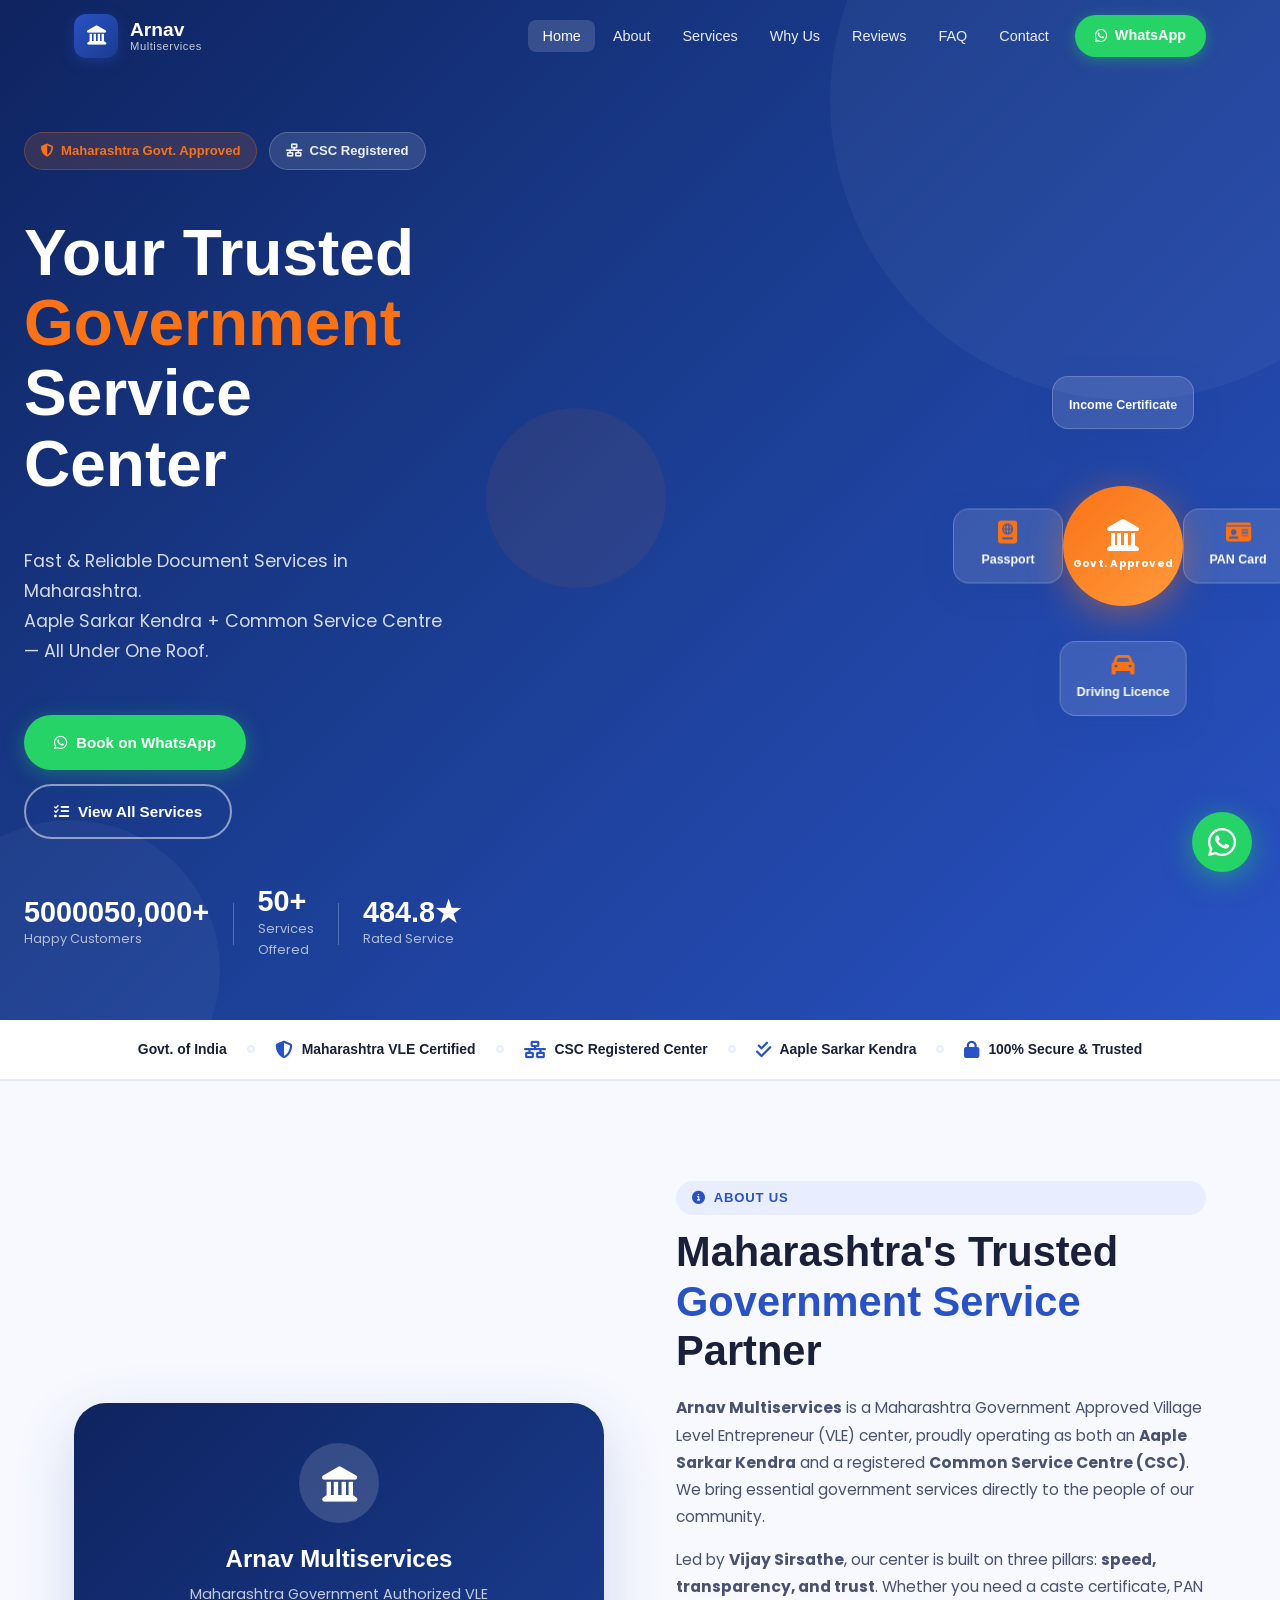
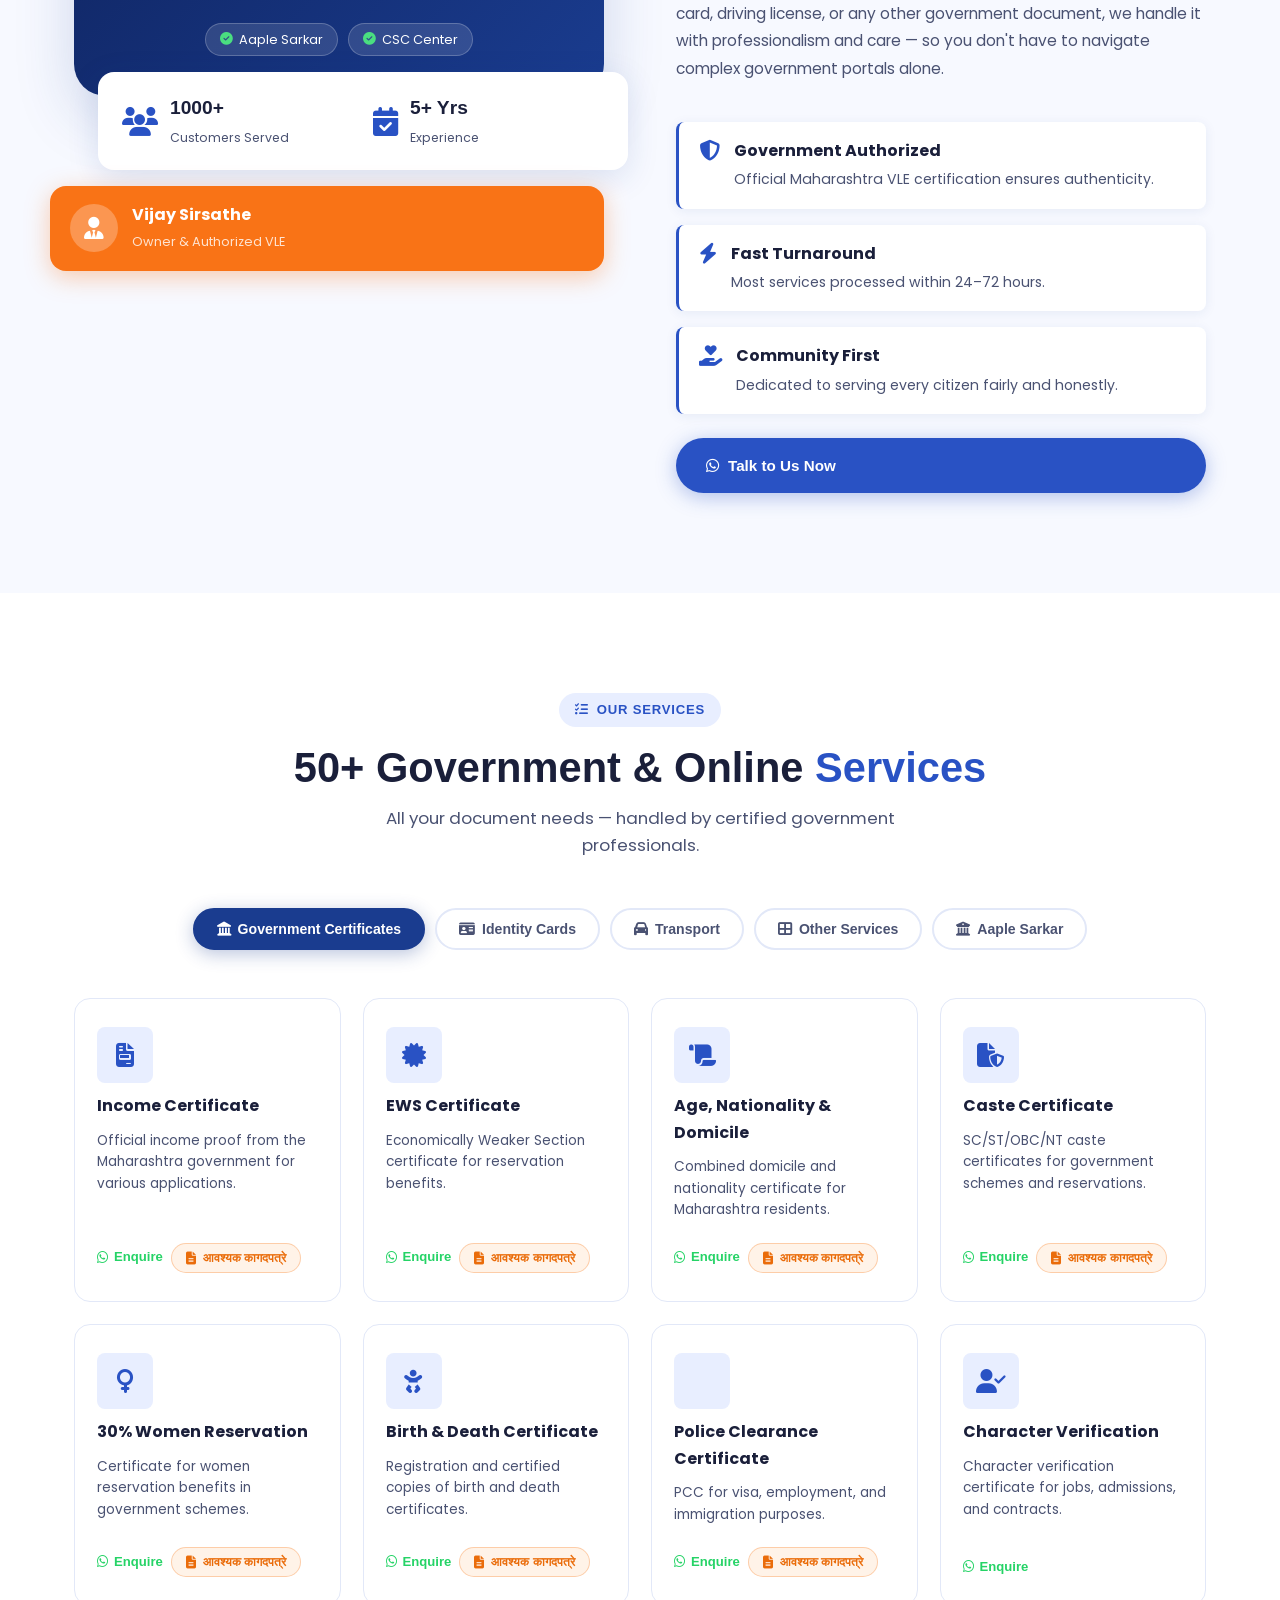
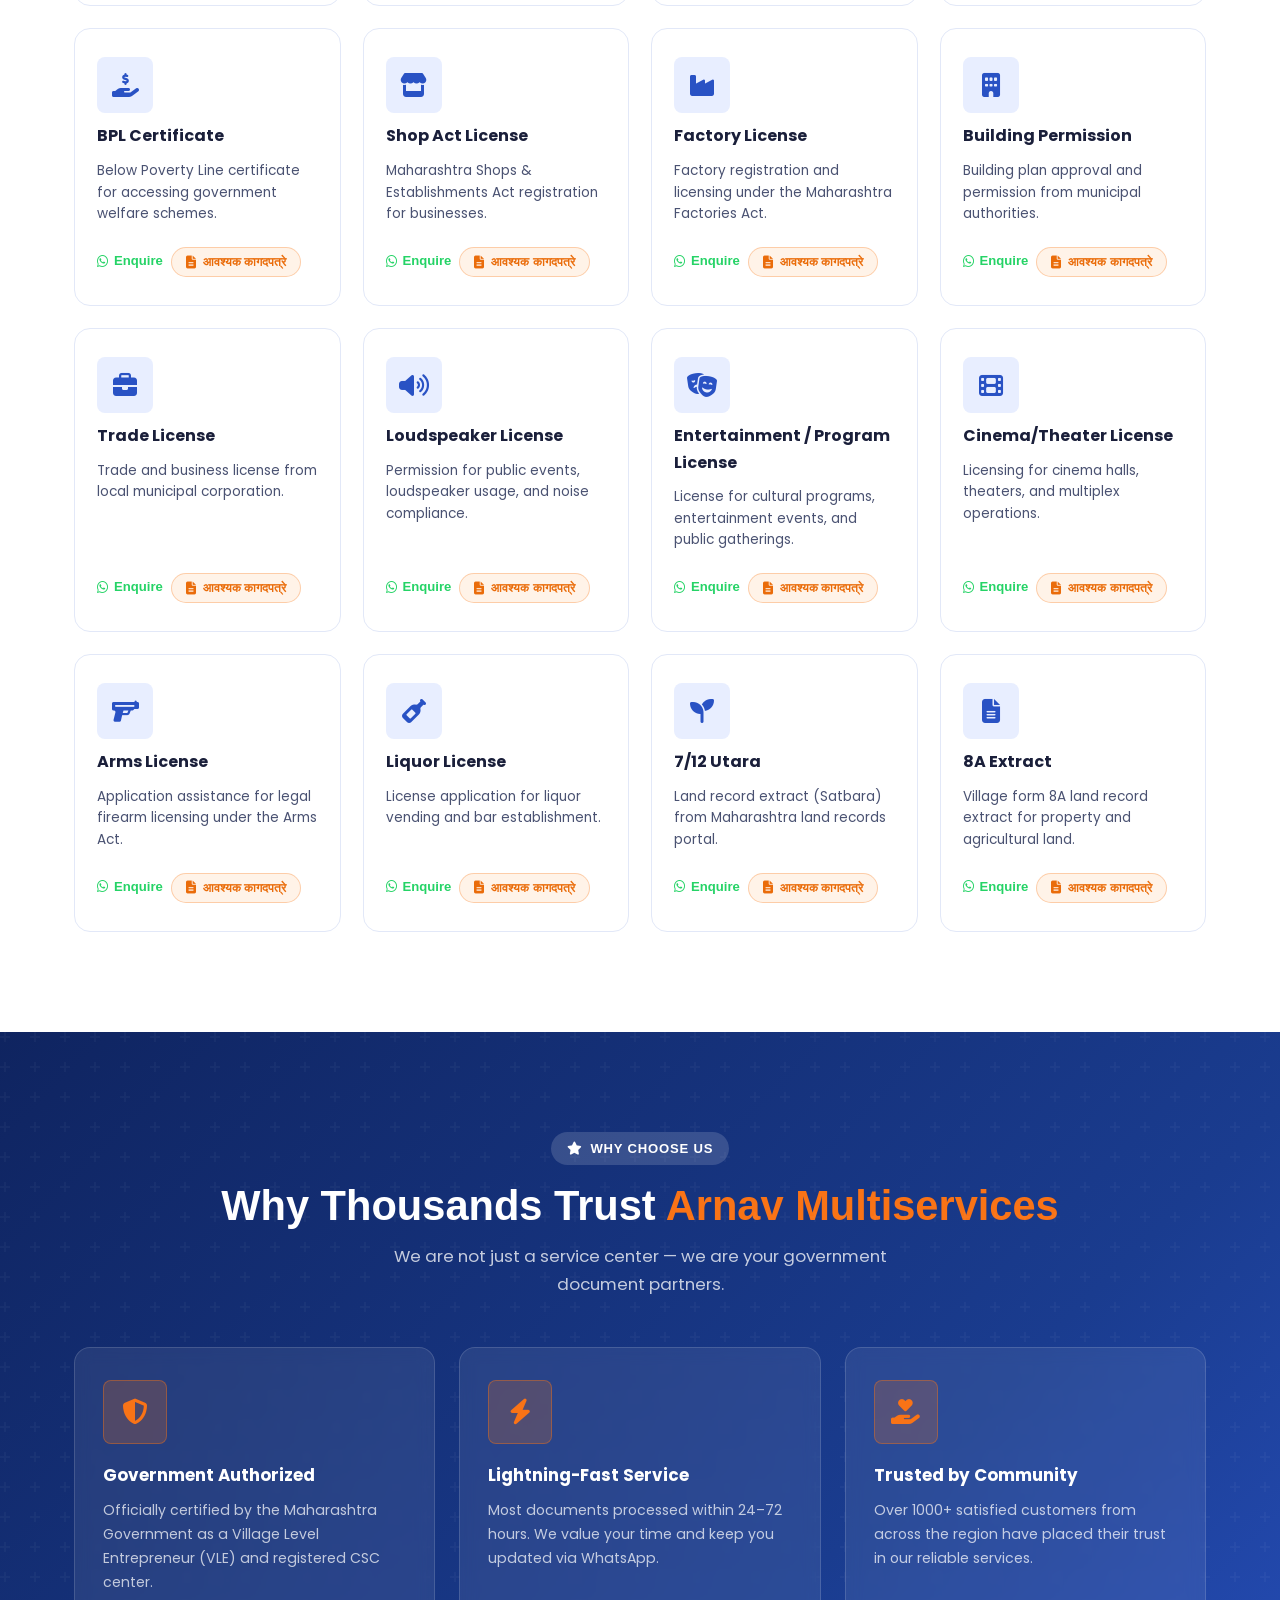
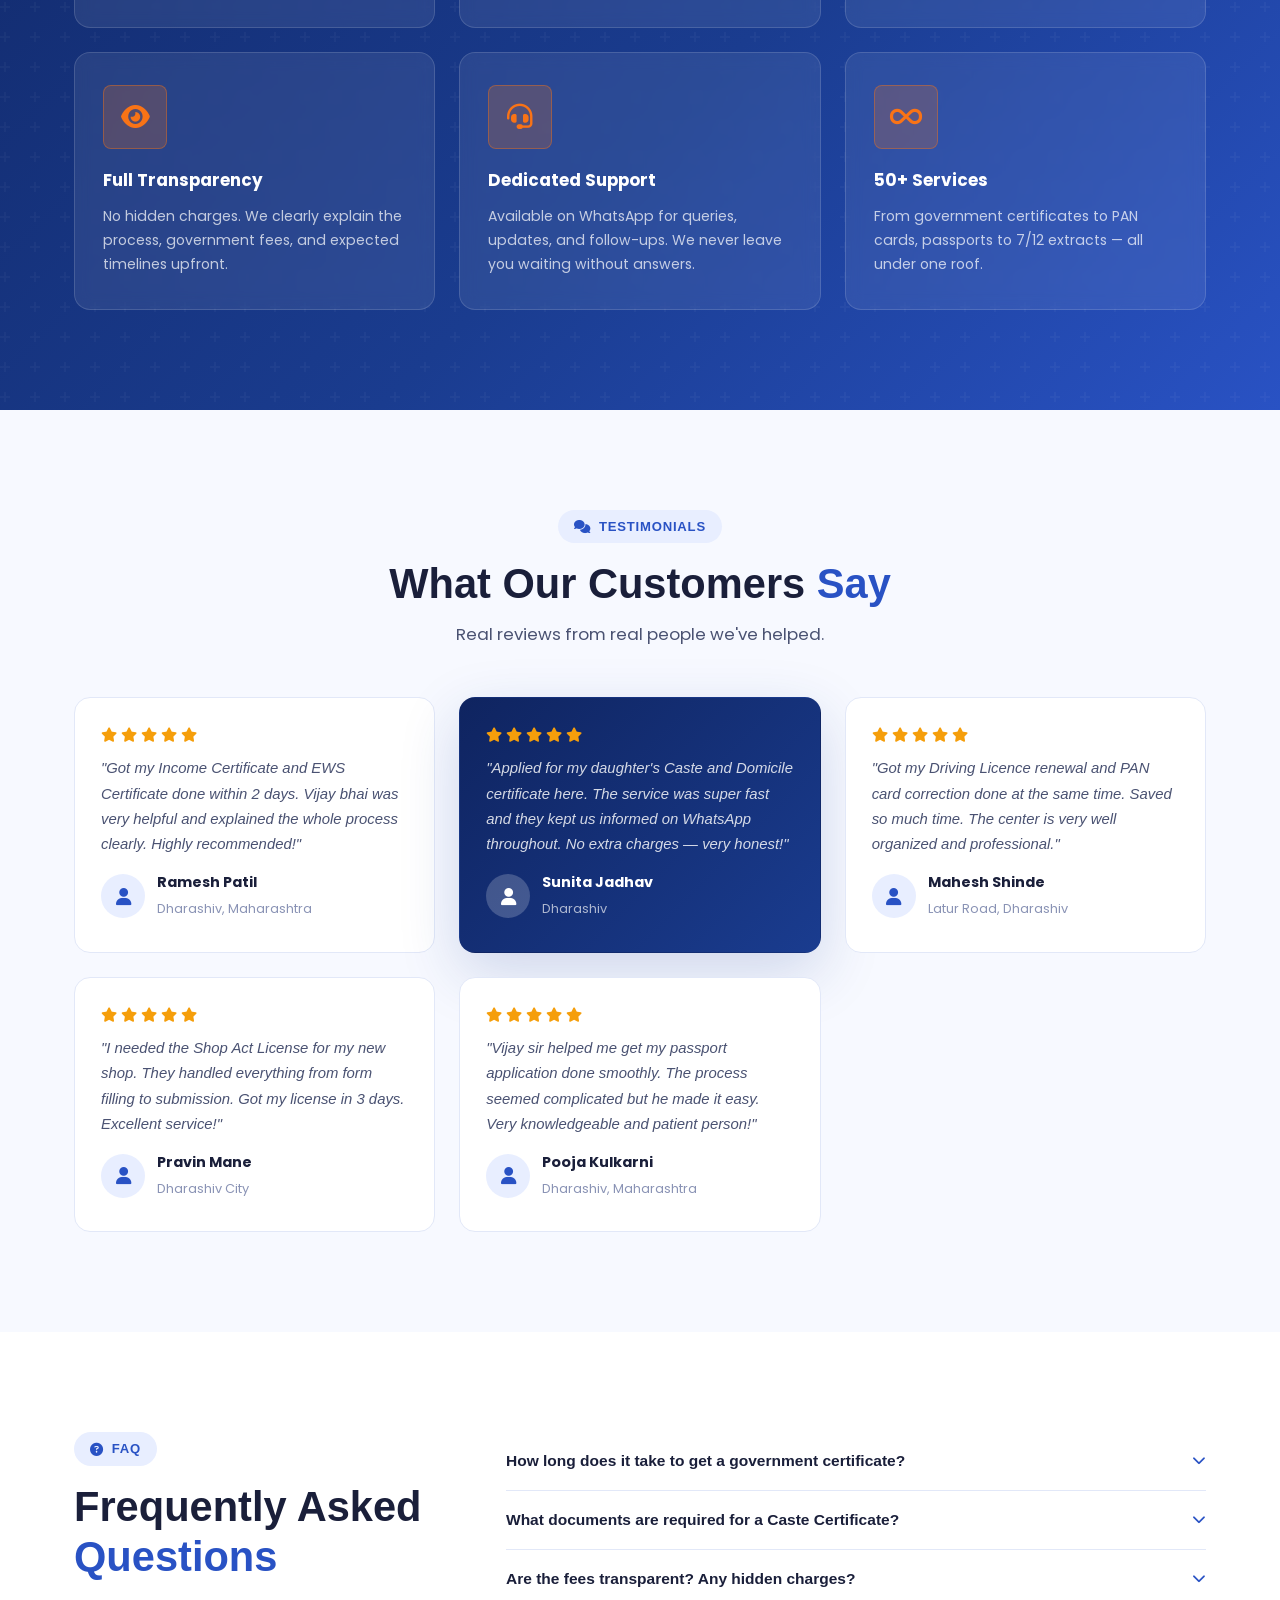
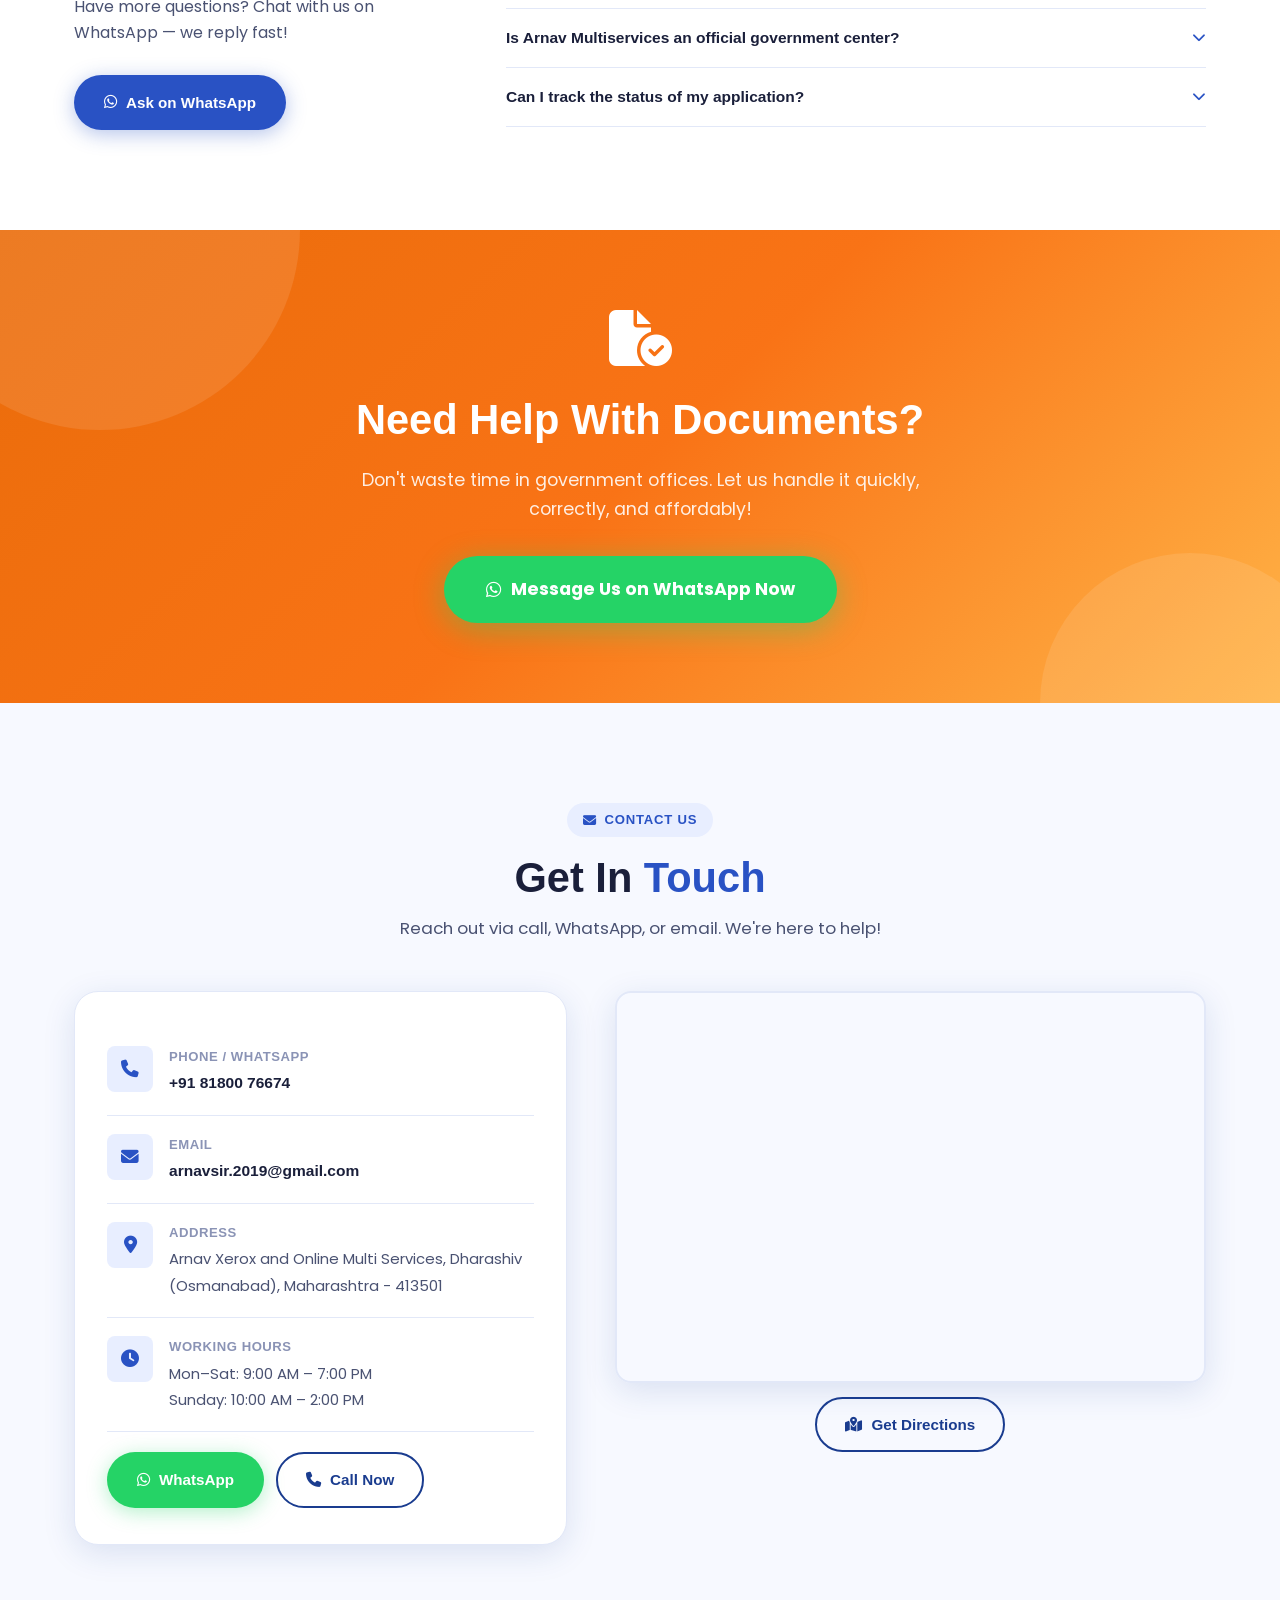
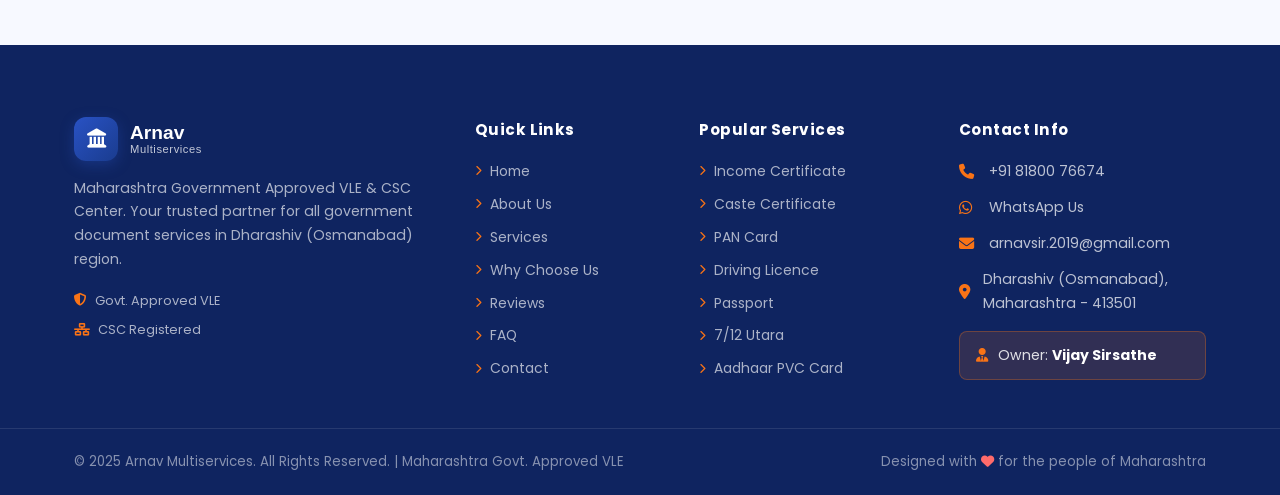
==== commit c4118e70: "Update statistics and author location in index.html" ====
--- a/index.html
+++ b/index.html
@@ -89,7 +89,7 @@
       </div>
       <div class="hero-stats">
         <div class="stat">
-          <span class="stat-number">1000+</span>
+          <span class="stat-number">50,000+</span>
           <span class="stat-label">Happy Customers</span>
         </div>
         <div class="stat-divider"></div>
@@ -99,7 +99,7 @@
         </div>
         <div class="stat-divider"></div>
         <div class="stat">
-          <span class="stat-number">5★</span>
+          <span class="stat-number">4.8★</span>
           <span class="stat-label">Rated Service</span>
         </div>
       </div>
@@ -597,7 +597,7 @@
             <div class="testi-avatar"><i class="fas fa-user"></i></div>
             <div>
               <strong>Sunita Jadhav</strong>
-              <small>Tuljapur, Dharashiv</small>
+              <small>Dharashiv</small>
             </div>
           </div>
         </div>
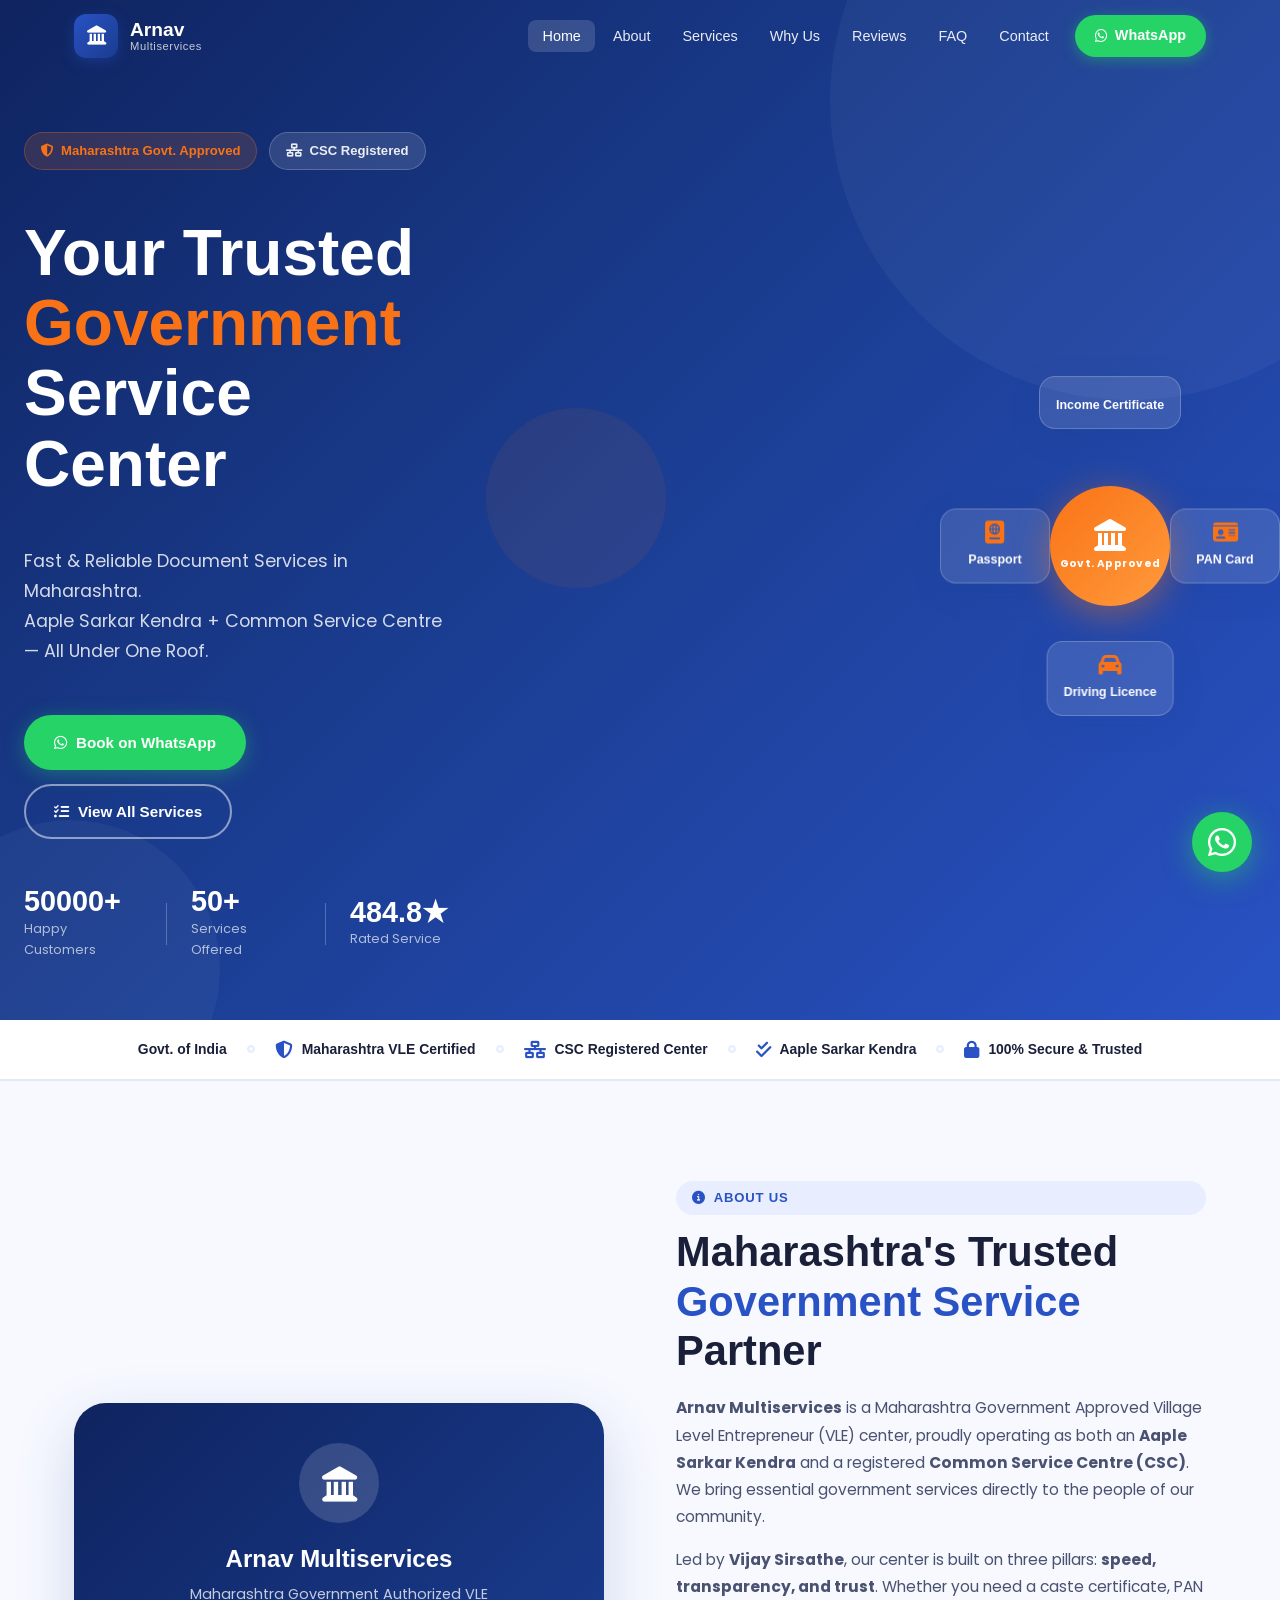
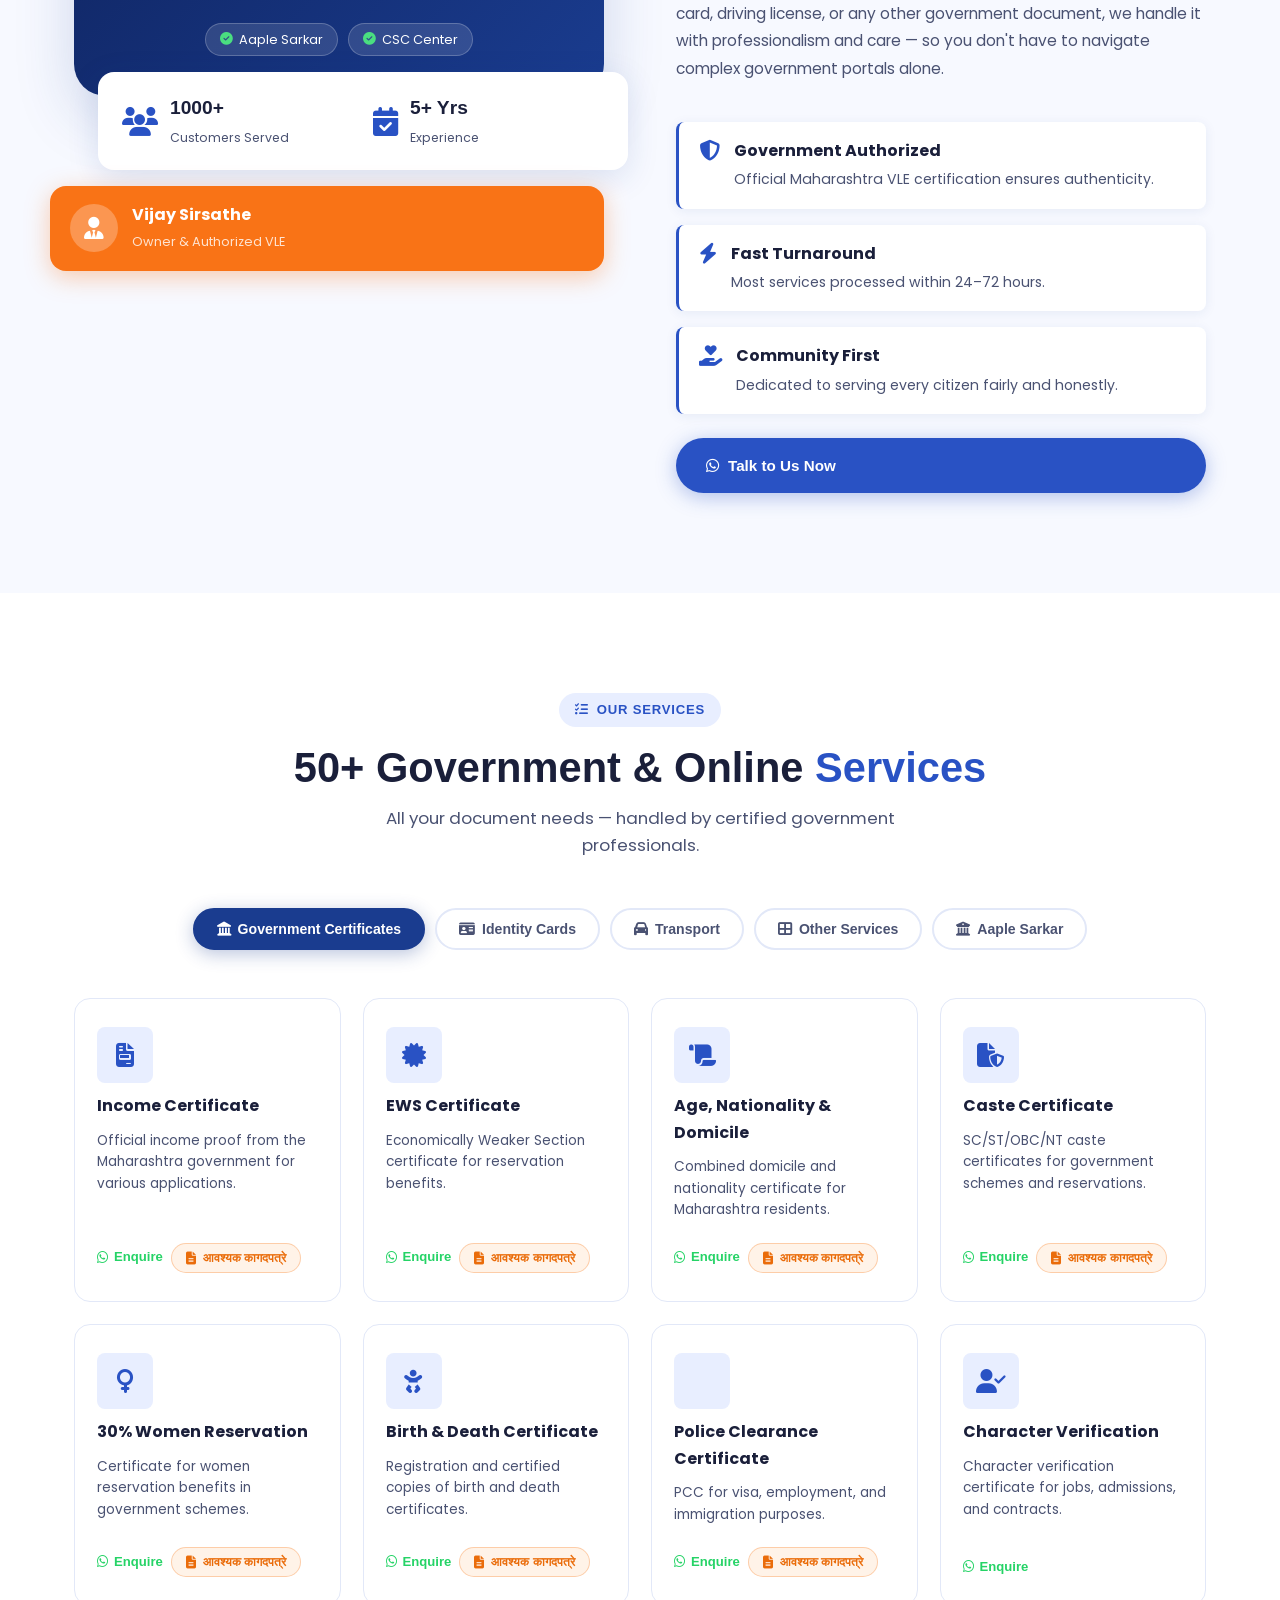
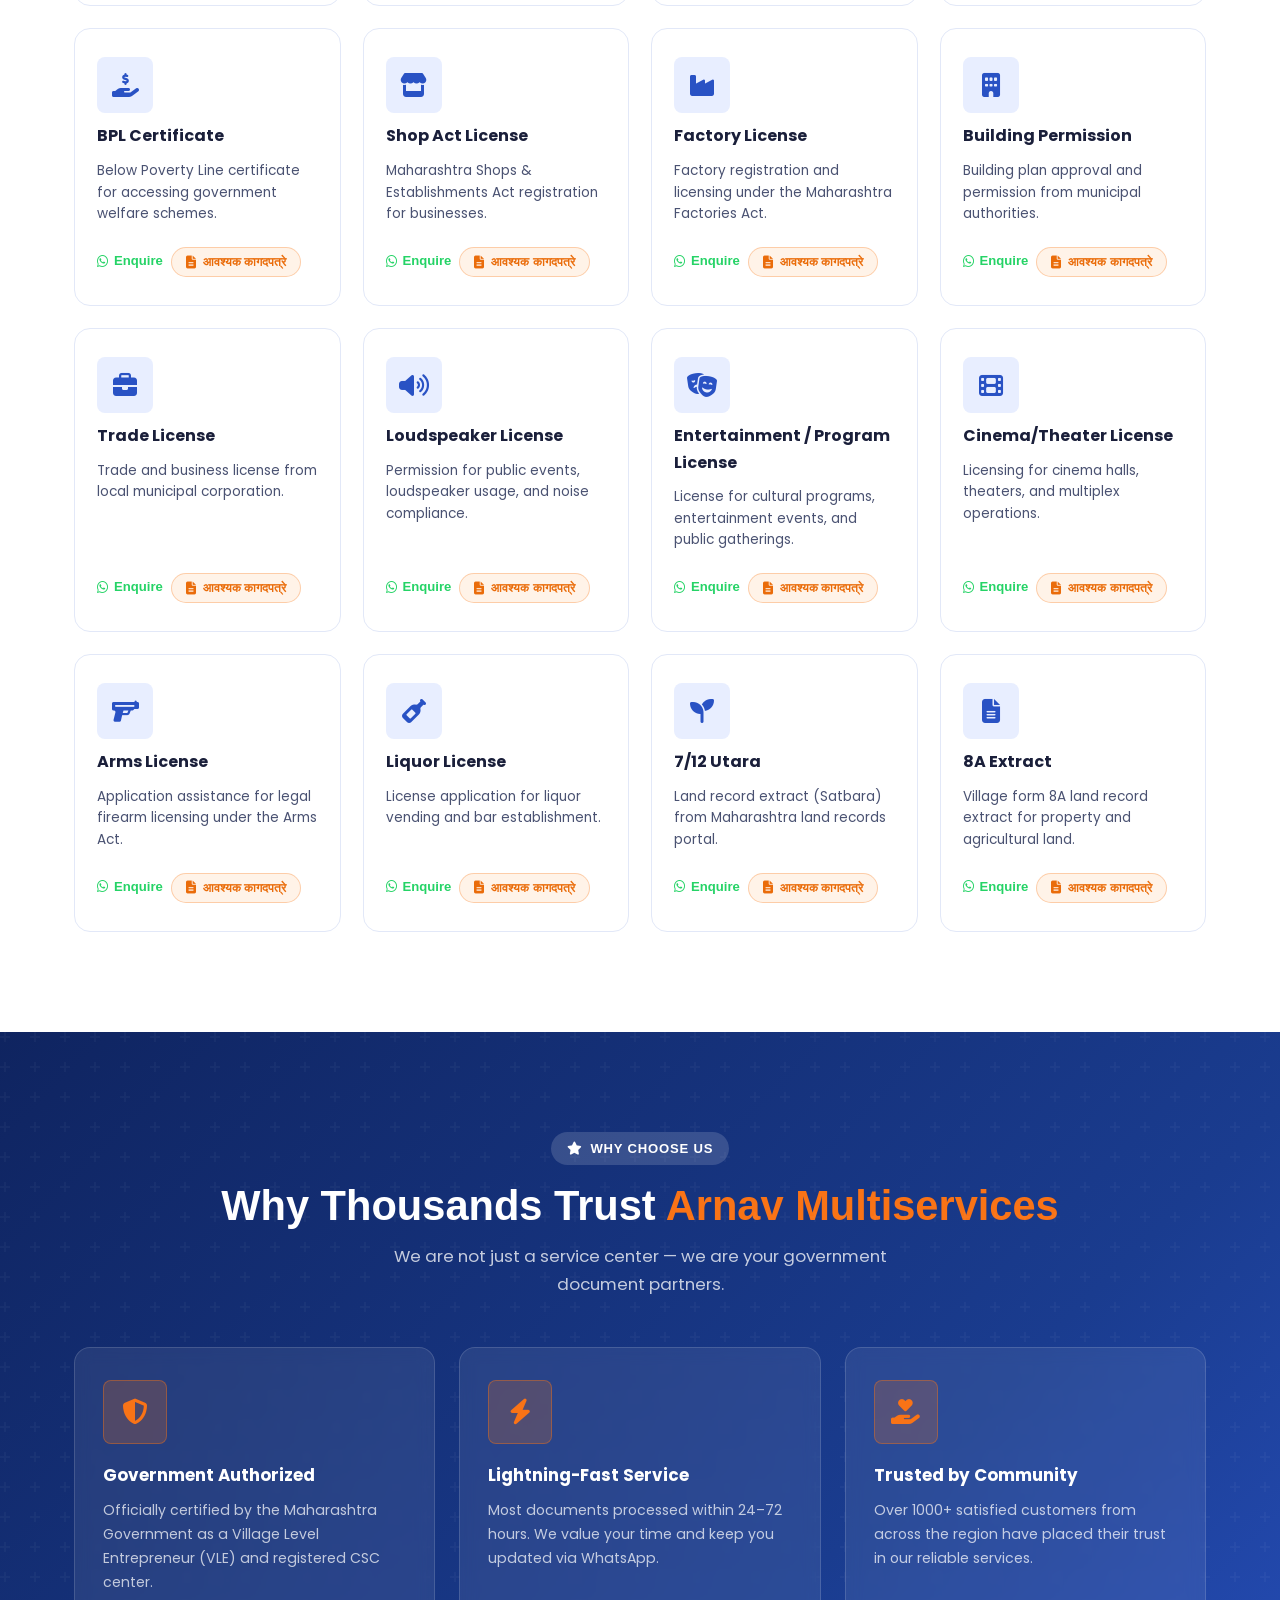
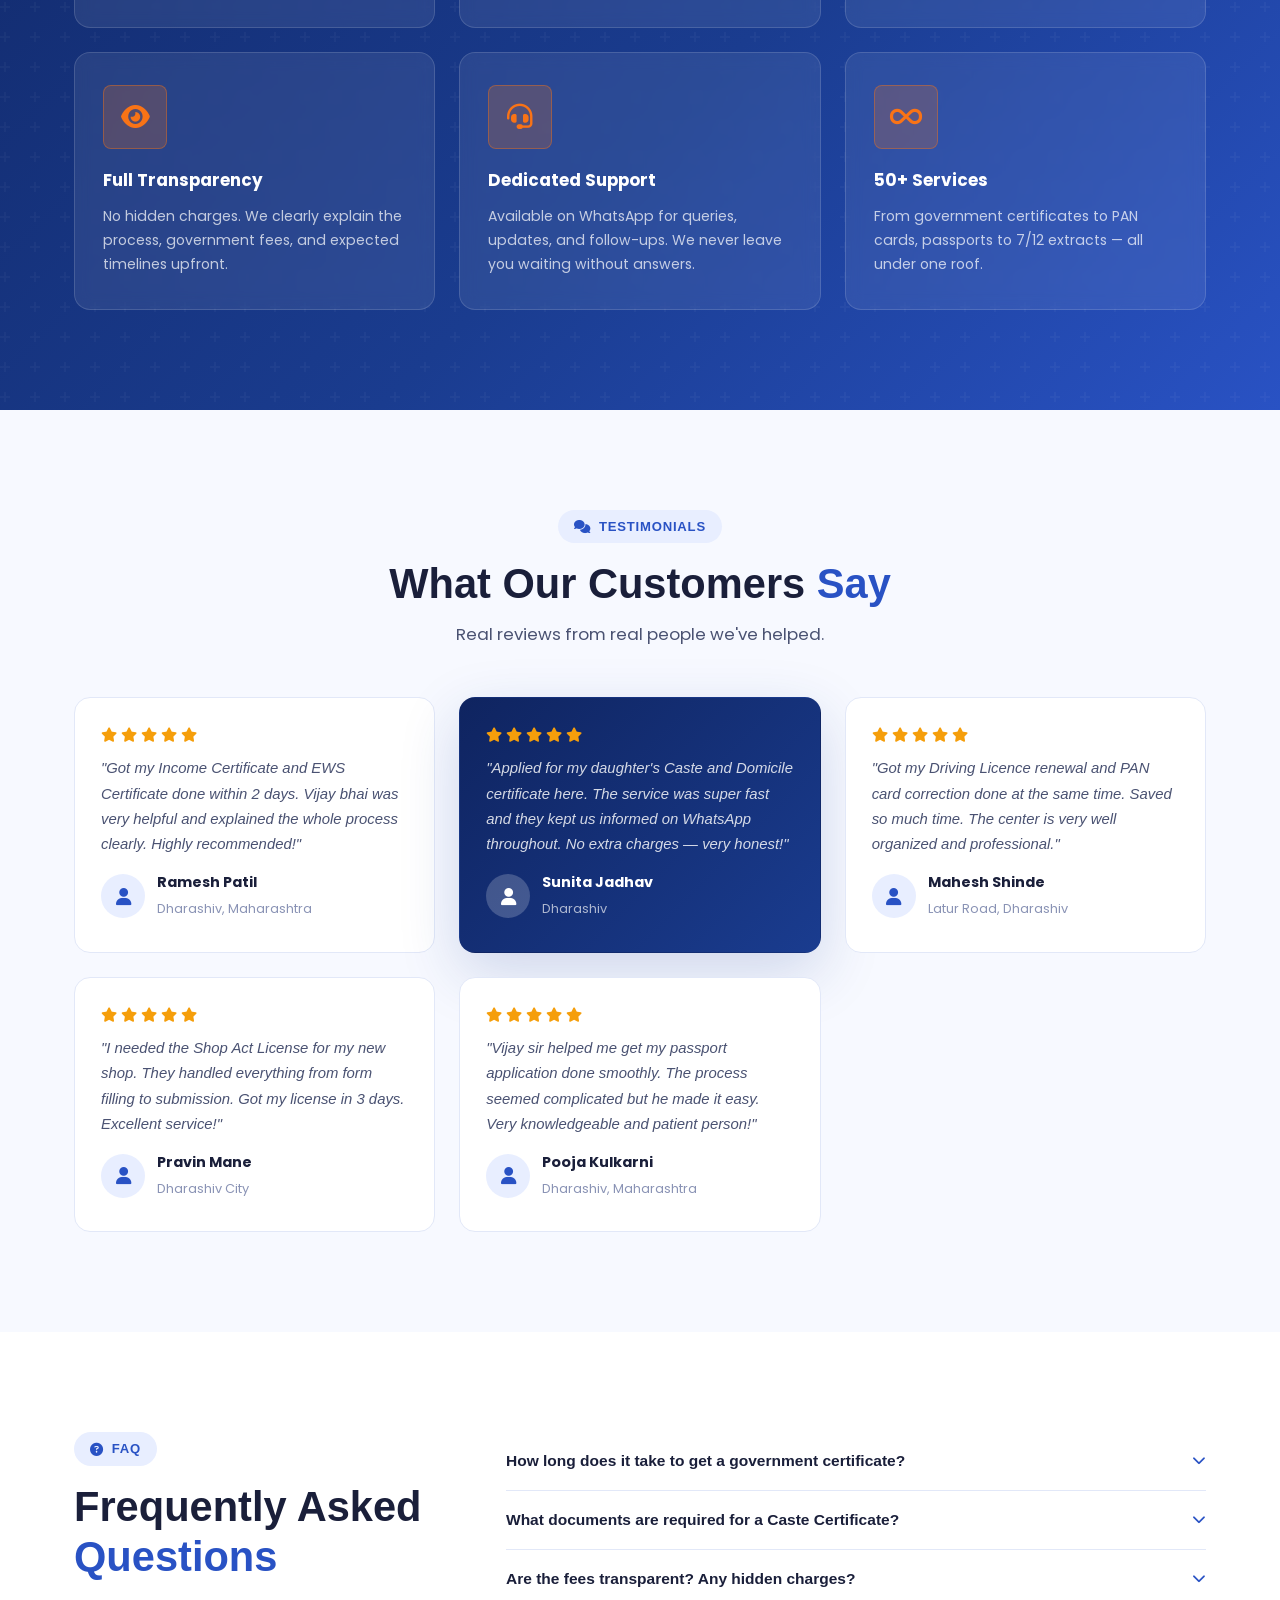
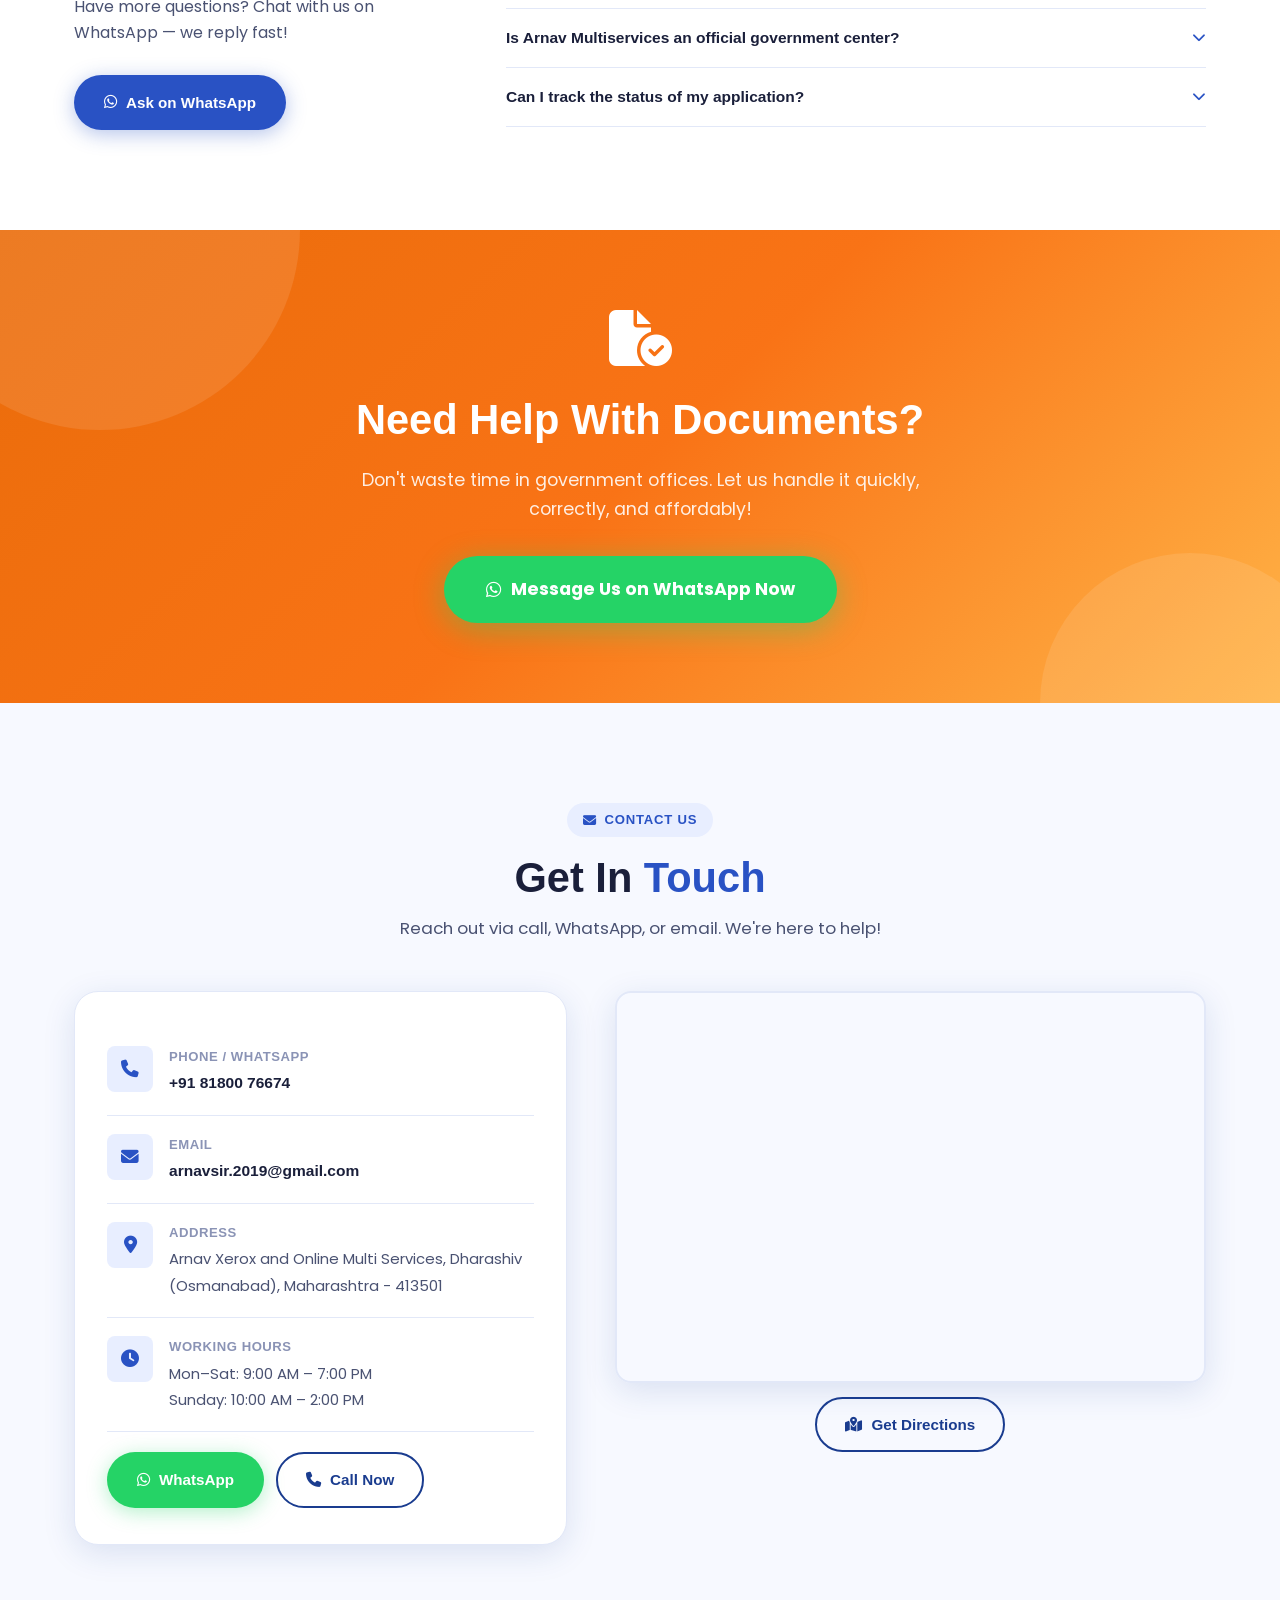
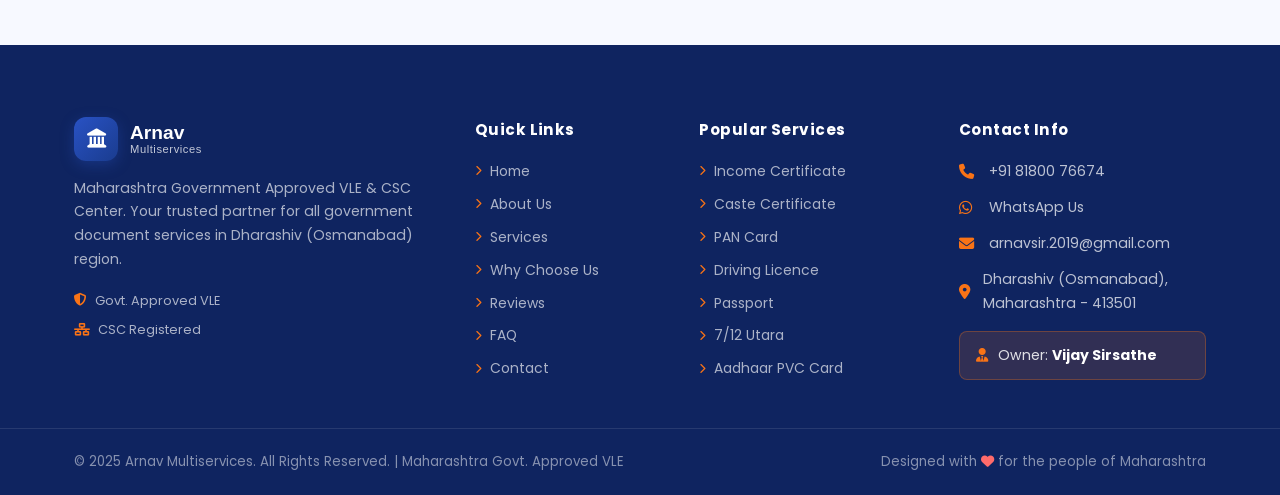
==== commit 89a2380a: "Fix formatting of customer stat number" ====
--- a/index.html
+++ b/index.html
@@ -89,7 +89,7 @@
       </div>
       <div class="hero-stats">
         <div class="stat">
-          <span class="stat-number">50,000+</span>
+          <span class="stat-number">50000+</span>
           <span class="stat-label">Happy Customers</span>
         </div>
         <div class="stat-divider"></div>
